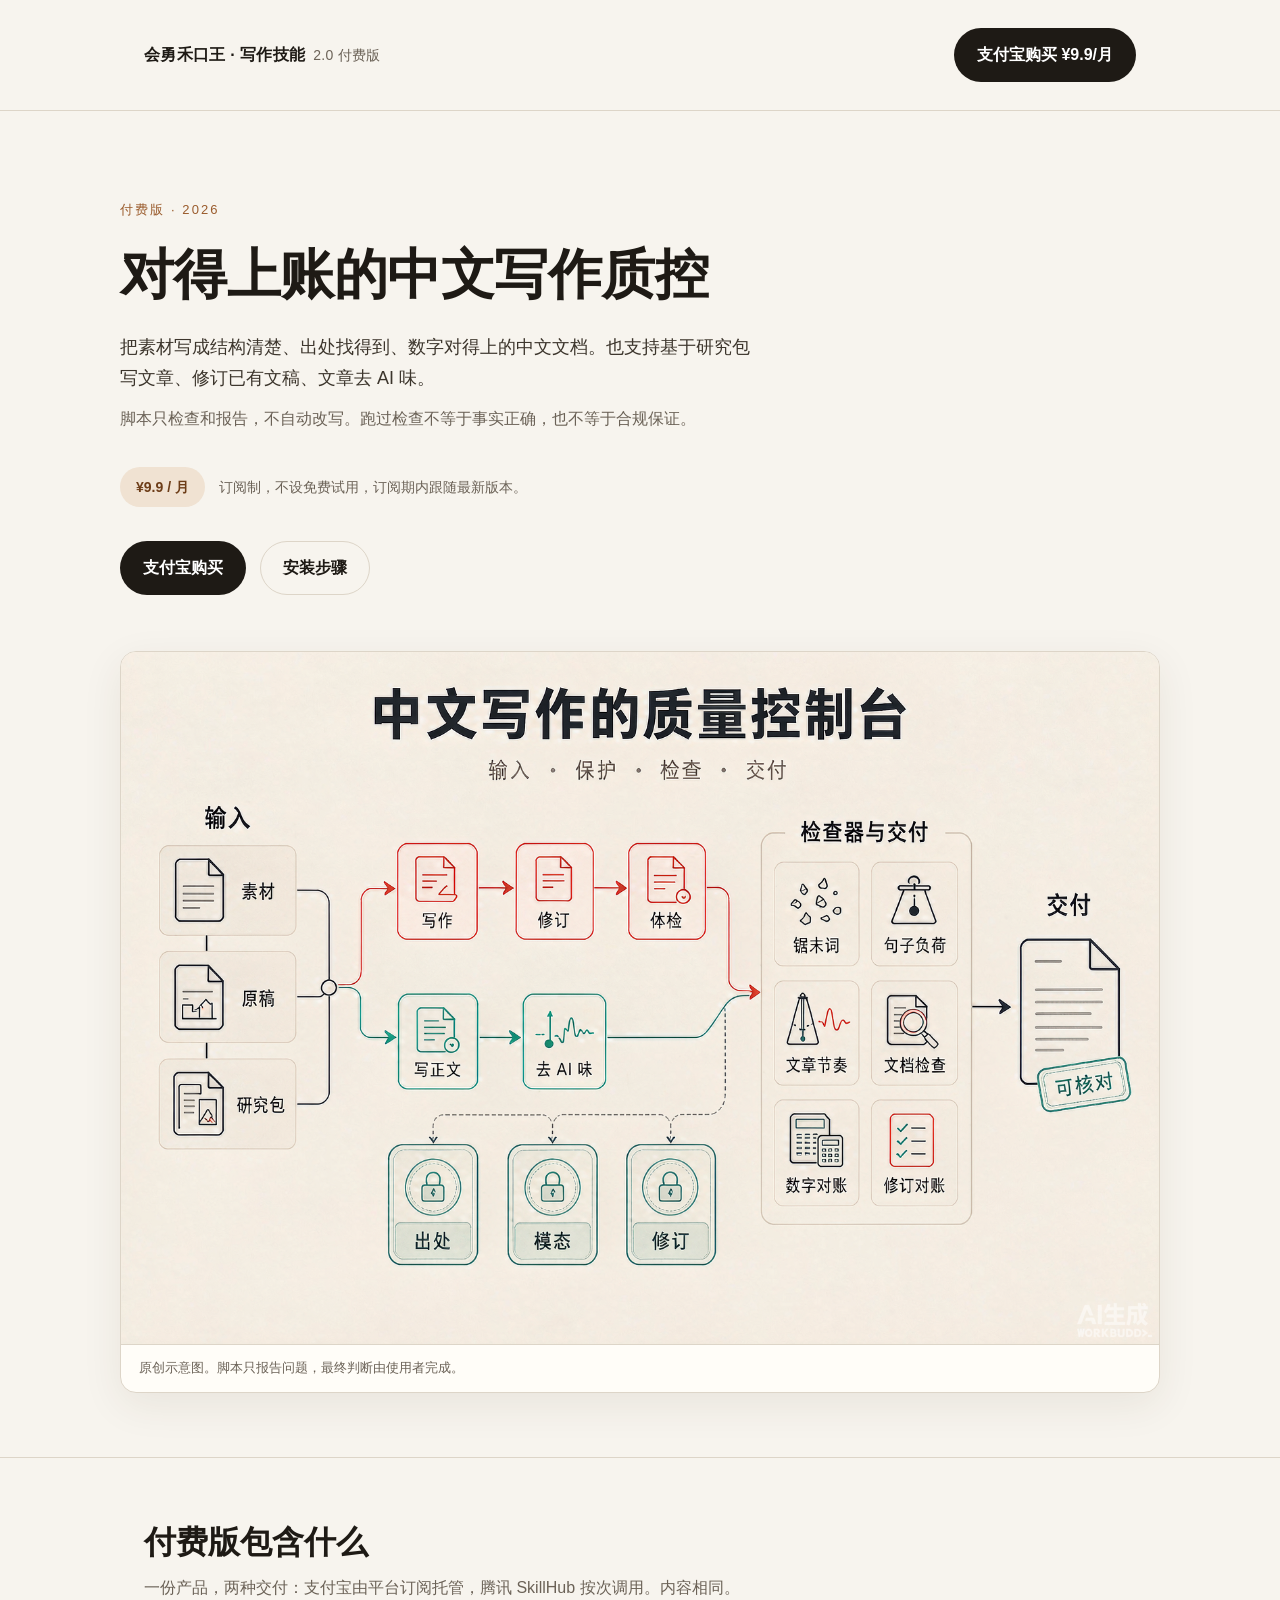
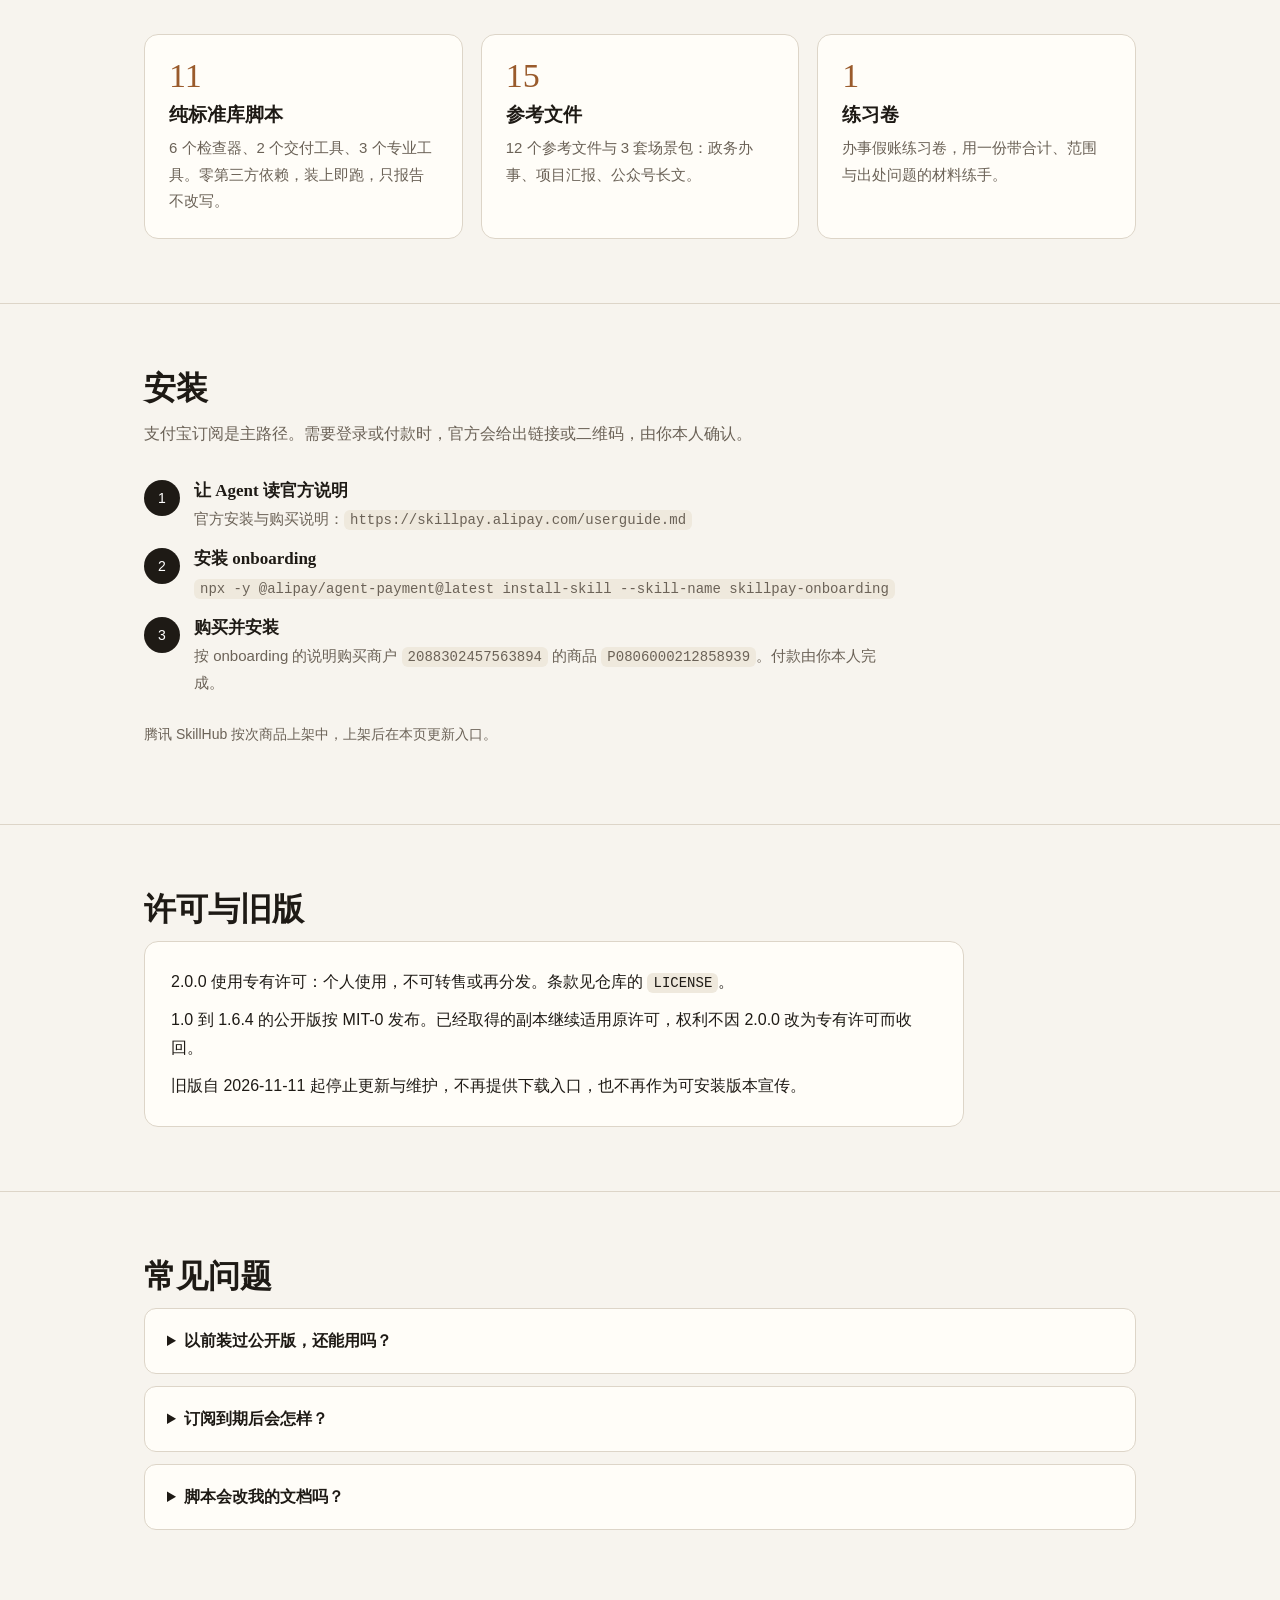
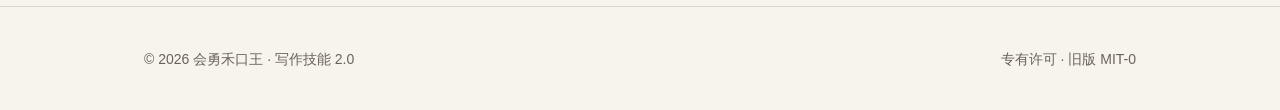
==== docs/index.html @ 7751b391 "feat(2.0.0): 付费版购买页与入口文件" ====
<!doctype html>
<html lang="zh-CN">
<head>
<meta charset="utf-8">
<meta name="viewport" content="width=device-width, initial-scale=1">
<title>会勇禾口王 · 写作技能 2.0（付费版）</title>
<meta name="description" content="对得上账的中文写作质控。11 个纯标准库脚本，6 个检查器、2 个交付工具、3 个专业工具，只报告不改写。支付宝订阅 ¥9.9/月。">
<style>
  :root{
    --paper:#f7f4ee;
    --paper-2:#fffdf8;
    --ink:#1e1a15;
    --muted:#6b6257;
    --line:#ddd5c8;
    --accent:#9a5b2c;
    --accent-soft:#f0e2d2;
    --shadow:0 12px 40px rgba(60,45,30,.08);
  }
  *{box-sizing:border-box}
  html{scroll-behavior:smooth}
  body{
    margin:0;background:var(--paper);color:var(--ink);
    font:16px/1.75 -apple-system,BlinkMacSystemFont,"PingFang SC","Hiragino Sans GB","Microsoft YaHei",sans-serif;
  }
  h1,h2,h3{font-family:"Songti SC","STSong","Noto Serif CJK SC",serif;line-height:1.3;margin:0}
  a{color:var(--accent)}
  .wrap{max-width:1040px;margin:0 auto;padding:0 24px}
  header{padding:28px 0;border-bottom:1px solid var(--line)}
  header .wrap{display:flex;align-items:center;justify-content:space-between;gap:16px}
  .brand{font-weight:600;letter-spacing:.02em}
  .brand span{color:var(--muted);font-weight:400;margin-left:8px;font-size:14px}
  .btn{
    display:inline-block;padding:12px 22px;border-radius:999px;text-decoration:none;
    font-weight:600;border:1px solid transparent;transition:.18s ease;
  }
  .btn-primary{background:var(--ink);color:#fff}
  .btn-primary:hover{background:var(--accent)}
  .btn-ghost{border-color:var(--line);color:var(--ink);background:transparent}
  .btn-ghost:hover{border-color:var(--accent);color:var(--accent)}
  .hero{padding:88px 0 64px}
  .eyebrow{font-size:13px;letter-spacing:.16em;color:var(--accent);text-transform:uppercase;margin:0 0 18px}
  .hero h1{font-size:clamp(34px,5vw,54px);letter-spacing:-.01em}
  .hero .lead{max-width:640px;margin:22px 0 0;font-size:18px;color:#3c352c}
  .hero .sub{max-width:640px;margin:10px 0 0;color:var(--muted)}
  .price-row{display:flex;flex-wrap:wrap;align-items:center;gap:14px;margin:34px 0 0}
  .pill{background:var(--accent-soft);color:#6d3d18;border-radius:999px;padding:8px 16px;font-weight:600;font-size:14px}
  .note{font-size:14px;color:var(--muted)}
  .figure{margin:56px 0 0;border:1px solid var(--line);border-radius:16px;overflow:hidden;background:var(--paper-2);box-shadow:var(--shadow)}
  .figure img{display:block;width:100%;height:auto}
  .figure figcaption{padding:12px 18px;font-size:13px;color:var(--muted);border-top:1px solid var(--line)}
  section{padding:64px 0;border-top:1px solid var(--line)}
  section h2{font-size:clamp(24px,3vw,32px);margin-bottom:10px}
  section .intro{color:var(--muted);max-width:680px;margin:0 0 32px}
  .grid{display:grid;grid-template-columns:repeat(auto-fit,minmax(240px,1fr));gap:18px}
  .card{background:var(--paper-2);border:1px solid var(--line);border-radius:14px;padding:24px}
  .card h3{font-size:19px;margin-bottom:8px}
  .card p{margin:0;color:var(--muted);font-size:15px}
  .card .num{font-family:"Songti SC",serif;font-size:34px;color:var(--accent);line-height:1;margin-bottom:10px}
  .steps{display:grid;gap:16px;max-width:760px}
  .step{display:grid;grid-template-columns:36px 1fr;gap:14px;align-items:start}
  .step .idx{width:36px;height:36px;border-radius:50%;background:var(--ink);color:#fff;display:grid;place-items:center;font-size:14px}
  .step h3{font-size:17px;margin-bottom:4px}
  .step p{margin:0;color:var(--muted);font-size:15px}
  code{background:#efe9dd;border-radius:6px;padding:2px 6px;font-size:14px;word-break:break-all}
  .panel{background:var(--paper-2);border:1px solid var(--line);border-radius:14px;padding:26px;max-width:820px}
  .panel p{margin:0 0 10px}
  .panel p:last-child{margin-bottom:0}
  details{background:var(--paper-2);border:1px solid var(--line);border-radius:12px;padding:18px 22px;margin-bottom:12px}
  details summary{cursor:pointer;font-weight:600}
  details p{margin:12px 0 0;color:var(--muted);font-size:15px}
  footer{padding:40px 0;border-top:1px solid var(--line);color:var(--muted);font-size:14px}
  footer .wrap{display:flex;flex-wrap:wrap;gap:8px;justify-content:space-between}
  @media (max-width:640px){
    .hero{padding:56px 0 40px}
    header .wrap{flex-direction:column;align-items:flex-start}
  }
</style>
</head>
<body>

<header>
  <div class="wrap">
    <div class="brand">会勇禾口王 · 写作技能<span>2.0 付费版</span></div>
    <a class="btn btn-primary" href="https://skillpay.alipay.com/user/product?merchantId=2088302457563894&productId=P0806000212858939">支付宝购买 ¥9.9/月</a>
  </div>
</header>

<main>
  <div class="hero wrap">
    <p class="eyebrow">付费版 · 2026</p>
    <h1>对得上账的中文写作质控</h1>
    <p class="lead">把素材写成结构清楚、出处找得到、数字对得上的中文文档。也支持基于研究包写文章、修订已有文稿、文章去 AI 味。</p>
    <p class="sub">脚本只检查和报告，不自动改写。跑过检查不等于事实正确，也不等于合规保证。</p>
    <div class="price-row">
      <span class="pill">¥9.9 / 月</span>
      <span class="note">订阅制，不设免费试用，订阅期内跟随最新版本。</span>
    </div>
    <div class="price-row">
      <a class="btn btn-primary" href="https://skillpay.alipay.com/user/product?merchantId=2088302457563894&productId=P0806000212858939">支付宝购买</a>
      <a class="btn btn-ghost" href="#install">安装步骤</a>
    </div>
    <figure class="figure">
      <img src="images/writer-skill-overview.png" alt="写作技能工作流总览：素材进入文档或文章模式，经出处、模态和修订规则保护，再由检查器辅助核查并交付可对账文稿">
      <figcaption>原创示意图。脚本只报告问题，最终判断由使用者完成。</figcaption>
    </figure>
  </div>

  <section id="inside">
    <div class="wrap">
      <h2>付费版包含什么</h2>
      <p class="intro">一份产品，两种交付：支付宝由平台订阅托管，腾讯 SkillHub 按次调用。内容相同。</p>
      <div class="grid">
        <div class="card">
          <div class="num">11</div>
          <h3>纯标准库脚本</h3>
          <p>6 个检查器、2 个交付工具、3 个专业工具。零第三方依赖，装上即跑，只报告不改写。</p>
        </div>
        <div class="card">
          <div class="num">15</div>
          <h3>参考文件</h3>
          <p>12 个参考文件与 3 套场景包：政务办事、项目汇报、公众号长文。</p>
        </div>
        <div class="card">
          <div class="num">1</div>
          <h3>练习卷</h3>
          <p>办事假账练习卷，用一份带合计、范围与出处问题的材料练手。</p>
        </div>
      </div>
    </div>
  </section>

  <section id="install">
    <div class="wrap">
      <h2>安装</h2>
      <p class="intro">支付宝订阅是主路径。需要登录或付款时，官方会给出链接或二维码，由你本人确认。</p>
      <div class="steps">
        <div class="step">
          <div class="idx">1</div>
          <div>
            <h3>让 Agent 读官方说明</h3>
            <p>官方安装与购买说明：<code>https://skillpay.alipay.com/userguide.md</code></p>
          </div>
        </div>
        <div class="step">
          <div class="idx">2</div>
          <div>
            <h3>安装 onboarding</h3>
            <p><code>npx -y @alipay/agent-payment@latest install-skill --skill-name skillpay-onboarding</code></p>
          </div>
        </div>
        <div class="step">
          <div class="idx">3</div>
          <div>
            <h3>购买并安装</h3>
            <p>按 onboarding 的说明购买商户 <code>2088302457563894</code> 的商品 <code>P0806000212858939</code>。付款由你本人完成。</p>
          </div>
        </div>
      </div>
      <p class="note" style="margin-top:26px">腾讯 SkillHub 按次商品上架中，上架后在本页更新入口。</p>
    </div>
  </section>

  <section id="license">
    <div class="wrap">
      <h2>许可与旧版</h2>
      <div class="panel">
        <p>2.0.0 使用专有许可：个人使用，不可转售或再分发。条款见仓库的 <code>LICENSE</code>。</p>
        <p>1.0 到 1.6.4 的公开版按 MIT-0 发布。已经取得的副本继续适用原许可，权利不因 2.0.0 改为专有许可而收回。</p>
        <p>旧版自 2026-11-11 起停止更新与维护，不再提供下载入口，也不再作为可安装版本宣传。</p>
      </div>
    </div>
  </section>

  <section id="faq">
    <div class="wrap">
      <h2>常见问题</h2>
      <details>
        <summary>以前装过公开版，还能用吗？</summary>
        <p>能。旧版按 MIT-0 发布，已发出的副本继续适用原许可。旧版不再更新，也不提供下载入口。</p>
      </details>
      <details>
        <summary>订阅到期后会怎样？</summary>
        <p>订阅期内跟随最新版本。到期未续费即停止使用，不自动续费。需要继续使用时重新订阅。</p>
      </details>
      <details>
        <summary>脚本会改我的文档吗？</summary>
        <p>不会。检查器只报告问题，修订模式列出改动、可回退。任何改写都要你明确要求。</p>
      </details>
    </div>
  </section>
</main>

<footer>
  <div class="wrap">
    <span>© 2026 会勇禾口王 · 写作技能 2.0</span>
    <span>专有许可 · 旧版 MIT-0</span>
  </div>
</footer>

</body>
</html>
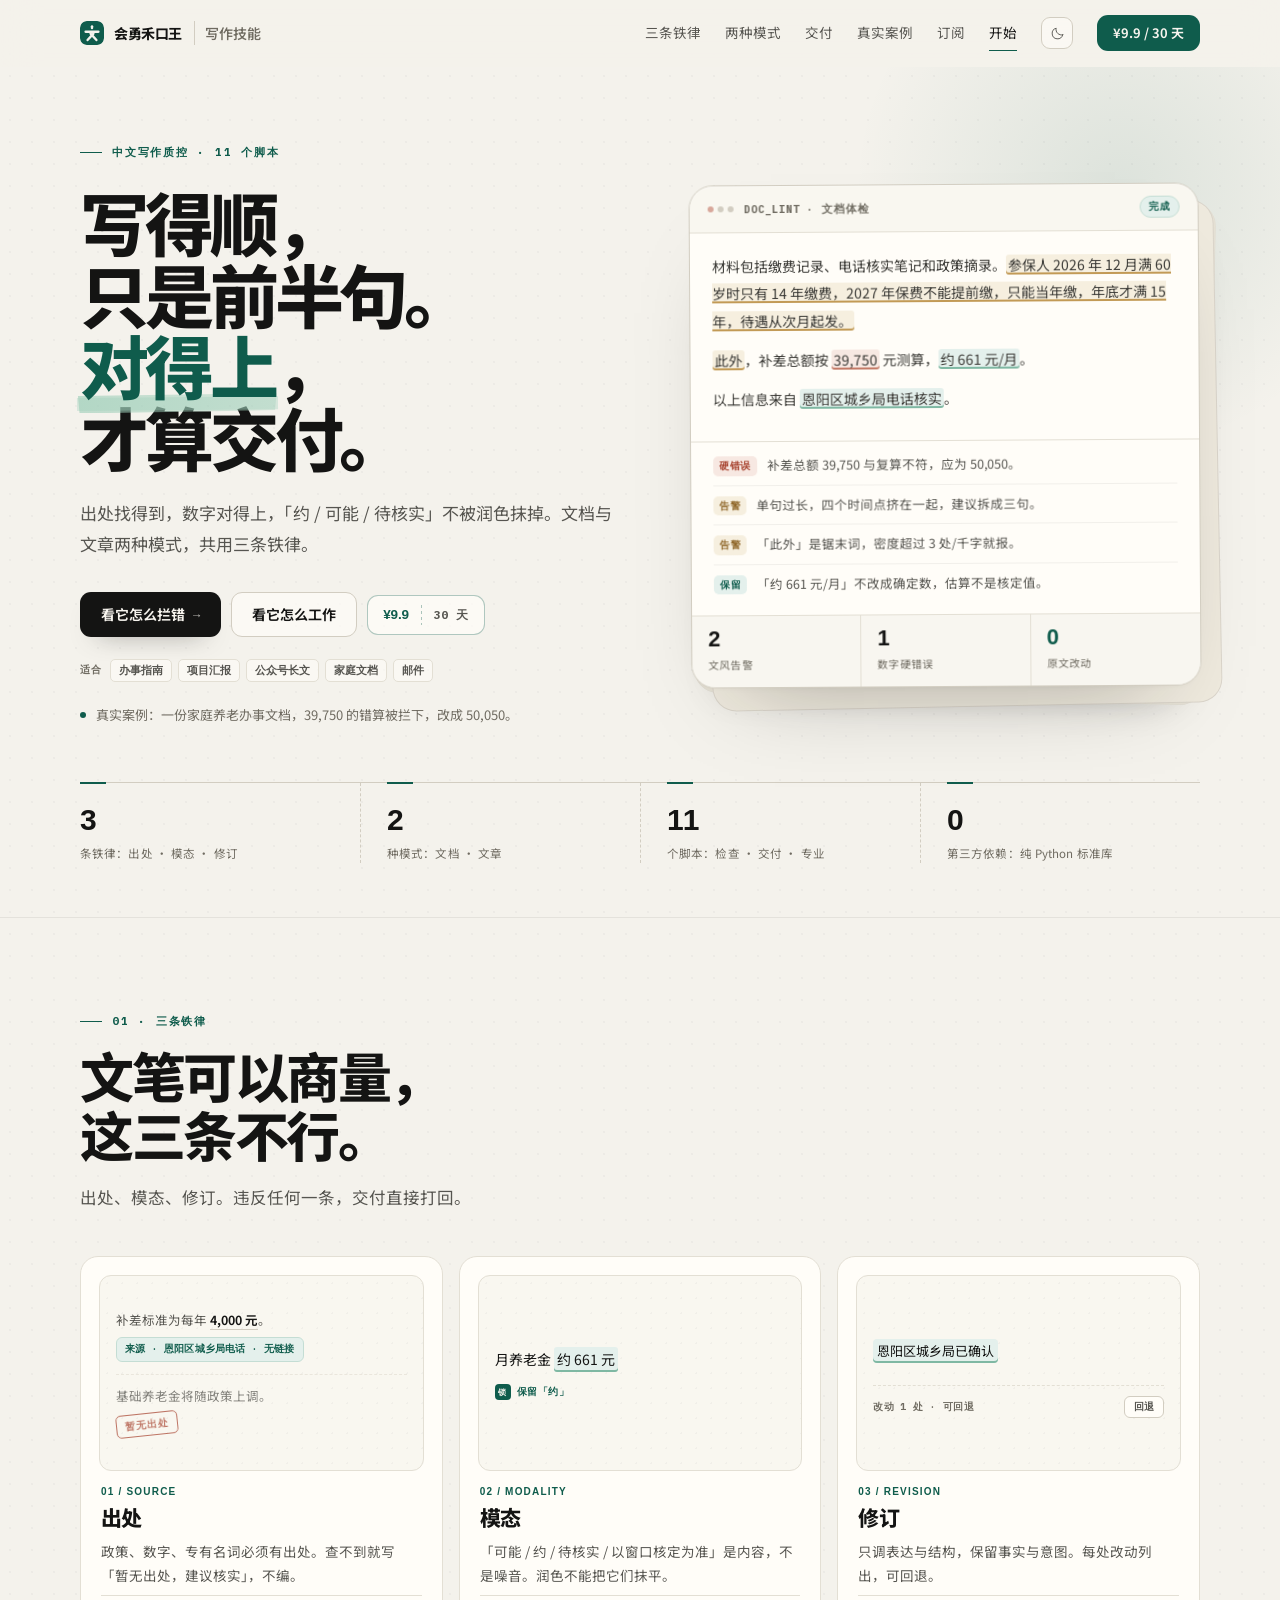
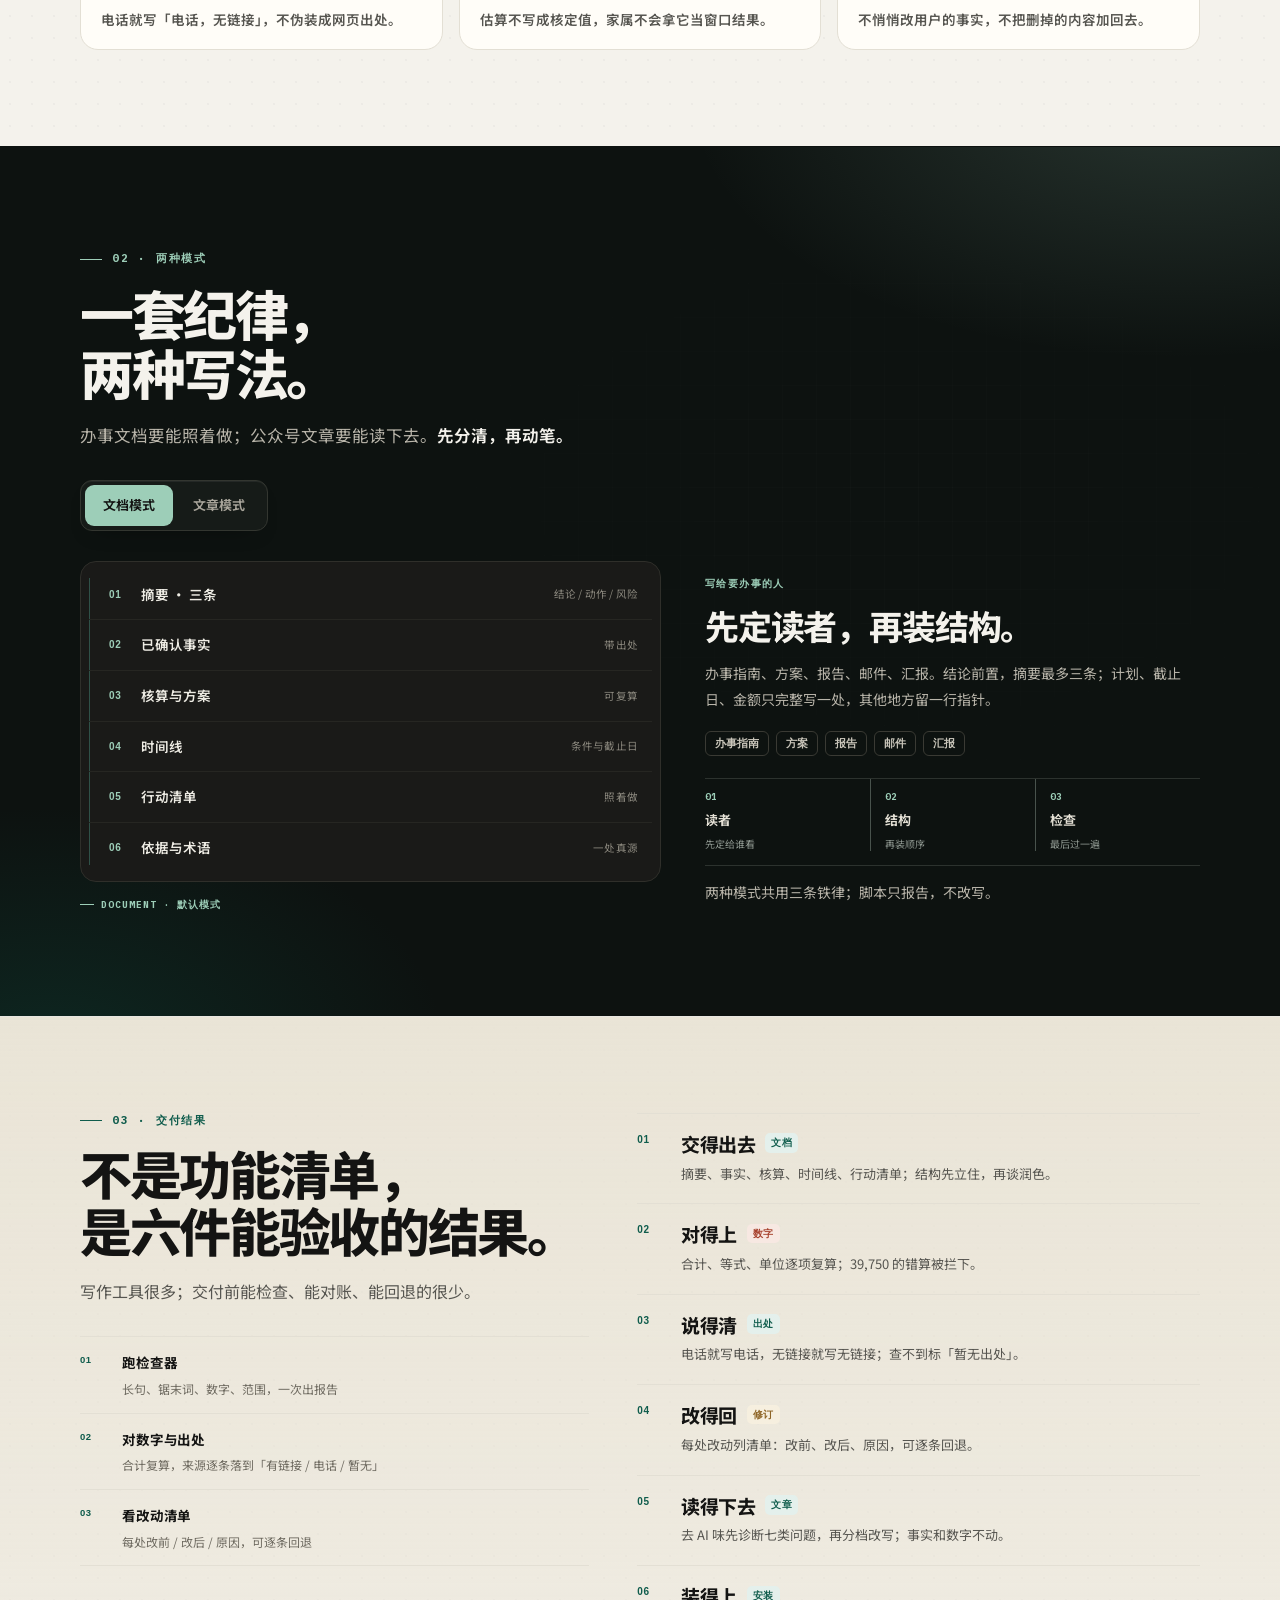
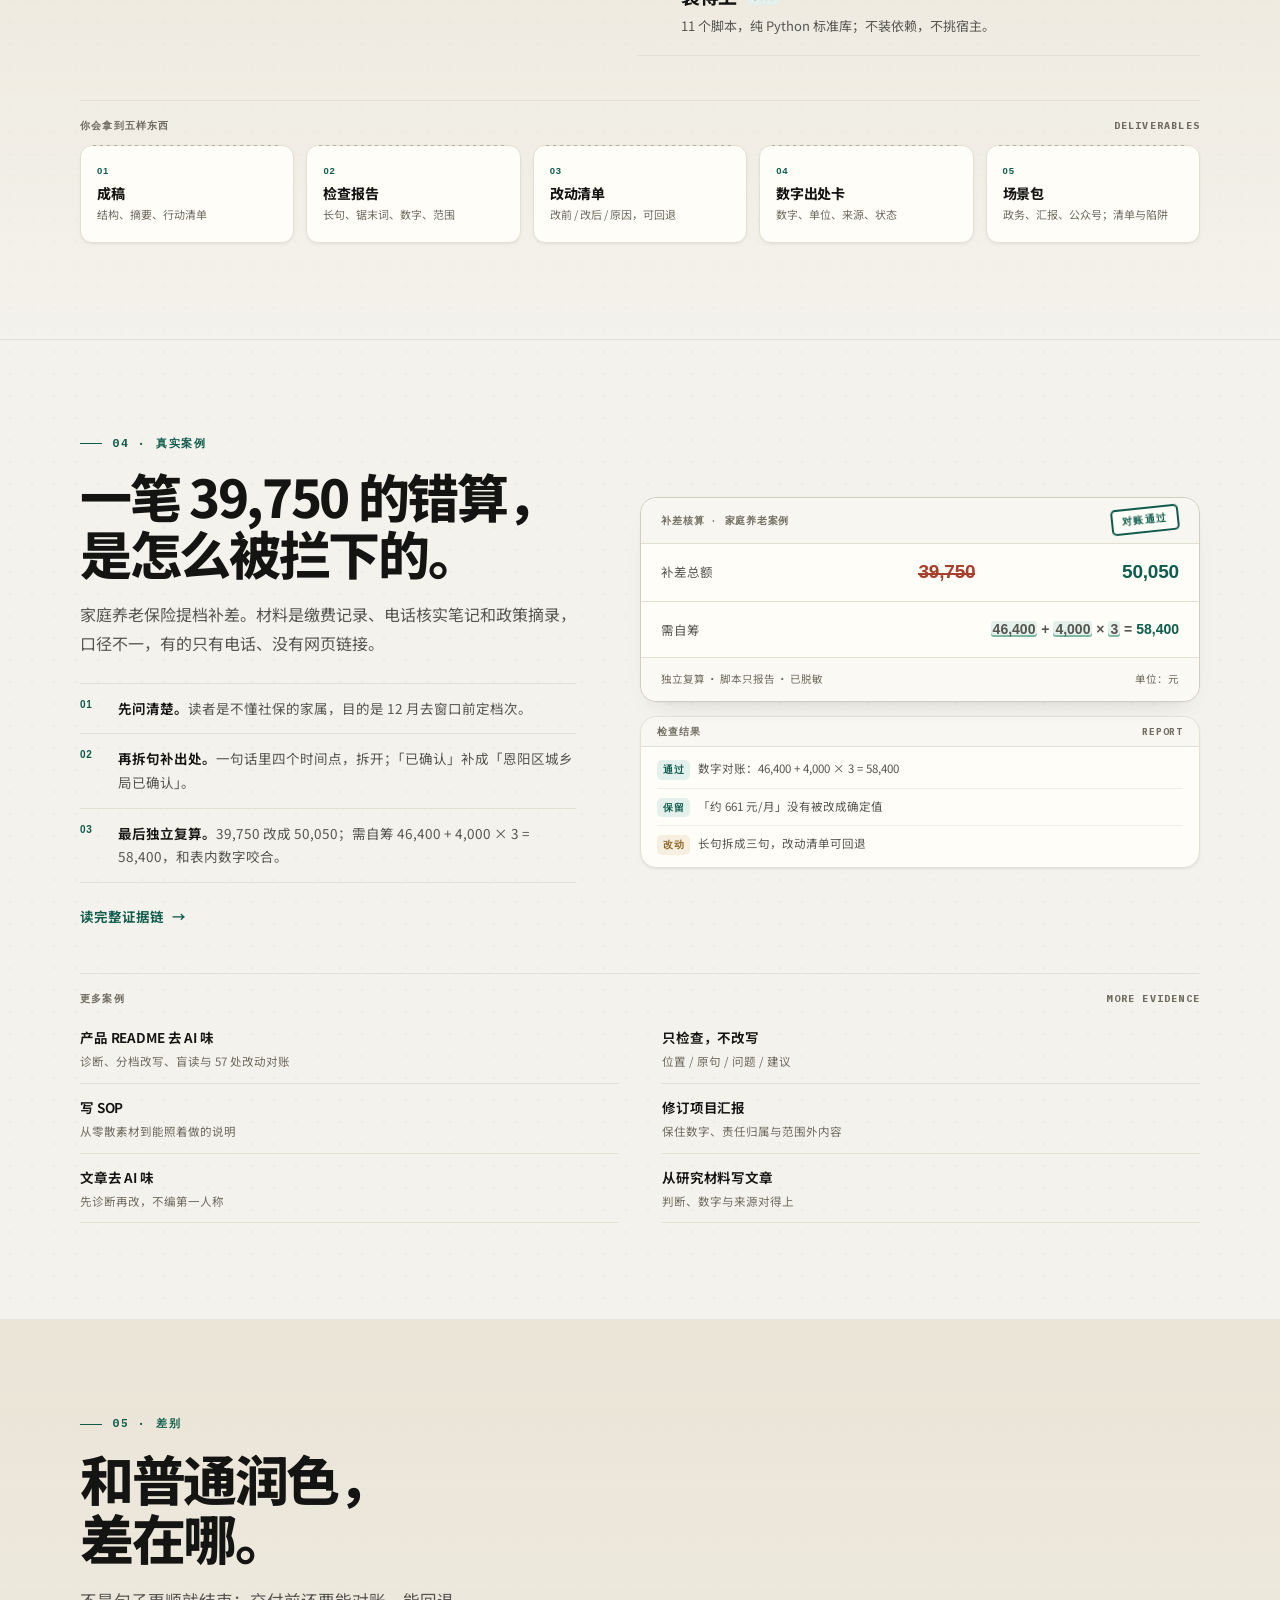
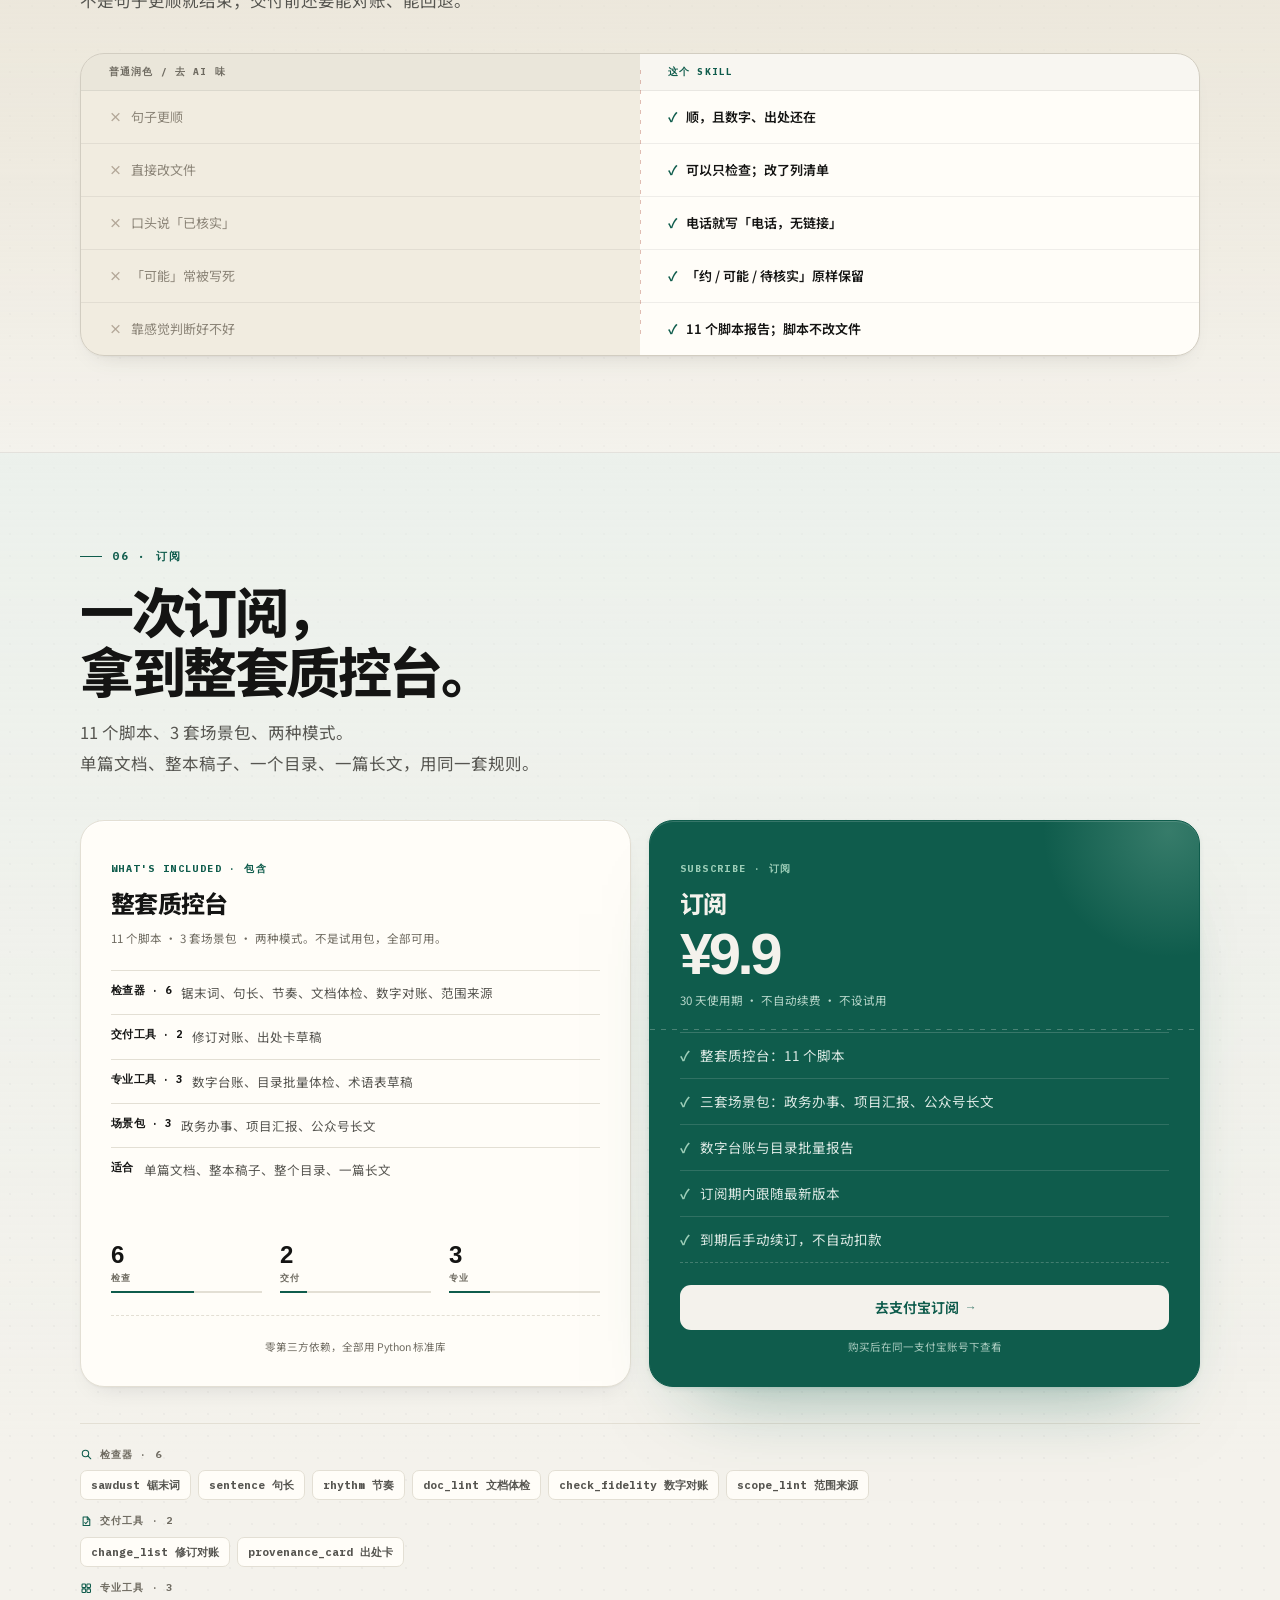
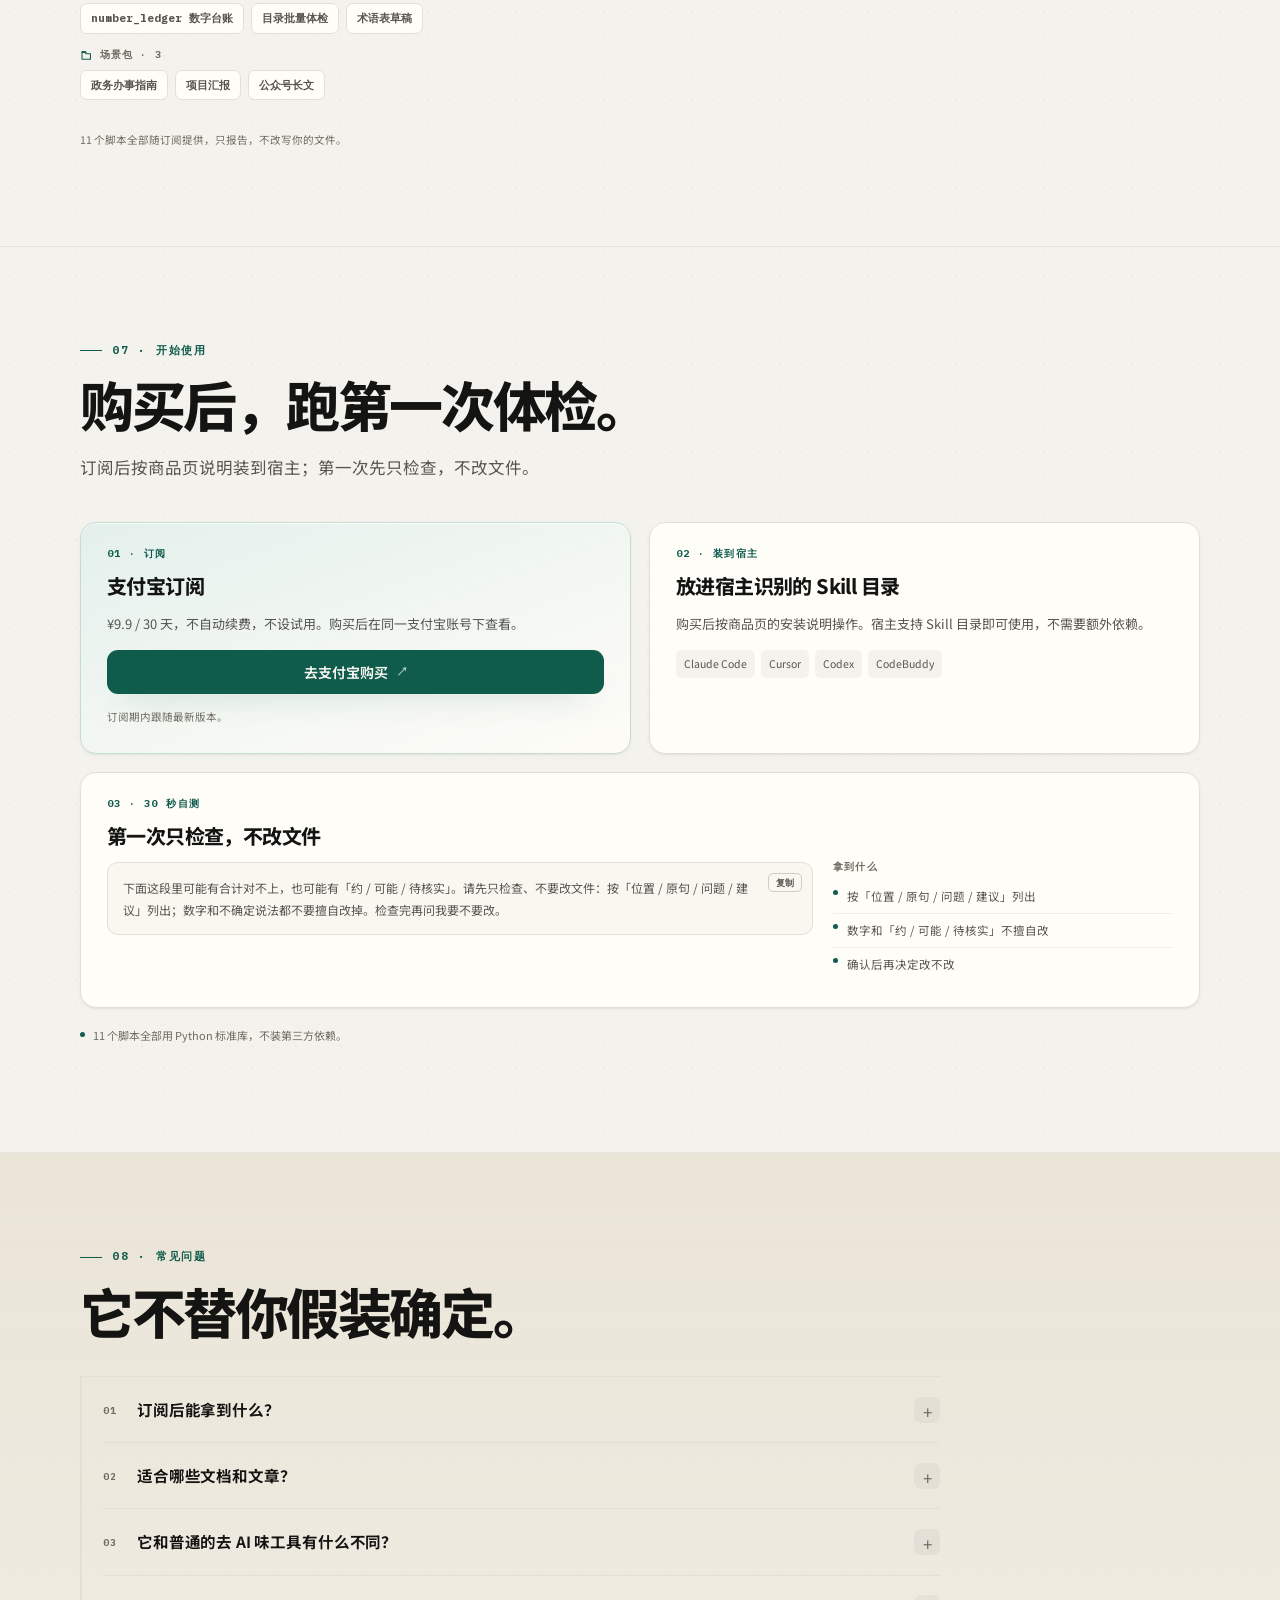
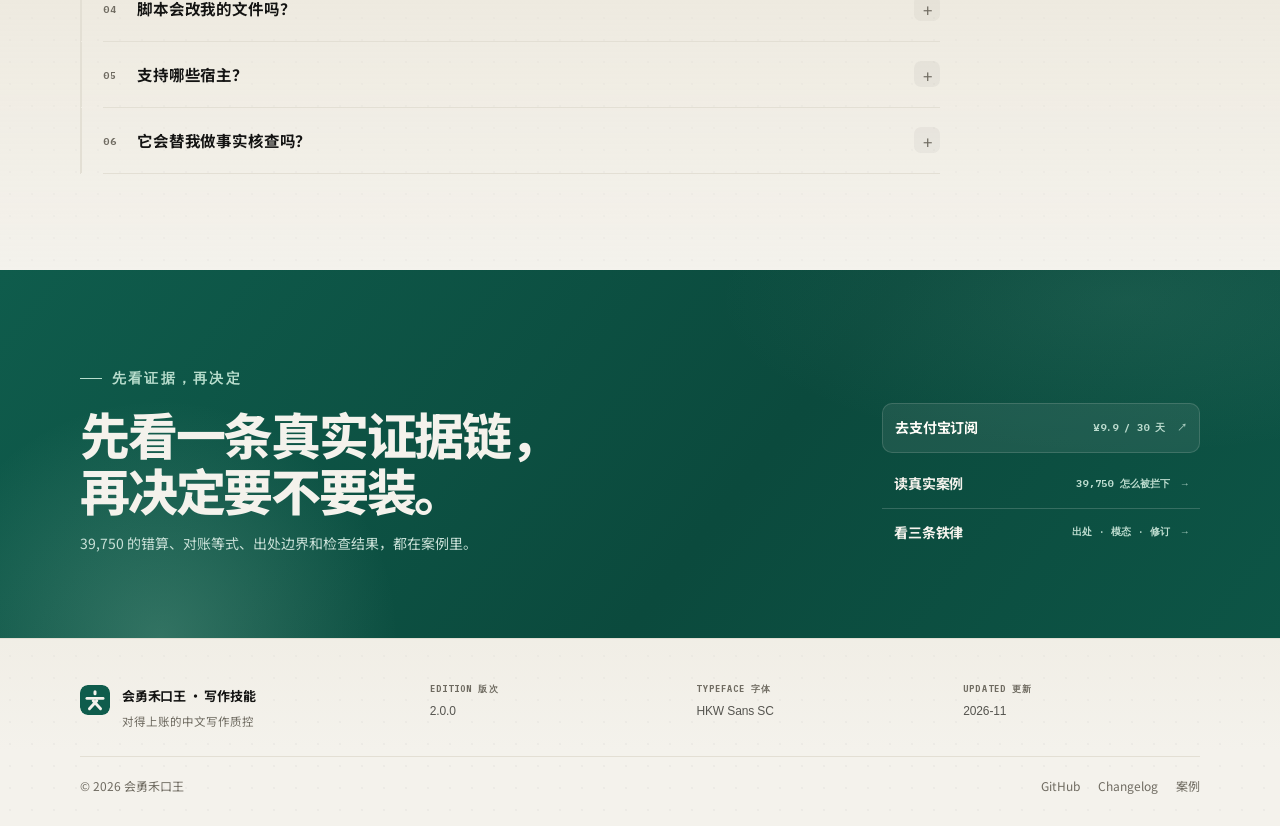
==== commit afac51cc: "feat(docs): 产品页更新为最新版本，含案例页与亮暗主题" ====
--- a/docs/index.html
+++ b/docs/index.html
@@ -3,199 +3,1564 @@
 <head>
 <meta charset="utf-8">
 <meta name="viewport" content="width=device-width, initial-scale=1">
-<title>会勇禾口王 · 写作技能 2.0（付费版）</title>
-<meta name="description" content="对得上账的中文写作质控。11 个纯标准库脚本，6 个检查器、2 个交付工具、3 个专业工具，只报告不改写。支付宝订阅 ¥9.9/月。">
+<script>(function(){try{var s=localStorage.getItem('hkw-theme');var d=s?s==='dark':matchMedia('(prefers-color-scheme: dark)').matches;document.documentElement.dataset.theme=d?'dark':'light';}catch(e){document.documentElement.dataset.theme='light';}})();</script>
+<meta name="description" content="会勇禾口王 · 写作技能：对得上账的中文写作质控。三条铁律、两种模式、11 个只报告不改写的脚本；¥9.9 / 30 天订阅。真实案例：一笔 39,750 的错算被拦下。">
+<link rel="icon" href="icon.svg?v=3" type="image/svg+xml">
+<link rel="apple-touch-icon" href="icon.svg?v=3">
+<link rel="stylesheet" href="tokens.css?v=7">
+<title>会勇禾口王 · 写作技能 — 对得上账的中文写作质控</title>
 <style>
-  :root{
-    --paper:#f7f4ee;
-    --paper-2:#fffdf8;
-    --ink:#1e1a15;
-    --muted:#6b6257;
-    --line:#ddd5c8;
-    --accent:#9a5b2c;
-    --accent-soft:#f0e2d2;
-    --shadow:0 12px 40px rgba(60,45,30,.08);
+/* ============ 基础 ============ */
+:root{
+  --ink:#141413;
+  --muted:#565550;
+  --faint:#6f6b61;
+  --paper:#f4f2ec;
+  --sand:#eae5d8;
+  --surface:#fffdf8;
+  --line:#e3dfd4;
+  --line-2:#d2cdc1;
+  --green:#0f5c4c;
+  --green-2:#0b4a3d;
+  --mint:#9dceb8;
+  --soft:#e4f0ec;
+  --red:#a6402c;
+  --red-soft:#f7e8e2;
+  --amber:#8e6527;
+  --amber-soft:#f6efdf;
+  --mono:'Plex Mono',ui-monospace,SFMono-Regular,Menlo,monospace;
+  --num:-apple-system,BlinkMacSystemFont,'SF Pro Display','Segoe UI','PingFang SC',sans-serif;
+  --max:1180px;
+  --ease:cubic-bezier(.22,1,.36,1);
+  --r-lg:24px;
+  --r-md:16px;
+  --r-sm:9px;
+  --shadow-1:0 1px 2px rgba(20,20,19,.05),0 2px 6px -2px rgba(20,20,19,.05);
+  --shadow-2:0 1px 2px rgba(20,20,19,.04),0 12px 26px -16px rgba(20,20,19,.16);
+  --shadow-3:0 2px 6px -2px rgba(20,20,19,.05),0 44px 88px -52px rgba(20,20,19,.34);
+  --shadow:var(--shadow-3);
+}
+*{box-sizing:border-box}
+html{scroll-behavior:smooth;scroll-padding-top:82px}
+body{
+  margin:0;
+  background-color:var(--paper);
+  background-image:radial-gradient(rgba(20,20,19,.030) 1px,transparent 1px);
+  background-size:22px 22px;
+  background-position:-1px -1px;
+  color:var(--ink);
+  font-family:var(--font);
+  line-height:1.75;
+  overflow-x:hidden;
+  -webkit-font-smoothing:antialiased;
+}
+a{color:inherit;text-decoration:none}
+button{font:inherit;color:inherit}
+img,svg{display:block}
+::selection{background:var(--mint);color:var(--ink)}
+:focus-visible{outline:2px solid var(--green);outline-offset:3px;border-radius:6px}
+.shell{max-width:var(--max);margin:0 auto;padding:0 30px}
+.sr-only{position:absolute;width:1px;height:1px;padding:0;margin:-1px;overflow:hidden;clip:rect(0 0 0 0);white-space:nowrap;border:0}
+.skip{position:fixed;left:16px;top:-60px;z-index:120;background:var(--ink);color:var(--paper);padding:10px 16px;border-radius:10px;transition:top .2s}
+.skip:focus{top:12px}
+
+/* ============ 滚动进度 ============ */
+.progress{position:fixed;left:0;right:0;top:0;height:2px;z-index:100;pointer-events:none}
+.progress i{display:block;height:100%;width:100%;background:var(--green);transform:scaleX(0);transform-origin:left;transition:transform .08s linear}
+
+/* ============ 导航 ============ */
+.nav{
+  position:sticky;top:0;z-index:90;
+  background:rgba(244,242,236,.8);
+  border-bottom:1px solid transparent;
+  backdrop-filter:blur(18px) saturate(1.25);
+  transition:border-color .25s,background .25s;
+}
+.nav.is-stuck{border-bottom-color:var(--line);background:rgba(250,248,243,.92)}
+.nav-inner{height:66px;display:flex;align-items:center;justify-content:space-between;gap:24px}
+.brand{display:flex;align-items:center;gap:10px;font-weight:750;letter-spacing:-.03em;font-size:14px;min-width:0}
+.brand img{width:24px;height:24px;border-radius:7px;flex:none}
+.brand .brand-sub{color:var(--faint);font-weight:550;letter-spacing:0;padding-left:10px;margin-left:2px;border-left:1px solid var(--line-2);white-space:nowrap}
+.nav-links{display:flex;align-items:center;gap:24px;font-size:13.5px;color:var(--muted)}
+.nav-links a:not(.btn){position:relative;white-space:nowrap}
+.nav-links a:not(.btn)::after{content:"";position:absolute;left:0;right:0;bottom:-6px;height:1px;background:var(--green);transform:scaleX(0);transform-origin:left;transition:transform .25s var(--ease)}
+.nav-links a:not(.btn):hover{color:var(--ink)}
+.nav-links a:not(.btn):hover::after,.nav-links a:not(.btn).is-current::after{transform:scaleX(1)}
+.nav-links a:not(.btn).is-current{color:var(--ink)}
+
+.theme-toggle{display:inline-flex;align-items:center;justify-content:center;width:32px;height:32px;flex:none;padding:0;border:1px solid var(--line-2);border-radius:9px;background:rgba(255,253,248,.55);color:var(--muted);cursor:pointer;transition:border-color .2s,color .2s,background .2s,transform .2s var(--ease)}
+.theme-toggle:hover{border-color:var(--ink);color:var(--ink);transform:translateY(-1px)}
+.theme-toggle svg{width:15px;height:15px;fill:none;stroke:currentColor;stroke-width:1.5;stroke-linecap:round;stroke-linejoin:round}
+.theme-toggle .i-sun{display:none}
+.theme-toggle .i-moon{display:block}
+.theme-toggle--mobile{display:none}
+:root[data-theme="dark"] .theme-toggle{background:rgba(255,253,248,.04)}
+:root[data-theme="dark"] .theme-toggle .i-sun{display:block}
+:root[data-theme="dark"] .theme-toggle .i-moon{display:none}
+@media(max-width:960px){.theme-toggle--mobile{display:inline-flex}}
+.nav-toggle{display:none;border:1px solid var(--line-2);background:rgba(255,253,248,.7);border-radius:10px;padding:8px 13px;font-size:13px;font-weight:600}
+.mobile{display:none;border-top:1px solid var(--line);padding:14px 0 18px}
+.mobile a{display:block;padding:9px 0;font-size:14px;color:var(--muted)}
+.mobile a:last-child{color:var(--green);font-weight:650}
+.nav.is-open .mobile{display:block}
+
+/* ============ 按钮 ============ */
+.btn{display:inline-flex;align-items:center;justify-content:center;gap:8px;padding:13px 20px;border-radius:11px;font-size:14px;font-weight:650;border:1px solid transparent;line-height:1.2;transition:transform .2s var(--ease),background .2s,border-color .2s,box-shadow .2s;white-space:nowrap}
+.btn:hover{transform:translateY(-1px)}
+.btn-primary{background:var(--ink);color:#f7f4ee;box-shadow:0 12px 26px -18px rgba(20,20,19,.7)}
+.btn-primary:hover{background:#26251f}
+.btn-ghost{background:rgba(255,253,248,.7);border-color:var(--line-2);color:var(--ink)}
+.btn-ghost:hover{background:var(--surface);border-color:var(--ink)}
+.btn-accent{background:var(--green);color:#f7f4ee;box-shadow:0 14px 30px -20px rgba(15,92,76,.8)}
+.btn-accent:hover{background:var(--green-2)}
+.btn-price{display:inline-flex;align-items:stretch;gap:0;padding:0;border:1px solid rgba(15,92,76,.32);background:rgba(255,253,248,.72);color:var(--green);border-radius:11px;overflow:hidden;transition:border-color .2s,background .2s,transform .2s var(--ease)}
+.btn-price:hover{background:#fffdf8;border-color:var(--green);transform:translateY(-1px)}
+.btn-price .p-num{display:flex;align-items:center;padding:12px 12px 12px 15px;font:750 13.5px/1 var(--num);letter-spacing:-.01em;font-variant-numeric:tabular-nums}
+.btn-price .p-sep{width:1px;margin:9px 0;background:repeating-linear-gradient(180deg,rgba(15,92,76,.34) 0 3px,transparent 3px 6px)}
+.btn-price .p-days{display:flex;align-items:center;padding:12px 15px 12px 12px;font:700 11.5px/1 var(--mono);letter-spacing:.04em;color:var(--muted)}
+.btn-cream{background:var(--paper);color:var(--green)}
+.btn-cream:hover{background:#fffdf8}
+.btn-sm{padding:9px 15px;font-size:13px}
+.btn .arrow{font-family:var(--mono);font-size:12px;opacity:.75}
+
+/* ============ 首屏 ============ */
+.hero{position:relative;padding:78px 0 54px;overflow:hidden}
+.hero::before{content:"";position:absolute;width:760px;height:760px;right:-220px;top:-260px;border-radius:50%;background:radial-gradient(closest-side,rgba(15,92,76,.10),transparent 70%);pointer-events:none}
+.hero-grid{display:grid;grid-template-columns:1.04fr .96fr;gap:58px;align-items:center}
+.hero-copy{max-width:620px}
+.eyebrow{display:flex;align-items:center;gap:10px;margin:0;font:700 11px/1.4 var(--mono);letter-spacing:.16em;text-transform:uppercase;color:var(--green)}
+.eyebrow::before{content:"";width:22px;height:1px;background:currentColor;flex:none}
+.hero h1{margin:26px 0 0;font-size:clamp(42px,5.4vw,70px);line-height:1.035;letter-spacing:-.06em;font-weight:820;text-wrap:balance}
+.hero h1 span{display:block}
+.hero h1 em{font-style:normal;color:var(--green);position:relative;z-index:0;white-space:nowrap}
+.hero h1 em::before,.hero h1 em::after{content:"";position:absolute;z-index:-1;transform:scaleX(0);transform-origin:left;transition:transform .85s var(--ease) .5s}
+.hero h1 em::before{left:-.04em;right:-.06em;bottom:.055em;height:.19em;background:rgba(157,206,184,.34);transform:rotate(-.5deg) scaleX(0);transition-delay:.44s}
+.hero h1 em::after{left:-.03em;right:-.03em;bottom:.015em;height:.30em;background:linear-gradient(100deg,rgba(157,206,184,.62),rgba(157,206,184,.46) 62%,rgba(157,206,184,.34));clip-path:polygon(0 16%,100% 3%,99.2% 84%,.8% 100%)}
+.is-ready .hero h1 em::before{transform:rotate(-.5deg) scaleX(1)}
+.is-ready .hero h1 em::after{transform:scaleX(1)}
+.hero-lede{margin:24px 0 0;max-width:32em;font-size:17px;line-height:1.88;color:var(--muted)}
+.hero-actions{display:flex;flex-wrap:wrap;align-items:center;gap:10px;margin-top:32px}
+.hero-foot{display:flex;gap:10px;align-items:flex-start;margin:22px 0 0;font-size:13px;line-height:1.7;color:var(--faint);max-width:36em}
+.hero-foot::before{content:"";width:6px;height:6px;border-radius:50%;background:var(--green);flex:none;margin-top:.62em}
+.hero-metrics{display:grid;grid-template-columns:repeat(4,1fr);gap:0;margin-top:56px;border-top:1px solid var(--line-2)}
+.hero-metrics div{position:relative;padding:22px 24px 0 0}
+.hero-metrics div+div{padding-left:26px;border-left:1px dashed var(--line-2)}
+.hero-metrics div::before{content:"";position:absolute;left:0;top:-1px;width:26px;height:2px;background:var(--green)}
+.hero-metrics div+div::before{left:26px}
+.hero-metrics b{display:block;font:750 30px/1 var(--num);letter-spacing:-.03em;font-variant-numeric:tabular-nums}
+.hero-metrics span{display:block;margin-top:10px;font-size:11.5px;color:var(--faint);line-height:1.55;letter-spacing:.01em}
+.hero-scope{display:flex;flex-wrap:wrap;align-items:center;gap:6px;margin-top:22px}
+.hero-scope b{font:700 10px/1 var(--mono);letter-spacing:.12em;color:var(--faint);margin-right:2px}
+.hero-scope span{padding:5px 8px;border:1px solid var(--line);border-radius:5px;background:rgba(255,253,248,.6);font:700 10.5px/1 var(--mono);color:var(--muted)}
+
+/* ============ 首屏体检卡 ============ */
+.audit-wrap{position:relative;min-width:0}
+.audit-wrap::before{content:"";position:absolute;inset:12px -10px -12px 10px;background:#e7e2d5;border:1px solid var(--line);border-radius:var(--r-lg);transform:rotate(1.5deg);box-shadow:0 22px 40px -34px rgba(20,20,19,.35)}
+.audit-wrap::after{content:"";position:absolute;inset:20px -18px -20px 18px;background:#efeade;border:1px solid rgba(211,206,195,.7);border-radius:var(--r-lg);transform:rotate(-1.1deg)}
+.audit{
+  position:relative;z-index:1;background:var(--surface);border:1px solid var(--line-2);
+  border-radius:var(--r-lg);box-shadow:var(--shadow-3),inset 0 1px 0 rgba(255,255,255,.9);overflow:hidden;
+  transform:rotate(-.35deg);
+}
+.audit-bar{display:flex;align-items:center;gap:10px;padding:12px 18px;border-bottom:1px solid var(--line);background:rgba(244,242,236,.55)}
+.dots{display:flex;gap:4px}
+.dots i{width:6px;height:6px;border-radius:50%;background:var(--line-2)}
+.dots i:first-child{background:#d8a79a}
+.audit-title{font:700 10.5px/1 var(--mono);letter-spacing:.1em;text-transform:uppercase;color:var(--faint)}
+.audit-state{margin-left:auto;font:700 10px/1 var(--mono);letter-spacing:.08em;color:var(--faint);padding:5px 8px;border:1px solid var(--line);border-radius:999px;transition:color .3s,border-color .3s,background .3s}
+.audit.play .audit-state{color:var(--green);border-color:#c4ddd4;background:var(--soft)}
+.audit-doc{position:relative;padding:20px 22px 16px;font-size:14px;line-height:1.95;color:#3d3c38;overflow:hidden}
+.audit-doc p{margin:0 0 12px}
+.audit-doc p:last-child{margin-bottom:0}
+.audit-doc mark{background:transparent;color:inherit;padding:0 2px;border-radius:3px}
+.audit.play .m-long{animation:markAmber .45s var(--ease) .85s both}
+.audit.play .m-sawdust{animation:markAmber .35s var(--ease) 1.12s both}
+.audit.play .m-num{animation:markRed .4s var(--ease) 1.35s both}
+.audit.play .m-modal{animation:markGreen .4s var(--ease) 1.58s both}
+.audit.play .m-source{animation:markGreen .4s var(--ease) 1.8s both}
+@keyframes markAmber{from{background:transparent;box-shadow:inset 0 0 0 rgba(142,101,39,0)}to{background:var(--amber-soft);box-shadow:inset 0 -2px 0 #c29a56}}
+@keyframes markRed{from{background:transparent;box-shadow:inset 0 0 0 rgba(166,64,44,0)}to{background:var(--red-soft);box-shadow:inset 0 -2px 0 #c47a67}}
+@keyframes markGreen{from{background:transparent;box-shadow:inset 0 0 0 rgba(15,92,76,0)}to{background:var(--soft);box-shadow:inset 0 -2px 0 #7fb8a3}}
+.audit-scan{position:absolute;left:0;right:0;top:0;height:100%;pointer-events:none;transform:translateY(-100%);background:linear-gradient(180deg,rgba(157,206,184,0) 0%,rgba(157,206,184,.10) 46%,rgba(157,206,184,.55) 49.4%,#0f5c4c 50%,rgba(157,206,184,.55) 50.6%,rgba(157,206,184,0) 54%,rgba(157,206,184,0) 100%);opacity:0}
+.audit.play .audit-scan{animation:scan 2.1s cubic-bezier(.45,0,.25,1) .15s both}
+@keyframes scan{0%{transform:translateY(-100%);opacity:0}8%{opacity:1}90%{opacity:1}100%{transform:translateY(100%);opacity:0}}
+.audit-findings{list-style:none;margin:0;padding:4px 22px 12px;border-top:1px solid var(--line)}
+.audit-findings li{display:flex;gap:10px;align-items:flex-start;padding:9px 0;border-bottom:1px solid rgba(20,20,19,.06);font-size:12.5px;line-height:1.6;color:var(--muted);opacity:0;transform:translateY(6px)}
+.audit-findings li:last-child{border-bottom:0}
+.audit.play .audit-findings li{animation:riseIn .45s var(--ease) both}
+.audit.play .audit-findings li:nth-child(1){animation-delay:1.15s}
+.audit.play .audit-findings li:nth-child(2){animation-delay:1.35s}
+.audit.play .audit-findings li:nth-child(3){animation-delay:1.55s}
+.audit.play .audit-findings li:nth-child(4){animation-delay:1.75s}
+@keyframes riseIn{from{opacity:0;transform:translateY(6px)}to{opacity:1;transform:none}}
+.tag{flex:none;font:700 9.5px/1 var(--mono);letter-spacing:.06em;padding:5px 6px;border-radius:5px;margin-top:1px}
+.tag.red{color:var(--red);background:var(--red-soft)}
+.tag.amber{color:var(--amber);background:var(--amber-soft)}
+.tag.green{color:var(--green);background:var(--soft)}
+.audit-report{display:grid;grid-template-columns:repeat(3,1fr);border-top:1px solid var(--line);background:rgba(244,242,236,.62)}
+.audit-report div{padding:12px 16px;border-right:1px solid var(--line)}
+.audit-report div:last-child{border-right:0}
+.audit-report b{display:block;font:750 22px/1 var(--num);letter-spacing:-.02em;font-variant-numeric:tabular-nums}
+.audit-report span{display:block;margin-top:6px;font-size:10.5px;color:var(--faint);letter-spacing:.02em}
+.audit-report .ok{color:var(--green)}
+
+/* ============ 通用 section ============ */
+.section{padding:96px 0;border-top:1px solid rgba(20,20,19,.07);position:relative}
+.section--soft{background:linear-gradient(180deg,rgba(228,240,236,.5),rgba(244,242,236,0) 72%)}
+.section--sand{background:linear-gradient(180deg,rgba(232,226,211,.86),rgba(232,226,211,.52) 58%,rgba(244,242,236,.30))}
+.section--sand.section{border-top-color:rgba(20,20,19,.055)}
+.section-head{max-width:760px}
+.section-head h2{margin:16px 0 0;font-size:clamp(32px,4.6vw,54px);line-height:1.1;letter-spacing:-.045em;font-weight:800;text-wrap:balance}
+.section-head .sub{margin:18px 0 0;font-size:16.5px;line-height:1.85;color:var(--muted);max-width:42em}
+.section-head .sub b{color:var(--ink);font-weight:650}
+.section-head--wide{max-width:none}
+
+/* 入场 */
+.reveal{opacity:0;transform:translateY(18px);transition:opacity .7s var(--ease),transform .7s var(--ease);transition-delay:var(--d,0s)}
+.reveal.on{opacity:1;transform:none}
+
+/* ============ 三条铁律 ============ */
+.laws{display:grid;grid-template-columns:repeat(3,1fr);gap:16px;margin-top:44px}
+.law{background:var(--surface);border:1px solid var(--line);border-radius:18px;padding:18px;display:flex;flex-direction:column;gap:16px;transition:border-color .25s,box-shadow .25s,transform .25s}
+.law:hover{border-color:var(--line-2);box-shadow:0 24px 50px -44px rgba(20,20,19,.5);transform:translateY(-2px)}
+.law-stage{position:relative;height:196px;border-radius:12px;border:1px solid var(--line);background-color:rgba(244,242,236,.55);background-image:radial-gradient(rgba(20,20,19,.035) 1px,transparent 1px);background-size:15px 15px;padding:16px;overflow:hidden;display:flex;flex-direction:column;justify-content:center;gap:12px}
+.stage-row{display:flex;flex-direction:column;gap:7px;min-width:0}
+.stage-row p{margin:0;font-size:12.5px;line-height:1.65;color:var(--muted)}
+.stage-row p b{color:var(--ink);font-weight:650;border-bottom:1px solid var(--line-2)}
+.stage-row.is-dim{opacity:.72;border-top:1px dashed var(--line);padding-top:11px}
+.source-chip{display:inline-flex;align-self:flex-start;gap:6px;align-items:center;padding:5px 8px;border:1px solid #c4ddd4;border-radius:6px;background:var(--soft);font:700 9.5px/1.3 var(--mono);letter-spacing:.02em;color:var(--green);opacity:0;transform:translateY(5px)}
+.law.play .source-chip{animation:riseIn .5s var(--ease) .3s both}
+.stamp{display:inline-flex;align-self:flex-start;padding:5px 8px;border:1.5px solid var(--red);border-radius:5px;color:var(--red);font:750 9.5px/1.2 var(--mono);letter-spacing:.1em;transform:rotate(-6deg);opacity:0}
+.law.play .stamp{animation:stampIn .45s var(--ease) .95s both}
+@keyframes stampIn{0%{opacity:0;transform:rotate(-6deg) scale(1.35)}70%{opacity:1;transform:rotate(-6deg) scale(.96)}100%{opacity:1;transform:rotate(-6deg) scale(1)}}
+.modal-line{margin:0;font-size:14px;line-height:1.6;color:var(--ink)}
+.token-wrap{position:relative;display:inline-block;padding:1px 3px;border-radius:3px}
+.law.play .token-wrap{animation:tokenHold .5s var(--ease) 1.15s both}
+@keyframes tokenHold{0%,100%{background:var(--soft);box-shadow:inset 0 -2px 0 #7fb8a3}35%,55%{background:#f3dfd8;box-shadow:inset 0 -2px 0 var(--red);transform:translateX(-2px)}45%{transform:translateX(2px)}}
+.strike{position:absolute;left:0;right:0;top:52%;height:2px;background:var(--red);transform:scaleX(0);transform-origin:left;opacity:0}
+.law.play .strike{animation:strikeTry 1s var(--ease) .7s both}
+@keyframes strikeTry{0%{transform:scaleX(0);opacity:0}30%{transform:scaleX(1);opacity:1}55%{transform:scaleX(1);opacity:1}100%{transform:scaleX(0);opacity:0}}
+.lock-badge{display:inline-flex;align-self:flex-start;gap:6px;align-items:center;font:700 9.5px/1 var(--mono);letter-spacing:.05em;color:var(--green);opacity:0}
+.lock-badge::before{content:"锁";display:grid;place-items:center;width:16px;height:16px;border-radius:4px;background:var(--green);color:var(--paper);font:700 8px/1 var(--mono)}
+.law.play .lock-badge{animation:riseIn .4s var(--ease) 1.35s both}
+.diff-line{position:relative;display:flex;flex-wrap:wrap;gap:6px;align-items:center;font-size:13px;line-height:1.7;min-height:44px}
+.diff-del,.diff-add{display:inline-block;padding:1px 4px;border-radius:4px;transition:opacity .25s,background .25s}
+.diff-del{display:none;color:var(--muted);text-decoration:line-through;text-decoration-color:#c47a67}
+.diff-add{background:var(--soft);color:var(--ink);box-shadow:inset 0 -2px 0 #7fb8a3}
+.law.play .diff-add{animation:markGreen .5s var(--ease) .35s both}
+.law.is-reverted .diff-add{display:none}
+.law.is-reverted .diff-del{display:inline-block;text-decoration:none;background:rgba(20,20,19,.055);color:var(--ink);box-shadow:none}
+.diff-foot{display:flex;align-items:center;justify-content:space-between;gap:10px;border-top:1px dashed var(--line);padding-top:10px;font:700 9.5px/1 var(--mono);letter-spacing:.04em;color:var(--faint)}
+.rollback{border:1px solid var(--line-2);background:var(--surface);border-radius:6px;padding:5px 9px;font:700 10px/1 var(--mono);color:var(--muted);cursor:pointer;transition:border-color .2s,color .2s}
+.rollback:hover{border-color:var(--green);color:var(--green)}
+.law-copy{display:flex;flex-direction:column;gap:8px;padding:0 2px}
+.law-num{font:650 10px/1 var(--num);letter-spacing:.12em;color:var(--green);font-variant-numeric:tabular-nums}
+.law h3{margin:0;font-size:21px;line-height:1.2;letter-spacing:-.03em;font-weight:780}
+.law-copy>p{margin:0;font-size:13.5px;line-height:1.8;color:var(--muted)}
+.law-rule{margin-top:2px;padding-top:11px;border-top:1px solid var(--line);font-size:12px;color:var(--ink);font-weight:600}
+
+/* ============ 两种模式（深色） ============ */
+.modes{background:#0d1210;color:#f4f2ec;padding:104px 0;position:relative;overflow:hidden;border-top:1px solid #0d1210}
+.modes::before{content:"";position:absolute;inset:0;pointer-events:none;background:
+  radial-gradient(58% 46% at 92% -6%,rgba(157,206,184,.18),transparent 66%),
+  radial-gradient(44% 40% at 4% 104%,rgba(15,92,76,.28),transparent 70%)}
+.modes::after{content:"";position:absolute;inset:0;pointer-events:none;opacity:.34;background-image:
+  linear-gradient(rgba(255,255,255,.038) 1px,transparent 1px),
+  linear-gradient(90deg,rgba(255,255,255,.038) 1px,transparent 1px);
+  background-size:34px 34px;
+  -webkit-mask-image:radial-gradient(58% 54% at 70% 40%,#000 4%,transparent 72%);
+  mask-image:radial-gradient(58% 54% at 70% 40%,#000 4%,transparent 72%)}
+.modes .eyebrow{color:var(--mint)}
+.modes .section-head h2{color:#f4f2ec}
+.modes .section-head .sub{color:#b9b5aa}
+.modes .section-head .sub b{color:#f4f2ec}
+.mode-tabs{position:relative;display:inline-flex;gap:2px;padding:4px;border:1px solid #333630;background:#161b18;border-radius:12px;margin-top:30px;box-shadow:inset 0 1px 0 rgba(255,255,255,.06),0 10px 24px -18px rgba(0,0,0,.8)}
+.mode-tab{position:relative;z-index:1;border:0;background:transparent;padding:9px 18px;border-radius:9px;font-size:13px;font-weight:650;color:#a8a49a;cursor:pointer;transition:color .25s}
+.mode-tab[aria-selected="true"]{color:#141413}
+.mode-indicator{position:absolute;z-index:0;top:4px;left:4px;height:calc(100% - 8px);border-radius:9px;background:var(--mint);transition:transform .32s var(--ease),width .32s var(--ease)}
+.mode-panels{margin-top:30px}
+.mode-panel{display:grid;grid-template-columns:1.08fr .92fr;gap:44px;align-items:center}
+.mode-panel[hidden]{display:none}
+.modes .shell{position:relative;z-index:1}
+.mode-visual{min-width:0}
+.outline{border:1px solid #2f2f2a;background:#1a1a18;border-radius:16px;padding:8px;position:relative}
+.outline::before{content:"";position:absolute;left:8px;top:16px;bottom:16px;width:1px;background:#2f5148}
+.outline-row{display:flex;align-items:center;gap:14px;padding:13px 14px 13px 20px;border-bottom:1px solid #262622;opacity:0;transform:translateX(-8px)}
+.outline-row:last-child{border-bottom:0}
+.modes.in-view .mode-panel.is-active .outline-row{animation:rowIn .5s var(--ease) both;animation-delay:calc(var(--i) * 90ms + 120ms)}
+@keyframes rowIn{from{opacity:0;transform:translateX(-8px)}to{opacity:1;transform:none}}
+.outline-row .n{font:650 10px/1 var(--num);color:var(--mint);letter-spacing:.06em;width:18px;flex:none;font-variant-numeric:tabular-nums}
+.outline-row .t{font-size:13.5px;color:#eeece4;font-weight:600}
+.outline-row .s{margin-left:auto;font-size:10.5px;color:#8a877d;letter-spacing:.02em;text-align:right}
+.mode-badge{display:inline-flex;align-items:center;gap:7px;margin-top:18px;font:700 9.5px/1 var(--mono);letter-spacing:.1em;color:var(--mint)}
+.mode-badge::before{content:"";width:14px;height:1px;background:currentColor}
+.mode-copy .label{font:700 10px/1 var(--mono);letter-spacing:.14em;color:var(--mint)}
+.mode-copy h3{margin:12px 0 0;font-size:clamp(24px,2.7vw,34px);line-height:1.2;letter-spacing:-.035em;font-weight:750;color:#f4f2ec}
+.mode-copy p{margin:14px 0 0;font-size:14px;line-height:1.85;color:#b9b5aa}
+.mode-list{list-style:none;margin:18px 0 0;padding:0;display:flex;flex-wrap:wrap;gap:7px}
+.mode-flow{display:grid;grid-template-columns:repeat(3,1fr);margin-top:22px;border-top:1px solid #2c322e}
+.mode-flow div{position:relative;padding:13px 12px 0 0;min-width:0}
+.mode-flow div+div{padding-left:14px;border-left:1px solid #48524c}
+.mode-flow b{display:block;font:700 9px/1 var(--mono);letter-spacing:.1em;color:var(--mint)}
+.mode-flow span{display:block;margin-top:8px;font-size:13px;font-weight:650;letter-spacing:-.01em;color:#e4e0d5}
+.mode-flow em{display:block;margin-top:5px;font-style:normal;font-size:10px;line-height:1.5;color:#8d968f}
+.mode-flow div:first-child{padding-right:14px}
+.mode-foot{margin:22px 0 0;padding-top:14px;border-top:1px solid #2c322e;font-size:11px;line-height:1.7;color:#928f84}
+.mode-list li{padding:6px 9px;border:1px solid #3a3a34;border-radius:6px;font:700 10.5px/1 var(--mono);color:#c9c5ba}
+.rhythm-wrap{border:1px solid #2f2f2a;background:#1a1a18;border-radius:16px;padding:16px 16px 12px}
+.rhythm{display:flex;align-items:flex-end;gap:5px;height:172px}
+.rhythm i{flex:1;height:calc(var(--h) * 1%);background:#3b564d;border-radius:2px 2px 0 0;transform-origin:bottom;transform:scaleY(0)}
+.rhythm i.hot{background:#c29a56}
+.modes.in-view .mode-panel.is-active .rhythm i{animation:barGrow .6s var(--ease) both;animation-delay:calc(var(--i) * 32ms + 140ms)}
+@keyframes barGrow{from{transform:scaleY(0)}to{transform:scaleY(1)}}
+.rhythm-meta{display:flex;justify-content:space-between;gap:10px;margin-top:10px;font:700 9.5px/1 var(--mono);letter-spacing:.06em;color:#8a877d}
+.diag-chips{display:flex;flex-wrap:wrap;gap:6px;margin-top:14px}
+.diag-chips span{padding:6px 9px;border:1px solid #3a3a34;border-radius:5px;font-size:10.5px;color:#a8a49a;opacity:0;transform:translateY(4px)}
+.modes.in-view .mode-panel.is-active .diag-chips span{animation:riseIn .45s var(--ease) both;animation-delay:calc(var(--i) * 60ms + 480ms)}
+.diag-chips span.hit{border-color:#6d5a37;color:#d9bd8a;background:rgba(194,154,86,.08)}
+.flow{display:flex;align-items:center;gap:8px;margin-top:14px;font:700 10.5px/1 var(--mono);color:#c9c5ba}
+.flow i{font-style:normal;color:#8f978f}
+.flow b{padding:6px 8px;border-radius:5px;background:#22322c;color:var(--mint);font-weight:650}
+.flow em{font-style:normal;color:#5d5a52}
+
+/* ============ 真实案例 ============ */
+.case-grid{display:grid;grid-template-columns:.94fr 1.06fr;gap:64px;align-items:center}
+.case-copy h2{margin:16px 0 0;font-size:clamp(32px,4.4vw,52px);line-height:1.1;letter-spacing:-.045em;font-weight:800;text-wrap:balance}
+.case-copy .lead{margin:18px 0 0;font-size:16px;line-height:1.85;color:var(--muted);max-width:38em}
+.case-steps{list-style:none;margin:24px 0 0;padding:0;display:grid;gap:0;border-top:1px solid var(--line)}
+.case-steps li{display:grid;grid-template-columns:26px 1fr;gap:12px;padding:13px 0;border-bottom:1px solid var(--line);font-size:13.5px;line-height:1.75;color:var(--muted)}
+.case-steps b{color:var(--ink);font-weight:650}
+.case-steps .n{font:650 10px/1.5 var(--num);color:var(--green);letter-spacing:.06em;font-variant-numeric:tabular-nums}
+.case-link{display:inline-flex;align-items:center;gap:8px;margin-top:22px;font-size:13.5px;font-weight:650;color:var(--green)}
+.case-link:hover{gap:12px}
+.case-link{transition:gap .2s}
+.more-cases{margin-top:44px;border-top:1px solid var(--line);padding-top:20px}
+.more-head{display:flex;justify-content:space-between;gap:12px;font:700 10px/1 var(--mono);letter-spacing:.12em;color:var(--faint)}
+.more-grid{display:grid;grid-template-columns:1fr 1fr;gap:0 44px;margin-top:10px}
+.more-grid a{display:flex;flex-direction:column;gap:4px;padding:12px 0;border-bottom:1px solid var(--line);color:var(--ink)}
+.more-grid a b{font-size:13.5px;font-weight:650;letter-spacing:-.01em;transition:color .2s}
+.more-grid a span{font-size:11.5px;color:var(--faint);line-height:1.5}
+.more-grid a:hover b{color:var(--green)}
+.case-side{display:flex;flex-direction:column;gap:14px;min-width:0}
+.check-card{background:var(--surface);border:1px solid var(--line);border-radius:var(--r-md);overflow:hidden;box-shadow:var(--shadow-1),inset 0 1px 0 rgba(255,255,255,.9)}
+.check-head{display:flex;align-items:center;justify-content:space-between;gap:10px;padding:10px 16px;border-bottom:1px solid var(--line);background:rgba(244,242,236,.5);font:700 9.5px/1 var(--mono);letter-spacing:.08em;color:var(--faint)}
+.check-card ul{list-style:none;margin:0;padding:4px 16px}
+.check-card li{display:flex;gap:8px;align-items:flex-start;padding:8px 0;border-bottom:1px solid rgba(20,20,19,.06);font-size:11.5px;line-height:1.65;color:var(--muted)}
+.check-card li:last-child{border-bottom:0}
+.ledger-card{position:relative;background:var(--surface);border:1px solid var(--line-2);border-radius:var(--r-md);box-shadow:var(--shadow-2),inset 0 1px 0 rgba(255,255,255,.9);overflow:hidden}
+.ledger-head{display:flex;align-items:center;justify-content:space-between;gap:12px;min-height:46px;padding:9px 20px;border-bottom:1px solid var(--line);background:rgba(244,242,236,.6);font:700 9.5px/1.4 var(--mono);letter-spacing:.08em;color:var(--faint)}
+.ledger-table{width:100%;border-collapse:collapse}
+.ledger-table td{padding:17px 20px;border-bottom:1px solid var(--line);vertical-align:middle}
+.ledger-table tr:last-child td{border-bottom:0}
+.ledger-table .label{font-size:12.5px;color:var(--muted);width:27%}
+.ledger-table .val{font:650 19px/1.2 var(--num);letter-spacing:-.01em;font-variant-numeric:tabular-nums;text-align:right;white-space:nowrap}
+.ledger-table .wrong{display:inline-block;color:var(--red);position:relative}
+.ledger-table .wrong::after{content:"";position:absolute;left:0;right:0;top:52%;height:2px;background:var(--red);transform:scaleX(0);transform-origin:left}
+.case.play .wrong::after{animation:strikeLine .45s var(--ease) .45s both}
+@keyframes strikeLine{from{transform:scaleX(0)}to{transform:scaleX(1)}}
+.ledger-table .right{color:var(--green)}
+.ledger-table .eqline{font:600 14px/1.5 var(--num);color:var(--muted);text-align:right;white-space:nowrap;font-variant-numeric:tabular-nums}
+.ledger-table .term{position:relative;padding:0 2px;border-radius:3px}
+.case.play .term{animation:markGreen .45s var(--ease) both}
+.case.play .term:nth-of-type(1){animation-delay:.9s}
+.case.play .term:nth-of-type(2){animation-delay:1.05s}
+.case.play .term:nth-of-type(3){animation-delay:1.2s}
+.ledger-foot{display:flex;justify-content:space-between;gap:12px;padding:12px 20px;border-top:1px solid var(--line);font-size:10.5px;color:var(--faint);background:rgba(244,242,236,.4)}
+.stamp-ok{position:static;border:2px solid var(--green);color:var(--green);padding:5px 9px;border-radius:5px;font:750 10px/1.2 var(--mono);letter-spacing:.14em;transform:rotate(-6deg) scale(1.3);opacity:0;background:rgba(255,253,248,.9)}
+.case.play .stamp-ok{animation:stampIn .5s var(--ease) 1.8s both}
+
+/* ============ 订阅 ============ */
+.outcomes-grid{display:grid;grid-template-columns:.95fr 1.05fr;gap:48px;align-items:start}
+.outcomes-lead{position:sticky;top:104px;align-self:start}
+.outcomes-lead h2{margin:16px 0 0;font-size:clamp(32px,4.6vw,52px);line-height:1.1;letter-spacing:-.045em;font-weight:800;text-wrap:balance}
+.outcomes-lead .sub{margin:18px 0 0;font-size:16px;line-height:1.85;color:var(--muted);max-width:30em}
+.outcomes-list{list-style:none;margin:0;padding:0;border-top:1px solid var(--line)}
+.outcomes-list li{display:grid;grid-template-columns:30px minmax(0,1fr);gap:14px;align-items:start;padding:18px 0;border-bottom:1px solid var(--line)}
+.outcomes-list .n{font:650 10px/1.6 var(--num);letter-spacing:.08em;color:var(--green);font-variant-numeric:tabular-nums}
+.outcomes-list h3{display:flex;align-items:center;gap:10px;margin:0;font-size:19px;line-height:1.3;letter-spacing:-.025em;font-weight:750}
+.outcomes-list h3 .tag{margin-top:0;transform:translateY(-1px)}
+.outcomes-list p{margin:6px 0 0;font-size:13px;line-height:1.75;color:var(--muted);max-width:34em}
+.verify-steps{list-style:none;margin:30px 0 0;padding:0;border-top:1px solid var(--line)}
+.verify-steps li{display:grid;grid-template-columns:30px 1fr;gap:4px 12px;padding:14px 0;border-bottom:1px solid var(--line)}
+.verify-steps span{grid-row:1/3;font:650 9.5px/1.9 var(--num);letter-spacing:.06em;color:var(--green);font-variant-numeric:tabular-nums}
+.verify-steps b{font-size:13.5px;font-weight:700;letter-spacing:-.01em}
+.verify-steps em{font-style:normal;font-size:12px;line-height:1.65;color:var(--faint)}
+.deliverables{margin-top:44px;border-top:1px solid var(--line);padding-top:20px}
+.deliverables-head{display:flex;justify-content:space-between;gap:12px;font:700 10px/1 var(--mono);letter-spacing:.12em;color:var(--faint)}
+.deliverables-grid{display:grid;grid-template-columns:repeat(5,1fr);gap:12px;margin-top:14px}
+.deliverables-grid>div{position:relative;padding:20px 16px 18px;border:1px solid var(--line);border-radius:12px;background:var(--surface);min-width:0;box-shadow:var(--shadow-1);transition:transform .22s var(--ease),box-shadow .22s}
+.deliverables-grid>div::before{content:"";position:absolute;left:12px;right:12px;top:-1px;height:1px;background:repeating-linear-gradient(90deg,rgba(140,134,120,.55) 0 3px,transparent 3px 7px)}
+.deliverables-grid>div:hover{transform:translateY(-2px);box-shadow:var(--shadow-2)}
+.deliverables-grid b{display:block;font:650 9.5px/1 var(--num);letter-spacing:.08em;color:var(--green);font-variant-numeric:tabular-nums}
+.deliverables-grid h3{margin:8px 0 0;font-size:14px;line-height:1.3;letter-spacing:-.02em;font-weight:750}
+.deliverables-grid p{margin:4px 0 0;font-size:11px;line-height:1.6;color:var(--faint)}
+.compare-table{position:relative;display:grid;grid-template-columns:1fr 1fr;margin-top:38px;border:1px solid var(--line-2);border-radius:var(--r-lg);overflow:hidden;box-shadow:var(--shadow-2);background:linear-gradient(90deg,#f1ece0 0 50%,#fffdf8 50% 100%)}
+.compare-table::after{content:"";position:absolute;left:50%;top:16px;bottom:16px;width:1px;pointer-events:none;background:repeating-linear-gradient(180deg,rgba(166,64,44,.34) 0 4px,transparent 4px 10px)}
+.compare-row{display:contents}
+.compare-row span{padding:15px 28px;border-bottom:1px solid rgba(20,20,19,.065);font-size:13px;line-height:1.7;color:var(--muted)}
+.compare-row:last-child span{border-bottom:0}
+.compare-row:not(.compare-head) span:first-child{color:#8b8477}
+.compare-row:not(.compare-head) span:first-child::before{content:"×";display:inline-block;margin-right:9px;color:#b3a798;font-weight:700}
+.compare-row span:last-child{color:var(--ink);font-weight:600}
+.compare-row:not(.compare-head) span:last-child::before{content:"✓";display:inline-block;margin-right:9px;color:var(--green);font-weight:750}
+.compare-head span{padding-top:13px;padding-bottom:13px;background:rgba(20,20,19,.028);font:700 9.5px/1 var(--mono);letter-spacing:.12em;text-transform:uppercase;color:var(--faint)}
+.compare-head span:last-child{color:var(--green);font-weight:650}
+.plan-grid{display:grid;grid-template-columns:1fr 1fr;gap:18px;margin-top:42px;align-items:stretch}
+.plan{display:flex;flex-direction:column;background:var(--surface);border:1px solid var(--line);border-radius:var(--r-lg);padding:30px;box-shadow:var(--shadow-2),inset 0 1px 0 rgba(255,255,255,.9);transition:transform .25s var(--ease),box-shadow .25s}
+.plan--paid{background:var(--green);border-color:var(--green);color:#f4f2ec;position:relative;overflow:hidden;box-shadow:0 2px 6px -2px rgba(15,92,76,.2),0 44px 80px -50px rgba(15,92,76,.55),inset 0 1px 0 rgba(255,255,255,.16)}
+.plan--paid::before{content:"";position:absolute;width:360px;height:360px;right:-150px;top:-170px;border-radius:50%;background:radial-gradient(closest-side,rgba(157,206,184,.28),transparent 70%)}
+.plan--paid .plan-head::after{content:"";position:absolute;left:-30px;right:-30px;bottom:-20px;height:1px;background:repeating-linear-gradient(90deg,rgba(244,242,236,.26) 0 5px,transparent 5px 11px)}
+.plan--paid>*{position:relative;z-index:1}
+.plan-head{display:flex;align-items:flex-start;justify-content:space-between;gap:16px;position:relative}
+.plan-kicker{font:700 10px/1 var(--mono);letter-spacing:.14em;color:var(--green)}
+.plan--paid .plan-kicker{color:var(--mint)}
+.plan h3{margin:10px 0 0;font-size:24px;line-height:1.2;letter-spacing:-.03em;font-weight:780}
+.plan-price{margin-top:10px;font:750 42px/1 var(--num);letter-spacing:-.04em;font-variant-numeric:tabular-nums}
+.plan-price small{font:700 12px/1 var(--mono);letter-spacing:0;color:var(--faint);margin-left:4px}
+.plan-price--paid{font-size:58px;line-height:.9;letter-spacing:-.06em}
+.plan-spec li{grid-template-columns:92px minmax(0,1fr);gap:16px;align-items:baseline}
+.plan-spec li::before{display:none}
+.plan-spec b{font:700 10.5px/1.7 var(--mono);letter-spacing:.04em;color:var(--ink);white-space:nowrap}
+.plan-spec span{font-size:12.5px;line-height:1.7;color:var(--muted)}
+.plan-toolbar{display:grid;grid-template-columns:repeat(3,1fr);gap:18px;margin-top:auto;padding-top:30px}
+.plan-toolbar div{display:flex;flex-direction:column;gap:6px;min-width:0}
+.plan-toolbar b{font:750 24px/1 var(--num);letter-spacing:-.02em;font-variant-numeric:tabular-nums}
+.plan-toolbar span{font:700 9px/1 var(--mono);letter-spacing:.12em;color:var(--faint)}
+.plan-toolbar i{position:relative;height:2px;margin-top:3px;background:var(--line);overflow:hidden}
+.plan-toolbar i::after{content:"";position:absolute;left:0;top:0;bottom:0;width:var(--w);background:var(--green)}
+.plan--paid .plan-price small{color:#b9d8cc}
+.plan-note{margin:10px 0 0;font-size:11.5px;color:var(--faint)}
+.plan--paid .plan-note{color:#b9d8cc}
+.plan ul{list-style:none;margin:22px 0 0;padding:0;border-top:1px solid var(--line)}
+.plan--paid ul{border-top-color:rgba(244,242,236,.18)}
+.plan li{display:flex;gap:10px;align-items:flex-start;padding:11px 0;border-bottom:1px solid var(--line);font-size:13.5px;line-height:1.7;color:var(--muted)}
+.plan--paid li{border-bottom-color:rgba(244,242,236,.14);color:#dce9e4}
+.plan li:last-child{border-bottom:0}
+.plan li::before{content:"✓";flex:none;font-weight:750;color:var(--green)}
+.plan--paid li::before{color:var(--mint)}
+.plan-actions{margin-top:auto;padding-top:22px;border-top:1px dashed var(--line);display:flex;flex-direction:column;gap:8px}
+.plan-actions .fine{font-size:10.5px;color:var(--faint);text-align:center}
+.plan--paid .plan-actions .fine{color:#a9cbbf}
+.plan--paid .plan-actions{border-top-color:rgba(244,242,236,.22)}
+.toolbench{margin-top:36px;border-top:1px solid var(--line);padding-top:24px;display:flex;flex-direction:column;gap:15px}
+.tool-group{display:flex;flex-wrap:wrap;align-items:center;gap:7px}
+.tool-group h4{flex:0 0 100%;display:flex;align-items:center;gap:7px;margin:0 0 2px;font:700 10px/1 var(--mono);letter-spacing:.12em;color:var(--faint)}
+.tool-ico{width:12.5px;height:12.5px;flex:none;fill:none;stroke:var(--green);stroke-width:1.35;stroke-linecap:round;stroke-linejoin:round}
+.chip{padding:7px 10px;border:1px solid var(--line);border-radius:7px;background:var(--surface);font:700 11px/1.3 var(--mono);color:var(--muted);transition:border-color .2s,color .2s,transform .2s}
+.chip:hover{border-color:var(--line-2);color:var(--ink);transform:translateY(-1px)}
+.tool-note{margin:16px 0 0;font-size:10.5px;color:var(--faint)}
+
+/* ============ 开始使用 ============ */
+.install-grid{display:grid;grid-template-columns:1fr 1fr;gap:18px;margin-top:40px}
+.install-card{background:var(--surface);border:1px solid var(--line);border-radius:var(--r-md);padding:26px;display:flex;flex-direction:column;gap:14px;box-shadow:var(--shadow-1),inset 0 1px 0 rgba(255,255,255,.9);transition:transform .25s var(--ease),box-shadow .25s}
+.install-card--buy{background:linear-gradient(160deg,var(--soft),rgba(255,253,248,.9));border-color:#c4ddd4}
+.install-card--wide{grid-column:1/-1}
+.install-kicker{font:700 10px/1 var(--mono);letter-spacing:.14em;color:var(--green)}
+.install-card h3{margin:0;font-size:20px;line-height:1.25;letter-spacing:-.03em;font-weight:760}
+.install-card p{margin:0;font-size:13px;line-height:1.8;color:var(--muted)}
+.install-card .fine{font-size:10.5px;color:var(--faint)}
+.copy-btn{border:1px solid #3a3a34;background:transparent;color:#c9c5ba;border-radius:5px;padding:4px 7px;font:700 9px/1 var(--mono);cursor:pointer;transition:border-color .2s,color .2s}
+.copy-btn:hover{border-color:#7d7a72;color:#fffdf8}
+.wide-grid{display:grid;grid-template-columns:1.35fr .65fr;gap:20px;align-items:start}
+.wide-notes b{display:block;margin-bottom:8px;font:700 10px/1 var(--mono);letter-spacing:.12em;color:var(--faint)}
+.wide-notes ul{list-style:none;margin:0;padding:0}
+.wide-notes li{position:relative;padding:7px 0 7px 14px;font-size:11.5px;line-height:1.65;color:var(--muted);border-bottom:1px solid rgba(20,20,19,.06)}
+.wide-notes li:last-child{border-bottom:0}
+.wide-notes li::before{content:"";position:absolute;left:0;top:.85em;width:5px;height:5px;border-radius:50%;background:var(--green)}
+.prompt-box{border:1px solid var(--line);background:rgba(244,242,236,.55);border-radius:11px;padding:14px 15px;position:relative}
+.prompt-box p{margin:0;padding-right:46px;font-size:12px;line-height:1.8;color:var(--muted)}
+.prompt-box .copy-btn{position:absolute;right:10px;top:10px;border-color:var(--line-2);color:var(--muted)}
+.prompt-box .copy-btn:hover{border-color:var(--green);color:var(--green);background:var(--soft)}
+.hosts{display:flex;flex-wrap:wrap;gap:6px}
+.hosts span{padding:5px 8px;border-radius:5px;background:rgba(20,20,19,.045);font-size:10.5px;color:var(--muted)}
+.install-note{margin-top:18px;font-size:11px;color:var(--faint);display:flex;gap:8px;align-items:flex-start}
+.install-note::before{content:"";width:5px;height:5px;border-radius:50%;background:var(--green);flex:none;margin-top:.5em}
+
+/* ============ FAQ ============ */
+.faq-wrap{max-width:860px;margin-top:36px;border-top:1px solid var(--line);counter-reset:faq;padding-left:22px;border-left:1px solid var(--line)}
+.faq-item{position:relative;border-bottom:1px solid var(--line);counter-increment:faq}
+.faq-item::before{content:"";position:absolute;left:-22px;top:0;bottom:0;width:1px;background:var(--line);transition:background .25s}
+.faq-item.open::before{background:var(--green)}
+.faq-q{width:100%;display:flex;align-items:center;justify-content:space-between;gap:18px;padding:19px 0;border:0;background:transparent;text-align:left;font-size:15.5px;font-weight:680;letter-spacing:-.01em;cursor:pointer}
+.faq-q>span:first-child::before{content:counter(faq,decimal-leading-zero);display:inline-block;width:34px;font:700 9.5px/1 var(--mono);letter-spacing:.1em;color:var(--faint);vertical-align:2px}
+.faq-plus{flex:none;display:grid;place-items:center;width:26px;height:26px;border-radius:7px;background:rgba(20,20,19,.045);color:var(--faint);font-size:17px;font-weight:400;transition:transform .3s var(--ease),background .2s,color .2s}
+.faq-item.open .faq-plus{transform:rotate(45deg);background:var(--soft);color:var(--green)}
+.faq-a{display:grid;grid-template-rows:0fr;transition:grid-template-rows .35s var(--ease)}
+.faq-a>div{overflow:hidden}
+.faq-a p{margin:0;padding:0 0 19px;font-size:13.5px;line-height:1.85;color:var(--muted);max-width:66ch}
+.faq-item.open .faq-a{grid-template-rows:1fr}
+
+/* ============ 收尾 ============ */
+.closing{background:linear-gradient(128deg,#0f5c4c 0%,#0b4a3d 58%,#0d5546 100%);color:#f4f2ec;padding:82px 0;position:relative;overflow:hidden}
+.closing::before{content:"";position:absolute;width:680px;height:680px;left:-180px;bottom:-340px;border-radius:50%;background:radial-gradient(closest-side,rgba(157,206,184,.26),transparent 70%)}
+.closing::after{content:"";position:absolute;inset:0;pointer-events:none;opacity:.5;background:radial-gradient(46% 60% at 88% 8%,rgba(157,206,184,.18),transparent 70%)}
+.closing-actions{position:relative;z-index:1}
+.closing .shell{position:relative;z-index:1}
+.closing-grid{display:flex;align-items:flex-end;justify-content:space-between;gap:40px;position:relative}
+.closing h2{margin:14px 0 0;font-size:clamp(30px,4.2vw,50px);line-height:1.12;letter-spacing:-.045em;font-weight:800;max-width:14em}
+.closing p{margin:14px 0 0;font-size:14px;line-height:1.8;color:#c8e0d7;max-width:36em}
+.closing .eyebrow{color:#b8ddcd}
+.closing-actions{display:flex;flex-direction:column;flex:none;width:318px}
+.closing-step{display:flex;align-items:center;justify-content:space-between;gap:16px;padding:14px 12px;line-height:1.4;border-bottom:1px solid rgba(244,242,236,.18);transition:transform .25s var(--ease),background .25s,border-color .25s}
+.closing-step b{font-size:14px;font-weight:700;letter-spacing:-.01em;color:#f4f2ec;white-space:nowrap}
+.closing-step span{font:700 10px/1 var(--mono);letter-spacing:.02em;color:#bddccf;white-space:nowrap}
+.closing-step i{font-style:normal;margin-left:5px;opacity:.88}
+.closing-step:hover{background:rgba(244,242,236,.045);transform:translateX(3px)}
+.closing-step:first-child{background:rgba(244,242,236,.075);border:1px solid rgba(244,242,236,.15);border-radius:10px;margin-bottom:7px}
+.closing-step:first-child b{color:#fffdf8}
+.closing-step:last-child{border-bottom:0}
+.closing .btn-accent{background:var(--paper);color:var(--green)}
+.closing .btn-accent:hover{background:#fffdf8}
+.closing .btn-ghost{background:transparent;border-color:rgba(244,242,236,.35);color:#f4f2ec}
+.closing .btn-ghost:hover{border-color:#f4f2ec;background:rgba(255,255,255,.06)}
+.footer{padding:46px 0 30px;border-top:1px solid var(--line);font-size:12px;color:var(--faint);background:linear-gradient(180deg,rgba(234,229,216,.30),rgba(244,242,236,0) 60%)}
+.footer-top{display:grid;grid-template-columns:1.35fr repeat(3,1fr);gap:30px;padding-bottom:26px;border-bottom:1px solid var(--line)}
+.footer-brand{display:flex;gap:12px;align-items:flex-start;min-width:0}
+.footer-brand img{width:30px;height:30px;border-radius:8px;flex:none}
+.footer-brand b{display:block;font-size:13px;font-weight:700;letter-spacing:-.015em;color:var(--ink)}
+.footer-brand span{display:block;margin-top:5px;font-size:11.5px;line-height:1.5;color:var(--faint)}
+.footer-col{display:flex;flex-direction:column;gap:7px;min-width:0}
+.footer-k{font:700 8.5px/1 var(--mono);letter-spacing:.13em;color:var(--faint)}
+.footer-col span:last-child{font-family:var(--num);font-size:12px;color:var(--muted);letter-spacing:-.01em;font-variant-numeric:tabular-nums}
+.footer-bottom{display:flex;flex-wrap:wrap;justify-content:space-between;gap:14px;padding-top:18px}
+.footer-links{display:flex;gap:18px}
+.footer a:hover{color:var(--ink)}
+
+/* ============ 响应式 ============ */
+@media(max-width:1080px){
+  .hero-grid{gap:38px}
+  .hero h1{font-size:clamp(42px,6.2vw,74px)}
+  .case-grid{gap:38px}
+  .nav-links{gap:18px}
+}
+@media(max-width:960px){
+  .nav-inner>.theme-toggle{margin-left:auto}
+  .nav-links{display:none}
+  .nav-toggle{display:inline-flex}
+  .hero{padding-top:66px}
+  .hero-grid{grid-template-columns:1fr;gap:44px}
+  .hero-copy{max-width:none}
+  .hero h1{font-size:clamp(44px,7.4vw,70px)}
+  .audit-wrap{max-width:560px}
+  .hero-metrics{grid-template-columns:repeat(2,1fr);row-gap:20px;margin-top:52px}
+  .hero-metrics div{padding-right:16px}
+  .laws{grid-template-columns:1fr;gap:14px}
+  .law{display:grid;grid-template-columns:minmax(0,1fr) minmax(0,1.05fr);align-items:center;gap:20px}
+  .law-stage{height:180px}
+  .mode-panel{grid-template-columns:1fr;gap:26px}
+  .case-grid{grid-template-columns:1fr;gap:34px}
+  .plan-grid{grid-template-columns:1fr}
+  .install-grid{grid-template-columns:1fr}
+  .closing-grid{flex-direction:column;align-items:flex-start;gap:26px}
+}
+@media(max-width:680px){
+  .shell{padding:0 18px}
+  .nav-inner{gap:12px}
+  .brand-sub{display:none}
+  .section{padding:66px 0}
+  .hero{padding:54px 0 44px}
+  .hero h1{font-size:clamp(36px,10.6vw,52px);letter-spacing:-.05em}
+  .hero-lede{font-size:16px}
+  .hero-actions{flex-direction:column;align-items:stretch}
+  .hero-actions .btn{width:100%}
+  .hero-actions .btn-price{align-self:flex-start}
+  .hero-metrics{grid-template-columns:1fr;row-gap:0;margin-top:34px}
+  .hero-metrics div{display:flex;align-items:baseline;gap:14px;padding:13px 0;border-bottom:1px solid var(--line)}
+  .hero-metrics div+div{padding-left:0;border-left:0}
+  .hero-metrics div::before{display:none}
+  .hero-metrics b{font-size:22px;min-width:38px}
+  .hero-metrics span{margin-top:0;font-size:12px}
+  .audit{transform:none;border-radius:16px}
+  .audit-wrap::before{display:none}
+  .audit-doc{font-size:13px;padding:16px 16px 12px}
+  .audit-findings{padding:2px 16px 10px}
+  .audit-report div{padding:11px 12px}
+  .audit-report b{font-size:19px}
+  .law{display:flex;flex-direction:column;align-items:stretch;gap:16px}
+  .mode-tabs{width:100%}
+  .mode-tab{flex:1;padding:9px 10px}
+  .mode-panel{gap:22px}
+  .rhythm{height:140px;gap:4px}
+  .ledger-table td{padding:14px 14px}
+  .ledger-table .label{width:34%}
+  .ledger-table .val{font-size:16px}
+  .ledger-table .eqline{font-size:11.5px;white-space:normal}
+  .plan{padding:22px}
+  .plan-price{font-size:36px}
+  .tool-group{gap:6px}
+  .chip{font-size:10px}
+  .wide-grid{grid-template-columns:1fr}
+  .more-grid{grid-template-columns:1fr;gap:0}
+  .closing-actions{width:100%}
+  .closing-step{padding:14px 0}
+  .closing-step span{font-size:9.5px}
+  .closing{padding:60px 0}
+  .footer{padding:34px 0 24px}
+  .footer-top{grid-template-columns:repeat(3,1fr);gap:18px 14px;padding-bottom:20px}
+  .footer-brand{grid-column:1/-1;margin-bottom:2px}
+  .footer-brand b{font-size:12.5px}
+  .footer-k{font-size:8px;letter-spacing:.08em}
+  .footer-col span:last-child{font-size:11.5px}
+  .footer-bottom{flex-direction:column;gap:10px}
+}
+/* ============ 减少动态时的最终状态 ============ */
+.reduce .m-long,.reduce .m-sawdust{background:var(--amber-soft);box-shadow:inset 0 -2px 0 #c29a56}
+.reduce .m-num{background:var(--red-soft);box-shadow:inset 0 -2px 0 #c47a67}
+.reduce .m-modal,.reduce .m-source{background:var(--soft);box-shadow:inset 0 -2px 0 #7fb8a3}
+.reduce .audit-findings li,.reduce .source-chip,.reduce .lock-badge{opacity:1;transform:none}
+.reduce .stamp{opacity:1;transform:rotate(-6deg)}
+.reduce .stamp-ok{opacity:1;transform:rotate(-6deg) scale(1)}
+.reduce .wrong::after{transform:scaleX(1)}
+.reduce .term{background:var(--soft);box-shadow:inset 0 -2px 0 #7fb8a3}
+.reduce .outline-row{opacity:1;transform:none}
+.reduce .rhythm i{transform:scaleY(1)}
+.reduce .diag-chips span{opacity:1;transform:none}
+@media(prefers-reduced-motion:reduce){
+  html{scroll-behavior:auto}
+  *,*::before,*::after{animation-duration:.001ms!important;animation-delay:0s!important;transition-duration:.001ms!important}
+  .reveal{opacity:1!important;transform:none!important}
+}
+.reduce .reveal{opacity:1!important;transform:none!important}
+.reduce *,.reduce *::before,.reduce *::after{animation:none!important;transition:none!important}
+@media(max-width:960px){
+  .outcomes-grid{grid-template-columns:1fr;gap:26px}
+  .outcomes-lead{position:static}
+  .deliverables-grid{grid-template-columns:repeat(3,1fr)}
+  .deliverables-grid>div:nth-child(3){border-right:0}
+  .deliverables-grid>div:nth-child(n+4){border-top:1px solid var(--line)}
+}
+@media(max-width:680px){
+  .hero-scope{margin-top:18px;gap:5px}
+  .hero-scope span{font-size:10px;padding:5px 7px}
+  .outcomes-list li{grid-template-columns:30px minmax(0,1fr);gap:10px;padding:15px 0}
+  .outcomes-list .tag{grid-column:2;justify-self:start;margin-top:2px}
+  .outcomes-list h3{font-size:18px}
+  .outcomes-list p{font-size:12.5px}
+  .deliverables-grid{grid-template-columns:1fr}
+  .deliverables-grid>div{border-right:0;border-top:1px solid var(--line)}
+  .deliverables-grid>div:first-child{border-top:0}
+  .compare-row{grid-template-columns:1fr 1fr}
+  .compare-row span{padding:12px 14px;font-size:12px}
+  .compare-head span{font-size:8.5px}
+}
+
+/* ============ 系统暗色模式 ============ */
+
+:root[data-theme="dark"]{
+    --ink:#ece9e1;
+    --muted:#a8a49a;
+    --faint:#827e74;
+    --paper:#111513;
+    --sand:#171d1a;
+    --surface:#191f1c;
+    --line:#2a312d;
+    --line-2:#3b443f;
+    --green:#6fbfa4;
+    --green-2:#8ad0b6;
+    --mint:#9dceb8;
+    --soft:rgba(111,191,164,.13);
+    --red:#e08a76;
+    --red-soft:rgba(160,64,44,.20);
+    --amber:#d8b06a;
+    --amber-soft:rgba(142,101,39,.20);
+    --shadow-1:0 1px 2px rgba(0,0,0,.35);
+    --shadow-2:0 2px 8px rgba(0,0,0,.32),0 16px 36px -22px rgba(0,0,0,.62);
+    --shadow-3:0 6px 18px -8px rgba(0,0,0,.5),0 50px 100px -60px rgba(0,0,0,.9);
+    --shadow:var(--shadow-3);
   }
-  *{box-sizing:border-box}
-  html{scroll-behavior:smooth}
-  body{
-    margin:0;background:var(--paper);color:var(--ink);
-    font:16px/1.75 -apple-system,BlinkMacSystemFont,"PingFang SC","Hiragino Sans GB","Microsoft YaHei",sans-serif;
-  }
-  h1,h2,h3{font-family:"Songti SC","STSong","Noto Serif CJK SC",serif;line-height:1.3;margin:0}
-  a{color:var(--accent)}
-  .wrap{max-width:1040px;margin:0 auto;padding:0 24px}
-  header{padding:28px 0;border-bottom:1px solid var(--line)}
-  header .wrap{display:flex;align-items:center;justify-content:space-between;gap:16px}
-  .brand{font-weight:600;letter-spacing:.02em}
-  .brand span{color:var(--muted);font-weight:400;margin-left:8px;font-size:14px}
-  .btn{
-    display:inline-block;padding:12px 22px;border-radius:999px;text-decoration:none;
-    font-weight:600;border:1px solid transparent;transition:.18s ease;
-  }
-  .btn-primary{background:var(--ink);color:#fff}
-  .btn-primary:hover{background:var(--accent)}
-  .btn-ghost{border-color:var(--line);color:var(--ink);background:transparent}
-  .btn-ghost:hover{border-color:var(--accent);color:var(--accent)}
-  .hero{padding:88px 0 64px}
-  .eyebrow{font-size:13px;letter-spacing:.16em;color:var(--accent);text-transform:uppercase;margin:0 0 18px}
-  .hero h1{font-size:clamp(34px,5vw,54px);letter-spacing:-.01em}
-  .hero .lead{max-width:640px;margin:22px 0 0;font-size:18px;color:#3c352c}
-  .hero .sub{max-width:640px;margin:10px 0 0;color:var(--muted)}
-  .price-row{display:flex;flex-wrap:wrap;align-items:center;gap:14px;margin:34px 0 0}
-  .pill{background:var(--accent-soft);color:#6d3d18;border-radius:999px;padding:8px 16px;font-weight:600;font-size:14px}
-  .note{font-size:14px;color:var(--muted)}
-  .figure{margin:56px 0 0;border:1px solid var(--line);border-radius:16px;overflow:hidden;background:var(--paper-2);box-shadow:var(--shadow)}
-  .figure img{display:block;width:100%;height:auto}
-  .figure figcaption{padding:12px 18px;font-size:13px;color:var(--muted);border-top:1px solid var(--line)}
-  section{padding:64px 0;border-top:1px solid var(--line)}
-  section h2{font-size:clamp(24px,3vw,32px);margin-bottom:10px}
-  section .intro{color:var(--muted);max-width:680px;margin:0 0 32px}
-  .grid{display:grid;grid-template-columns:repeat(auto-fit,minmax(240px,1fr));gap:18px}
-  .card{background:var(--paper-2);border:1px solid var(--line);border-radius:14px;padding:24px}
-  .card h3{font-size:19px;margin-bottom:8px}
-  .card p{margin:0;color:var(--muted);font-size:15px}
-  .card .num{font-family:"Songti SC",serif;font-size:34px;color:var(--accent);line-height:1;margin-bottom:10px}
-  .steps{display:grid;gap:16px;max-width:760px}
-  .step{display:grid;grid-template-columns:36px 1fr;gap:14px;align-items:start}
-  .step .idx{width:36px;height:36px;border-radius:50%;background:var(--ink);color:#fff;display:grid;place-items:center;font-size:14px}
-  .step h3{font-size:17px;margin-bottom:4px}
-  .step p{margin:0;color:var(--muted);font-size:15px}
-  code{background:#efe9dd;border-radius:6px;padding:2px 6px;font-size:14px;word-break:break-all}
-  .panel{background:var(--paper-2);border:1px solid var(--line);border-radius:14px;padding:26px;max-width:820px}
-  .panel p{margin:0 0 10px}
-  .panel p:last-child{margin-bottom:0}
-  details{background:var(--paper-2);border:1px solid var(--line);border-radius:12px;padding:18px 22px;margin-bottom:12px}
-  details summary{cursor:pointer;font-weight:600}
-  details p{margin:12px 0 0;color:var(--muted);font-size:15px}
-  footer{padding:40px 0;border-top:1px solid var(--line);color:var(--muted);font-size:14px}
-  footer .wrap{display:flex;flex-wrap:wrap;gap:8px;justify-content:space-between}
-  @media (max-width:640px){
-    .hero{padding:56px 0 40px}
-    header .wrap{flex-direction:column;align-items:flex-start}
-  }
+:root[data-theme="dark"] body{background-image:radial-gradient(rgba(236,233,225,.032) 1px,transparent 1px)}
+:root[data-theme="dark"] body::before{background:radial-gradient(58% 40% at 6% -8%,rgba(111,191,164,.06),transparent 62%)}
+:root[data-theme="dark"] body::after{opacity:.04}
+:root[data-theme="dark"] .nav{background:rgba(17,21,19,.82)}
+:root[data-theme="dark"] .nav-toggle{background:rgba(255,253,248,.06)}
+:root[data-theme="dark"] .copy-btn{border-color:rgba(255,253,248,.2)}
+:root[data-theme="dark"] .nav.is-stuck{background:rgba(17,21,19,.93)}
+:root[data-theme="dark"] .brand .brand-sub{border-left-color:var(--line-2)}
+:root[data-theme="dark"] .btn-primary{background:#e8e5dd;color:#141413;box-shadow:0 12px 26px -18px rgba(0,0,0,.8)}
+:root[data-theme="dark"] .btn-primary:hover{background:#f7f4ee}
+:root[data-theme="dark"] .btn-ghost{background:rgba(255,253,248,.035);border-color:var(--line-2)}
+:root[data-theme="dark"] .btn-ghost:hover{background:rgba(255,253,248,.07);border-color:var(--ink)}
+:root[data-theme="dark"] .btn-price{background:rgba(255,253,248,.035);border-color:rgba(111,191,164,.28)}
+:root[data-theme="dark"] .btn-price:hover{background:rgba(255,253,248,.07);border-color:var(--green)}
+:root[data-theme="dark"] .btn-cream{background:#ece9e1;color:#0f5c4c}
+:root[data-theme="dark"] .btn-cream:hover{background:#fffdf8}
+:root[data-theme="dark"] .hero h1 em::before{background:rgba(157,206,184,.10)}
+:root[data-theme="dark"] .hero h1 em::after{background:linear-gradient(100deg,rgba(157,206,184,.24),rgba(157,206,184,.15) 62%,rgba(157,206,184,.10))}
+:root[data-theme="dark"] .hero-scope span{background:rgba(255,253,248,.04)}
+:root[data-theme="dark"] .audit-wrap::before{background:#151b18;border-color:var(--line);box-shadow:0 22px 40px -30px rgba(0,0,0,.85)}
+:root[data-theme="dark"] .audit-wrap::after{background:#121714;border-color:var(--line)}
+:root[data-theme="dark"] .audit-bar{background:rgba(25,31,28,.72)}
+:root[data-theme="dark"] .audit-report{background:rgba(25,31,28,.78)}
+:root[data-theme="dark"] .audit-doc{color:#cfcbc1}
+:root[data-theme="dark"] .audit.play .audit-state{border-color:rgba(111,191,164,.34)}
+:root[data-theme="dark"] .source-chip{border-color:rgba(111,191,164,.28)}
+:root[data-theme="dark"] .law-stage{background-color:rgba(255,253,248,.025);background-image:radial-gradient(rgba(236,233,225,.04) 1px,transparent 1px)}
+:root[data-theme="dark"] .stamp-ok{background:rgba(17,21,19,.88)}
+:root[data-theme="dark"] .deliverables-grid>div::before{background:repeating-linear-gradient(90deg,rgba(255,253,248,.16) 0 3px,transparent 3px 7px)}
+:root[data-theme="dark"] .modes{background:#0a0e0c;border-top-color:#0a0e0c}
+:root[data-theme="dark"] .compare-table{background:linear-gradient(90deg,#121614 0 50%,#1d2420 50% 100%)}
+:root[data-theme="dark"] .compare-head span{background:rgba(255,255,255,.03)}
+:root[data-theme="dark"] .compare-table::after{background:repeating-linear-gradient(180deg,rgba(224,138,118,.26) 0 4px,transparent 4px 10px)}
+:root[data-theme="dark"] .plan--paid{background:#17453a;border-color:#1d5345}
+:root[data-theme="dark"] .plan--paid::before{background:radial-gradient(closest-side,rgba(157,206,184,.14),transparent 70%)}
+:root[data-theme="dark"] .install-card--buy{background:linear-gradient(160deg,rgba(111,191,164,.10),rgba(255,253,248,.03));border-color:rgba(111,191,164,.24)}
+:root[data-theme="dark"] .prompt-box{background:rgba(255,253,248,.035)}
+:root[data-theme="dark"] .faq-plus{background:rgba(255,253,248,.06)}
+:root[data-theme="dark"] .footer{background:linear-gradient(180deg,rgba(255,253,248,.025),rgba(17,21,19,0) 60%)}
+:root[data-theme="dark"] .section--sand{background:linear-gradient(180deg,rgba(255,253,248,.052),rgba(255,253,248,.022) 58%,rgba(17,21,19,0))}
+:root[data-theme="dark"] .section--sand.section{border-top-color:rgba(255,253,248,.06)}
+:root[data-theme="dark"] .section--soft{background:linear-gradient(180deg,rgba(111,191,164,.07),rgba(17,21,19,0) 72%)}
+:root[data-theme="dark"] .section{border-top-color:rgba(255,253,248,.06)}
+:root[data-theme="dark"] .closing .btn-accent{background:#ece9e1;color:#0f5c4c}
 </style>
+<noscript><style>
+:root[data-theme="dark"] .reveal{opacity:1!important;transform:none!important}
+:root[data-theme="dark"] .hero h1 em::after{transform:scaleX(1)}
+:root[data-theme="dark"] .m-long,.m-sawdust{background:var(--amber-soft);box-shadow:inset 0 -2px 0 #c29a56}
+:root[data-theme="dark"] .m-num{background:var(--red-soft);box-shadow:inset 0 -2px 0 #c47a67}
+:root[data-theme="dark"] .m-modal,.m-source{background:var(--soft);box-shadow:inset 0 -2px 0 #7fb8a3}
+:root[data-theme="dark"] .audit-findings li,.source-chip,.lock-badge{opacity:1;transform:none}
+:root[data-theme="dark"] .stamp{opacity:1;transform:rotate(-6deg)}
+:root[data-theme="dark"] .stamp-ok{opacity:1;transform:rotate(-6deg) scale(1)}
+:root[data-theme="dark"] .wrong::after{transform:scaleX(1)}
+:root[data-theme="dark"] .term{background:var(--soft);box-shadow:inset 0 -2px 0 #7fb8a3}
+:root[data-theme="dark"] .outline-row{opacity:1;transform:none}
+:root[data-theme="dark"] .rhythm i{transform:scaleY(1)}
+:root[data-theme="dark"] .diag-chips span{opacity:1;transform:none}
+</style></noscript>
 </head>
 <body>
-
-<header>
-  <div class="wrap">
-    <div class="brand">会勇禾口王 · 写作技能<span>2.0 付费版</span></div>
-    <a class="btn btn-primary" href="https://skillpay.alipay.com/user/product?merchantId=2088302457563894&productId=P0806000212858939">支付宝购买 ¥9.9/月</a>
+<a class="skip" href="#main">跳到正文</a>
+<div class="progress" aria-hidden="true"><i id="progress-bar"></i></div>
+
+<header class="nav" id="nav">
+  <div class="shell nav-inner">
+    <a class="brand" href="#top" aria-label="回到首页">
+      <img src="icon.svg?v=3" width="24" height="24" alt="">
+      <span>会勇禾口王</span>
+      <span class="brand-sub">写作技能</span>
+    </a>
+    <nav class="nav-links" aria-label="主导航">
+      <a href="#laws">三条铁律</a>
+      <a href="#modes">两种模式</a>
+      <a href="#outcomes">交付</a>
+      <a href="#case">真实案例</a>
+      <a href="#plans">订阅</a>
+      <a href="#install">开始</a>
+      <button class="theme-toggle" type="button" aria-label="切换亮色 / 暗色" title="切换亮色 / 暗色"><svg class="i-moon" viewBox="0 0 24 24" aria-hidden="true"><path d="M20.4 14.1A8.6 8.6 0 0 1 9.9 3.6 8.6 8.6 0 1 0 20.4 14.1Z"/></svg><svg class="i-sun" viewBox="0 0 24 24" aria-hidden="true"><circle cx="12" cy="12" r="4.1"/><path d="M12 2.4v2.2M12 19.4v2.2M4.9 4.9l1.6 1.6M17.5 17.5l1.6 1.6M2.4 12h2.2M19.4 12h2.2M4.9 19.1l1.6-1.6M17.5 6.5l1.6-1.6"/></svg></button><a class="btn btn-accent btn-sm" href="#plans">¥9.9 / 30 天</a>
+    </nav>
+    <button class="theme-toggle theme-toggle--mobile" type="button" aria-label="切换亮色 / 暗色" title="切换亮色 / 暗色"><svg class="i-moon" viewBox="0 0 24 24" aria-hidden="true"><path d="M20.4 14.1A8.6 8.6 0 0 1 9.9 3.6 8.6 8.6 0 1 0 20.4 14.1Z"/></svg><svg class="i-sun" viewBox="0 0 24 24" aria-hidden="true"><circle cx="12" cy="12" r="4.1"/><path d="M12 2.4v2.2M12 19.4v2.2M4.9 4.9l1.6 1.6M17.5 17.5l1.6 1.6M2.4 12h2.2M19.4 12h2.2M4.9 19.1l1.6-1.6M17.5 6.5l1.6-1.6"/></svg></button><button class="nav-toggle" id="nav-toggle" aria-expanded="false" aria-controls="mobile-menu">菜单</button>
+  </div>
+  <div class="mobile" id="mobile-menu">
+    <div class="shell">
+      <a href="#laws">三条铁律</a>
+      <a href="#modes">两种模式</a>
+      <a href="#outcomes">交付</a>
+      <a href="#case">真实案例</a>
+      <a href="#plans">订阅</a>
+      <a href="#install">开始</a>
+      <a href="#plans">¥9.9 / 30 天 · 订阅</a>
+    </div>
   </div>
 </header>
 
-<main>
-  <div class="hero wrap">
-    <p class="eyebrow">付费版 · 2026</p>
-    <h1>对得上账的中文写作质控</h1>
-    <p class="lead">把素材写成结构清楚、出处找得到、数字对得上的中文文档。也支持基于研究包写文章、修订已有文稿、文章去 AI 味。</p>
-    <p class="sub">脚本只检查和报告，不自动改写。跑过检查不等于事实正确，也不等于合规保证。</p>
-    <div class="price-row">
-      <span class="pill">¥9.9 / 月</span>
-      <span class="note">订阅制，不设免费试用，订阅期内跟随最新版本。</span>
-    </div>
-    <div class="price-row">
-      <a class="btn btn-primary" href="https://skillpay.alipay.com/user/product?merchantId=2088302457563894&productId=P0806000212858939">支付宝购买</a>
-      <a class="btn btn-ghost" href="#install">安装步骤</a>
-    </div>
-    <figure class="figure">
-      <img src="images/writer-skill-overview.png" alt="写作技能工作流总览：素材进入文档或文章模式，经出处、模态和修订规则保护，再由检查器辅助核查并交付可对账文稿">
-      <figcaption>原创示意图。脚本只报告问题，最终判断由使用者完成。</figcaption>
-    </figure>
-  </div>
-
-  <section id="inside">
-    <div class="wrap">
-      <h2>付费版包含什么</h2>
-      <p class="intro">一份产品，两种交付：支付宝由平台订阅托管，腾讯 SkillHub 按次调用。内容相同。</p>
-      <div class="grid">
-        <div class="card">
-          <div class="num">11</div>
-          <h3>纯标准库脚本</h3>
-          <p>6 个检查器、2 个交付工具、3 个专业工具。零第三方依赖，装上即跑，只报告不改写。</p>
-        </div>
-        <div class="card">
-          <div class="num">15</div>
-          <h3>参考文件</h3>
-          <p>12 个参考文件与 3 套场景包：政务办事、项目汇报、公众号长文。</p>
-        </div>
-        <div class="card">
-          <div class="num">1</div>
-          <h3>练习卷</h3>
-          <p>办事假账练习卷，用一份带合计、范围与出处问题的材料练手。</p>
-        </div>
+<main id="main">
+  <!-- ============ 首屏 ============ -->
+  <section class="hero" id="top">
+    <div class="shell">
+      <div class="hero-grid">
+        <div class="hero-copy">
+          <p class="eyebrow reveal">中文写作质控 · 11 个脚本</p>
+          <h1 class="reveal" style="--d:.06s">
+            <span>写得顺，</span>
+            <span>只是前半句。</span>
+            <span><em>对得上</em>，才算交付。</span>
+          </h1>
+          <p class="hero-lede reveal" style="--d:.12s">出处找得到，数字对得上，「约 / 可能 / 待核实」不被润色抹掉。文档与文章两种模式，共用三条铁律。</p>
+          <div class="hero-actions reveal" style="--d:.18s">
+            <a class="btn btn-primary" href="#case">看它怎么拦错 <span class="arrow">→</span></a>
+            <a class="btn btn-ghost" href="#laws">看它怎么工作</a>
+            <a class="btn-price" href="#plans"><span class="p-num">¥9.9</span><span class="p-sep" aria-hidden="true"></span><span class="p-days">30 天</span></a>
+          </div>
+          <div class="hero-scope reveal" style="--d:.22s">
+            <b>适合</b><span>办事指南</span><span>项目汇报</span><span>公众号长文</span><span>家庭文档</span><span>邮件</span>
+          </div>
+          <p class="hero-foot reveal" style="--d:.26s">真实案例：一份家庭养老办事文档，39,750 的错算被拦下，改成 50,050。</p>
+        </div>
+
+        <div class="audit-wrap reveal" style="--d:.2s">
+          <div class="audit" id="audit" aria-label="文档体检演示">
+            <div class="audit-bar">
+              <span class="dots" aria-hidden="true"><i></i><i></i><i></i></span>
+              <span class="audit-title">doc_lint · 文档体检</span>
+              <span class="audit-state" id="audit-state">待扫描</span>
+            </div>
+            <div class="audit-doc" id="audit-doc">
+              <p>材料包括缴费记录、电话核实笔记和政策摘录。<mark class="m-long">参保人 2026 年 12 月满 60 岁时只有 14 年缴费，2027 年保费不能提前缴，只能当年缴，年底才满 15 年，待遇从次月起发。</mark></p>
+              <p><mark class="m-sawdust">此外</mark>，补差总额按 <mark class="m-num">39,750</mark> 元测算，<mark class="m-modal">约 661 元/月</mark>。</p>
+              <p>以上信息来自 <mark class="m-source">恩阳区城乡局电话核实</mark>。</p>
+              <div class="audit-scan" aria-hidden="true"></div>
+            </div>
+            <ul class="audit-findings" aria-label="检查结果">
+              <li><span class="tag red">硬错误</span><span>补差总额 39,750 与复算不符，应为 50,050。</span></li>
+              <li><span class="tag amber">告警</span><span>单句过长，四个时间点挤在一起，建议拆成三句。</span></li>
+              <li><span class="tag amber">告警</span><span>「此外」是锯末词，密度超过 3 处/千字就报。</span></li>
+              <li><span class="tag green">保留</span><span>「约 661 元/月」不改成确定数，估算不是核定值。</span></li>
+            </ul>
+            <div class="audit-report">
+              <div><b id="audit-r1">0</b><span>文风告警</span></div>
+              <div><b id="audit-r2">0</b><span>数字硬错误</span></div>
+              <div><b class="ok" id="audit-r3">0</b><span>原文改动</span></div>
+            </div>
+          </div>
+        </div>
+      </div>
+
+      <div class="hero-metrics reveal" style="--d:.3s">
+        <div><b data-count="3">3</b><span>条铁律：出处 · 模态 · 修订</span></div>
+        <div><b data-count="2">2</b><span>种模式：文档 · 文章</span></div>
+        <div><b data-count="11">11</b><span>个脚本：检查 · 交付 · 专业</span></div>
+        <div><b data-count="0">0</b><span>第三方依赖：纯 Python 标准库</span></div>
       </div>
     </div>
   </section>
 
-  <section id="install">
-    <div class="wrap">
-      <h2>安装</h2>
-      <p class="intro">支付宝订阅是主路径。需要登录或付款时，官方会给出链接或二维码，由你本人确认。</p>
-      <div class="steps">
-        <div class="step">
-          <div class="idx">1</div>
-          <div>
-            <h3>让 Agent 读官方说明</h3>
-            <p>官方安装与购买说明：<code>https://skillpay.alipay.com/userguide.md</code></p>
-          </div>
-        </div>
-        <div class="step">
-          <div class="idx">2</div>
-          <div>
-            <h3>安装 onboarding</h3>
-            <p><code>npx -y @alipay/agent-payment@latest install-skill --skill-name skillpay-onboarding</code></p>
-          </div>
-        </div>
-        <div class="step">
-          <div class="idx">3</div>
-          <div>
-            <h3>购买并安装</h3>
-            <p>按 onboarding 的说明购买商户 <code>2088302457563894</code> 的商品 <code>P0806000212858939</code>。付款由你本人完成。</p>
-          </div>
-        </div>
-      </div>
-      <p class="note" style="margin-top:26px">腾讯 SkillHub 按次商品上架中，上架后在本页更新入口。</p>
+  <!-- ============ 三条铁律 ============ -->
+  <section class="section" id="laws">
+    <div class="shell">
+      <div class="section-head reveal">
+        <p class="eyebrow">01 · 三条铁律</p>
+        <h2>文笔可以商量，<br>这三条不行。</h2>
+        <p class="sub">出处、模态、修订。违反任何一条，交付直接打回。</p>
+      </div>
+
+      <div class="laws">
+        <article class="law reveal" data-law="source" style="--d:.04s">
+          <div class="law-stage">
+            <div class="stage-row">
+              <p>补差标准为每年 <b>4,000 元</b>。</p>
+              <span class="source-chip">来源 · 恩阳区城乡局电话 · 无链接</span>
+            </div>
+            <div class="stage-row is-dim">
+              <p>基础养老金将随政策上调。</p>
+              <span class="stamp">暂无出处</span>
+            </div>
+          </div>
+          <div class="law-copy">
+            <span class="law-num">01 / SOURCE</span>
+            <h3>出处</h3>
+            <p>政策、数字、专有名词必须有出处。查不到就写「暂无出处，建议核实」，不编。</p>
+            <p class="law-rule">电话就写「电话，无链接」，不伪装成网页出处。</p>
+          </div>
+        </article>
+
+        <article class="law reveal" data-law="modal" style="--d:.1s">
+          <div class="law-stage">
+            <p class="modal-line">月养老金 <span class="token-wrap">约 661 元<span class="strike" aria-hidden="true"></span></span></p>
+            <span class="lock-badge">保留「约」</span>
+          </div>
+          <div class="law-copy">
+            <span class="law-num">02 / MODALITY</span>
+            <h3>模态</h3>
+            <p>「可能 / 约 / 待核实 / 以窗口核定为准」是内容，不是噪音。润色不能把它们抹平。</p>
+            <p class="law-rule">估算不写成核定值，家属不会拿它当窗口结果。</p>
+          </div>
+        </article>
+
+        <article class="law reveal" data-law="revise" style="--d:.16s">
+          <div class="law-stage">
+            <div class="diff-line" aria-live="polite">
+              <span class="diff-del">已确认</span>
+              <span class="diff-add">恩阳区城乡局已确认</span>
+            </div>
+            <div class="diff-foot">
+              <span class="diff-status">改动 1 处 · 可回退</span>
+              <button class="rollback" type="button" data-rollback>回退</button>
+            </div>
+          </div>
+          <div class="law-copy">
+            <span class="law-num">03 / REVISION</span>
+            <h3>修订</h3>
+            <p>只调表达与结构，保留事实与意图。每处改动列出，可回退。</p>
+            <p class="law-rule">不悄悄改用户的事实，不把删掉的内容加回去。</p>
+          </div>
+        </article>
+      </div>
     </div>
   </section>
 
-  <section id="license">
-    <div class="wrap">
-      <h2>许可与旧版</h2>
-      <div class="panel">
-        <p>2.0.0 使用专有许可：个人使用，不可转售或再分发。条款见仓库的 <code>LICENSE</code>。</p>
-        <p>1.0 到 1.6.4 的公开版按 MIT-0 发布。已经取得的副本继续适用原许可，权利不因 2.0.0 改为专有许可而收回。</p>
-        <p>旧版自 2026-11-11 起停止更新与维护，不再提供下载入口，也不再作为可安装版本宣传。</p>
+  <!-- ============ 两种模式 ============ -->
+  <section class="modes" id="modes">
+    <div class="shell">
+      <div class="section-head reveal">
+        <p class="eyebrow">02 · 两种模式</p>
+        <h2>一套纪律，<br>两种写法。</h2>
+        <p class="sub">办事文档要能照着做；公众号文章要能读下去。<b>先分清，再动笔。</b></p>
+      </div>
+
+      <div class="mode-tabs reveal" role="tablist" aria-label="两种模式">
+        <span class="mode-indicator" aria-hidden="true"></span>
+        <button class="mode-tab" id="tab-doc" role="tab" aria-selected="true" aria-controls="panel-doc" tabindex="0">文档模式</button>
+        <button class="mode-tab" id="tab-article" role="tab" aria-selected="false" aria-controls="panel-article" tabindex="-1">文章模式</button>
+      </div>
+
+      <div class="mode-panels">
+        <div class="mode-panel is-active" id="panel-doc" role="tabpanel" aria-labelledby="tab-doc">
+          <div class="mode-visual">
+            <div class="outline" aria-label="文档结构示意">
+              <div class="outline-row" style="--i:0"><span class="n">01</span><span class="t">摘要 · 三条</span><span class="s">结论 / 动作 / 风险</span></div>
+              <div class="outline-row" style="--i:1"><span class="n">02</span><span class="t">已确认事实</span><span class="s">带出处</span></div>
+              <div class="outline-row" style="--i:2"><span class="n">03</span><span class="t">核算与方案</span><span class="s">可复算</span></div>
+              <div class="outline-row" style="--i:3"><span class="n">04</span><span class="t">时间线</span><span class="s">条件与截止日</span></div>
+              <div class="outline-row" style="--i:4"><span class="n">05</span><span class="t">行动清单</span><span class="s">照着做</span></div>
+              <div class="outline-row" style="--i:5"><span class="n">06</span><span class="t">依据与术语</span><span class="s">一处真源</span></div>
+            </div>
+            <span class="mode-badge">DOCUMENT · 默认模式</span>
+          </div>
+          <div class="mode-copy">
+            <span class="label">写给要办事的人</span>
+            <h3>先定读者，再装结构。</h3>
+            <p>办事指南、方案、报告、邮件、汇报。结论前置，摘要最多三条；计划、截止日、金额只完整写一处，其他地方留一行指针。</p>
+            <ul class="mode-list"><li>办事指南</li><li>方案</li><li>报告</li><li>邮件</li><li>汇报</li></ul>
+            <div class="mode-flow" aria-hidden="true">
+              <div><b>01</b><span>读者</span><em>先定给谁看</em></div>
+              <div><b>02</b><span>结构</span><em>再装顺序</em></div>
+              <div><b>03</b><span>检查</span><em>最后过一遍</em></div>
+            </div>
+            <p class="mode-foot">两种模式共用三条铁律；脚本只报告，不改写。</p>
+          </div>
+        </div>
+
+        <div class="mode-panel" id="panel-article" role="tabpanel" aria-labelledby="tab-article" hidden>
+          <div class="mode-visual">
+            <div class="rhythm-wrap">
+              <div class="rhythm" aria-label="句长节奏示意">
+                <i style="--h:38;--i:0"></i><i style="--h:62;--i:1"></i><i style="--h:44;--i:2"></i><i style="--h:78;--i:3"></i><i style="--h:35;--i:4"></i><i style="--h:56;--i:5"></i><i style="--h:42;--i:6"></i><i class="hot" style="--h:96;--i:7"></i><i style="--h:48;--i:8"></i><i style="--h:66;--i:9"></i><i style="--h:31;--i:10"></i><i style="--h:58;--i:11"></i><i style="--h:40;--i:12"></i><i style="--h:52;--i:13"></i>
+              </div>
+              <div class="rhythm-meta"><span>句长 / 节奏</span><span>一根长柱 = 一句要拆</span></div>
+              <div class="diag-chips">
+                <span class="hit" style="--i:0">没有「我」</span><span class="hit" style="--i:1">破折号过多</span><span style="--i:2">工整对仗</span><span class="hit" style="--i:3">无据拔高</span><span style="--i:4">章节符号</span><span style="--i:5">空泛总结</span><span style="--i:6">概念包装</span>
+              </div>
+              <div class="flow"><b>诊断</b><em>→</em><b>分档改写</b><em>→</em><b>盲读</b></div>
+            </div>
+            <span class="mode-badge">ARTICLE · 文章模式</span>
+          </div>
+          <div class="mode-copy">
+            <span class="label">写给要读完的人</span>
+            <h3>先诊断，再改写。</h3>
+            <p>公众号、头条正文，或给成稿去 AI 味。七类问题逐条定位，按轻、中、重分档；事实、数字、结论强度不动。</p>
+            <ul class="mode-list"><li>公众号</li><li>头条</li><li>长文</li><li>去 AI 味</li></ul>
+            <div class="mode-flow" aria-hidden="true">
+              <div><b>01</b><span>诊断</span><em>七类问题定位</em></div>
+              <div><b>02</b><span>分档</span><em>轻 / 中 / 重</em></div>
+              <div><b>03</b><span>盲读</span><em>不看作答再读</em></div>
+            </div>
+            <p class="mode-foot">先诊断再改写；不补第一人称，不承诺绕过检测。</p>
+          </div>
+        </div>
       </div>
     </div>
   </section>
 
-  <section id="faq">
-    <div class="wrap">
-      <h2>常见问题</h2>
-      <details>
-        <summary>以前装过公开版，还能用吗？</summary>
-        <p>能。旧版按 MIT-0 发布，已发出的副本继续适用原许可。旧版不再更新，也不提供下载入口。</p>
-      </details>
-      <details>
-        <summary>订阅到期后会怎样？</summary>
-        <p>订阅期内跟随最新版本。到期未续费即停止使用，不自动续费。需要继续使用时重新订阅。</p>
-      </details>
-      <details>
-        <summary>脚本会改我的文档吗？</summary>
-        <p>不会。检查器只报告问题，修订模式列出改动、可回退。任何改写都要你明确要求。</p>
-      </details>
+  <!-- ============ 交付结果 ============ -->
+  <section class="section section--sand" id="outcomes">
+    <div class="shell">
+      <div class="outcomes-grid">
+        <div class="outcomes-lead reveal">
+          <p class="eyebrow">03 · 交付结果</p>
+          <h2>不是功能清单，<br>是六件能验收的结果。</h2>
+          <p class="sub">写作工具很多；交付前能检查、能对账、能回退的很少。</p>
+          <ol class="verify-steps">
+            <li><span>01</span><b>跑检查器</b><em>长句、锯末词、数字、范围，一次出报告</em></li>
+            <li><span>02</span><b>对数字与出处</b><em>合计复算，来源逐条落到「有链接 / 电话 / 暂无」</em></li>
+            <li><span>03</span><b>看改动清单</b><em>每处改前 / 改后 / 原因，可逐条回退</em></li>
+          </ol>
+        </div>
+        <ol class="outcomes-list reveal" style="--d:.08s">
+          <li><span class="n">01</span><div><h3>交得出去 <span class="tag green">文档</span></h3><p>摘要、事实、核算、时间线、行动清单；结构先立住，再谈润色。</p></div></li>
+          <li><span class="n">02</span><div><h3>对得上 <span class="tag red">数字</span></h3><p>合计、等式、单位逐项复算；39,750 的错算被拦下。</p></div></li>
+          <li><span class="n">03</span><div><h3>说得清 <span class="tag green">出处</span></h3><p>电话就写电话，无链接就写无链接；查不到标「暂无出处」。</p></div></li>
+          <li><span class="n">04</span><div><h3>改得回 <span class="tag amber">修订</span></h3><p>每处改动列清单：改前、改后、原因，可逐条回退。</p></div></li>
+          <li><span class="n">05</span><div><h3>读得下去 <span class="tag green">文章</span></h3><p>去 AI 味先诊断七类问题，再分档改写；事实和数字不动。</p></div></li>
+          <li><span class="n">06</span><div><h3>装得上 <span class="tag green">安装</span></h3><p>11 个脚本，纯 Python 标准库；不装依赖，不挑宿主。</p></div></li>
+        </ol>
+      </div>
+      <div class="deliverables reveal" style="--d:.14s">
+        <div class="deliverables-head"><span>你会拿到五样东西</span><span>DELIVERABLES</span></div>
+        <div class="deliverables-grid">
+          <div><b>01</b><h3>成稿</h3><p>结构、摘要、行动清单</p></div>
+          <div><b>02</b><h3>检查报告</h3><p>长句、锯末词、数字、范围</p></div>
+          <div><b>03</b><h3>改动清单</h3><p>改前 / 改后 / 原因，可回退</p></div>
+          <div><b>04</b><h3>数字出处卡</h3><p>数字、单位、来源、状态</p></div>
+          <div><b>05</b><h3>场景包</h3><p>政务、汇报、公众号；清单与陷阱</p></div>
+        </div>
+      </div>
+    </div>
+  </section>
+
+  <!-- ============ 真实案例 ============ -->
+  <section class="section" id="case">
+    <div class="shell">
+      <div class="case-grid">
+        <div class="case-copy reveal">
+          <p class="eyebrow">04 · 真实案例</p>
+          <h2>一笔 39,750 的错算，<br>是怎么被拦下的。</h2>
+          <p class="lead">家庭养老保险提档补差。材料是缴费记录、电话核实笔记和政策摘录，口径不一，有的只有电话、没有网页链接。</p>
+          <ol class="case-steps">
+            <li><span class="n">01</span><span><b>先问清楚。</b>读者是不懂社保的家属，目的是 12 月去窗口前定档次。</span></li>
+            <li><span class="n">02</span><span><b>再拆句补出处。</b>一句话里四个时间点，拆开；「已确认」补成「恩阳区城乡局已确认」。</span></li>
+            <li><span class="n">03</span><span><b>最后独立复算。</b>39,750 改成 50,050；需自筹 46,400 + 4,000 × 3 = 58,400，和表内数字咬合。</span></li>
+          </ol>
+          <a class="case-link" href="cases/family-pension-case.html">读完整证据链 <span aria-hidden="true">→</span></a>
+        </div>
+
+        <div class="case-side case reveal" id="case-ledger" style="--d:.08s">
+          <div class="ledger-card">
+            <div class="ledger-head"><span>补差核算 · 家庭养老案例</span><span class="stamp-ok" aria-hidden="true">对账通过</span></div>
+            <table class="ledger-table">
+              <tbody>
+                <tr>
+                  <td class="label">补差总额</td>
+                  <td class="val"><span class="wrong">39,750</span></td>
+                  <td class="val right" id="case-right">50,050</td>
+                </tr>
+                <tr>
+                  <td class="label">需自筹</td>
+                  <td class="eqline" colspan="2"><span class="term">46,400</span> + <span class="term">4,000</span> × <span class="term">3</span> = <span class="right">58,400</span></td>
+                </tr>
+              </tbody>
+            </table>
+            <div class="ledger-foot"><span>独立复算 · 脚本只报告 · 已脱敏</span><span>单位：元</span></div>
+          </div>
+          <div class="check-card">
+            <div class="check-head"><span>检查结果</span><span>REPORT</span></div>
+            <ul>
+              <li><span class="tag green">通过</span>数字对账：46,400 + 4,000 × 3 = 58,400</li>
+              <li><span class="tag green">保留</span>「约 661 元/月」没有被改成确定值</li>
+              <li><span class="tag amber">改动</span>长句拆成三句，改动清单可回退</li>
+            </ul>
+          </div>
+        </div>
+      </div>
+
+      <div class="more-cases reveal" id="more-cases">
+        <div class="more-head"><span>更多案例</span><span>MORE EVIDENCE</span></div>
+        <div class="more-grid">
+          <a href="cases/terminal-readme-deai-case.html"><b>产品 README 去 AI 味</b><span>诊断、分档改写、盲读与 57 处改动对账</span></a>
+          <a href="cases/doc-checkup-only.html"><b>只检查，不改写</b><span>位置 / 原句 / 问题 / 建议</span></a>
+          <a href="cases/write-sop.html"><b>写 SOP</b><span>从零散素材到能照着做的说明</span></a>
+          <a href="cases/revise-project-report.html"><b>修订项目汇报</b><span>保住数字、责任归属与范围外内容</span></a>
+          <a href="cases/deai-rewrite.html"><b>文章去 AI 味</b><span>先诊断再改，不编第一人称</span></a>
+          <a href="cases/article-from-research.html"><b>从研究材料写文章</b><span>判断、数字与来源对得上</span></a>
+        </div>
+      </div>
+    </div>
+  </section>
+
+  <!-- ============ 差别 ============ -->
+  <section class="section section--sand" id="compare">
+    <div class="shell">
+      <div class="section-head reveal">
+        <p class="eyebrow">05 · 差别</p>
+        <h2>和普通润色，<br>差在哪。</h2>
+        <p class="sub">不是句子更顺就结束；交付前还要能对账、能回退。</p>
+      </div>
+      <div class="compare-table reveal" style="--d:.06s">
+        <div class="compare-row compare-head"><span>普通润色 / 去 AI 味</span><span>这个 Skill</span></div>
+        <div class="compare-row"><span>句子更顺</span><span>顺，且数字、出处还在</span></div>
+        <div class="compare-row"><span>直接改文件</span><span>可以只检查；改了列清单</span></div>
+        <div class="compare-row"><span>口头说「已核实」</span><span>电话就写「电话，无链接」</span></div>
+        <div class="compare-row"><span>「可能」常被写死</span><span>「约 / 可能 / 待核实」原样保留</span></div>
+        <div class="compare-row"><span>靠感觉判断好不好</span><span>11 个脚本报告；脚本不改文件</span></div>
+      </div>
+    </div>
+  </section>
+
+  <!-- ============ 订阅 ============ -->
+  <section class="section section--soft" id="plans">
+    <div class="shell">
+      <div class="section-head reveal">
+        <p class="eyebrow">06 · 订阅</p>
+        <h2>一次订阅，<br>拿到整套质控台。</h2>
+        <p class="sub">11 个脚本、3 套场景包、两种模式。<br>单篇文档、整本稿子、一个目录、一篇长文，用同一套规则。</p>
+      </div>
+
+      <div class="plan-grid">
+        <article class="plan reveal" style="--d:.04s">
+          <div class="plan-head">
+            <div>
+              <span class="plan-kicker">WHAT'S INCLUDED · 包含</span>
+              <h3>整套质控台</h3>
+              <p class="plan-note">11 个脚本 · 3 套场景包 · 两种模式。不是试用包，全部可用。</p>
+            </div>
+          </div>
+          <ul class="plan-spec">
+            <li><b>检查器 · 6</b><span>锯末词、句长、节奏、文档体检、数字对账、范围来源</span></li>
+            <li><b>交付工具 · 2</b><span>修订对账、出处卡草稿</span></li>
+            <li><b>专业工具 · 3</b><span>数字台账、目录批量体检、术语表草稿</span></li>
+            <li><b>场景包 · 3</b><span>政务办事、项目汇报、公众号长文</span></li>
+            <li><b>适合</b><span>单篇文档、整本稿子、整个目录、一篇长文</span></li>
+          </ul>
+          <div class="plan-toolbar" aria-hidden="true">
+            <div><b>6</b><span>检查</span><i style="--w:55%"></i></div>
+            <div><b>2</b><span>交付</span><i style="--w:18%"></i></div>
+            <div><b>3</b><span>专业</span><i style="--w:27%"></i></div>
+          </div>
+          <div class="plan-actions">
+            <span class="fine">零第三方依赖，全部用 Python 标准库</span>
+          </div>
+        </article>
+
+        <article class="plan plan--paid reveal" style="--d:.1s">
+          <div class="plan-head">
+            <div>
+              <span class="plan-kicker">SUBSCRIBE · 订阅</span>
+              <h3>订阅</h3>
+              <div class="plan-price plan-price--paid"><span>¥9.9</span></div>
+              <p class="plan-note">30 天使用期 · 不自动续费 · 不设试用</p>
+            </div>
+          </div>
+          <ul>
+            <li>整套质控台：11 个脚本</li>
+            <li>三套场景包：政务办事、项目汇报、公众号长文</li>
+            <li>数字台账与目录批量报告</li>
+            <li>订阅期内跟随最新版本</li>
+            <li>到期后手动续订，不自动扣款</li>
+          </ul>
+          <div class="plan-actions">
+            <a class="btn btn-cream" href="#buy">去支付宝订阅 <span class="arrow">→</span></a>
+            <span class="fine">购买后在同一支付宝账号下查看</span>
+          </div>
+        </article>
+      </div>
+
+      <div class="toolbench reveal" id="tools" style="--d:.16s">
+        <div class="tool-group">
+          <h4><svg class="tool-ico" viewBox="0 0 16 16" aria-hidden="true"><circle cx="7" cy="7" r="4.1"/><path d="M10.1 10.1 13.8 13.8"/></svg>检查器 · 6</h4>
+          <span class="chip">sawdust 锯末词</span><span class="chip">sentence 句长</span><span class="chip">rhythm 节奏</span><span class="chip">doc_lint 文档体检</span><span class="chip">check_fidelity 数字对账</span><span class="chip">scope_lint 范围来源</span>
+        </div>
+        <div class="tool-group">
+          <h4><svg class="tool-ico" viewBox="0 0 16 16" aria-hidden="true"><path d="M4 2.5h5.5L12.5 6v7.5H4z"/><path d="M9.3 2.6V6h3.1"/><path d="m6 9.6 1.4 1.4 2.7-3"/></svg>交付工具 · 2</h4>
+          <span class="chip">change_list 修订对账</span><span class="chip">provenance_card 出处卡</span>
+        </div>
+        <div class="tool-group">
+          <h4><svg class="tool-ico" viewBox="0 0 16 16" aria-hidden="true"><rect x="2.6" y="2.6" width="4.6" height="4.6" rx="1"/><rect x="8.8" y="2.6" width="4.6" height="4.6" rx="1"/><rect x="2.6" y="8.8" width="4.6" height="4.6" rx="1"/><rect x="8.8" y="8.8" width="4.6" height="4.6" rx="1"/></svg>专业工具 · 3</h4>
+          <span class="chip">number_ledger 数字台账</span><span class="chip">目录批量体检</span><span class="chip">术语表草稿</span>
+        </div>
+        <div class="tool-group">
+          <h4><svg class="tool-ico" viewBox="0 0 16 16" aria-hidden="true"><path d="M2.6 4.6h4l1.2 1.5h5.6v7H2.6z"/><path d="M2.6 4.6V3.2h4.2l1.1 1.4"/></svg>场景包 · 3</h4>
+          <span class="chip">政务办事指南</span><span class="chip">项目汇报</span><span class="chip">公众号长文</span>
+        </div>
+        <p class="tool-note">11 个脚本全部随订阅提供，只报告，不改写你的文件。</p>
+      </div>
+    </div>
+  </section>
+
+  <!-- ============ 开始使用 ============ -->
+  <section class="section" id="install">
+    <div class="shell">
+      <div class="section-head reveal">
+        <p class="eyebrow">07 · 开始使用</p>
+        <h2>购买后，跑第一次体检。</h2>
+        <p class="sub">订阅后按商品页说明装到宿主；第一次先只检查，不改文件。</p>
+      </div>
+
+      <div class="install-grid">
+        <article class="install-card install-card--buy reveal" id="buy" style="--d:.04s;scroll-margin-top:96px">
+          <span class="install-kicker">01 · 订阅</span>
+          <h3>支付宝订阅</h3>
+          <p>¥9.9 / 30 天，不自动续费，不设试用。购买后在同一支付宝账号下查看。</p>
+          <a class="btn btn-accent" href="https://skillpay.alipay.com/user/product?merchantId=2088302457563894&amp;productId=P0806000212858939" target="_blank" rel="noreferrer">去支付宝购买 <span class="arrow">↗</span></a>
+          <p class="fine">订阅期内跟随最新版本。</p>
+        </article>
+
+        <article class="install-card reveal" style="--d:.08s">
+          <span class="install-kicker">02 · 装到宿主</span>
+          <h3>放进宿主识别的 Skill 目录</h3>
+          <p>购买后按商品页的安装说明操作。宿主支持 Skill 目录即可使用，不需要额外依赖。</p>
+          <div class="hosts"><span>Claude Code</span><span>Cursor</span><span>Codex</span><span>CodeBuddy</span></div>
+        </article>
+
+        <article class="install-card install-card--wide reveal" style="--d:.12s">
+          <span class="install-kicker">03 · 30 秒自测</span>
+          <h3>第一次只检查，不改文件</h3>
+          <div class="wide-grid">
+            <div class="prompt-box">
+              <button class="copy-btn" type="button" data-copy="#first-task">复制</button>
+              <p id="first-task">下面这段里可能有合计对不上，也可能有「约 / 可能 / 待核实」。请先只检查、不要改文件：按「位置 / 原句 / 问题 / 建议」列出；数字和不确定说法都不要擅自改掉。检查完再问我要不要改。</p>
+            </div>
+            <div class="wide-notes">
+              <b>拿到什么</b>
+              <ul>
+                <li>按「位置 / 原句 / 问题 / 建议」列出</li>
+                <li>数字和「约 / 可能 / 待核实」不擅自改</li>
+                <li>确认后再决定改不改</li>
+              </ul>
+            </div>
+          </div>
+        </article>
+      </div>
+
+      <p class="install-note reveal">11 个脚本全部用 Python 标准库，不装第三方依赖。</p>
+    </div>
+  </section>
+
+  <!-- ============ FAQ ============ -->
+  <section class="section section--sand" id="faq">
+    <div class="shell">
+      <div class="section-head reveal">
+        <p class="eyebrow">08 · 常见问题</p>
+        <h2>它不替你假装确定。</h2>
+      </div>
+      <div class="faq-wrap reveal">
+        <div class="faq-item">
+          <button class="faq-q" type="button" aria-expanded="false"><span>订阅后能拿到什么？</span><span class="faq-plus" aria-hidden="true">+</span></button>
+          <div class="faq-a"><div><p>11 个脚本：6 个检查器、2 个交付工具、3 个专业工具；另有 3 套场景包、两种模式与三条铁律。30 天内使用，跟随最新版本；到期后手动续订，不自动扣款。</p></div></div>
+        </div>
+        <div class="faq-item">
+          <button class="faq-q" type="button" aria-expanded="false"><span>适合哪些文档和文章？</span><span class="faq-plus" aria-hidden="true">+</span></button>
+          <div class="faq-a"><div><p>办事指南、方案、报告、说明、邮件、汇报、家庭文档；公众号、头条正文和去 AI 味。不适合无素材营销文案、诗歌、小说、英文。</p></div></div>
+        </div>
+        <div class="faq-item">
+          <button class="faq-q" type="button" aria-expanded="false"><span>它和普通的去 AI 味工具有什么不同？</span><span class="faq-plus" aria-hidden="true">+</span></button>
+          <div class="faq-a"><div><p>那些产品主攻读感。本 Skill 主攻出处、数字和修订能不能对上，并用只报告不改写的脚本检查。文章模式也能去 AI 味，但不拿编造的细节换「人味」，不承诺绕过检测。</p></div></div>
+        </div>
+        <div class="faq-item">
+          <button class="faq-q" type="button" aria-expanded="false"><span>脚本会改我的文件吗？</span><span class="faq-plus" aria-hidden="true">+</span></button>
+          <div class="faq-a"><div><p>不会。所有检查器只输出报告；修订对账比较改前改后，出处卡只抽数字草稿。改不改、怎么改，由你确认。</p></div></div>
+        </div>
+        <div class="faq-item">
+          <button class="faq-q" type="button" aria-expanded="false"><span>支持哪些宿主？</span><span class="faq-plus" aria-hidden="true">+</span></button>
+          <div class="faq-a"><div><p>Claude Code、Cursor、Codex、CodeBuddy 等能识别 Skill 目录的宿主。购买后按商品页的安装说明装到对应目录。</p></div></div>
+        </div>
+        <div class="faq-item">
+          <button class="faq-q" type="button" aria-expanded="false"><span>它会替我做事实核查吗？</span><span class="faq-plus" aria-hidden="true">+</span></button>
+          <div class="faq-a"><div><p>不会。它保护出处、标出缺口；事实核查仍需要来源和人的判断。脚本过关也不等于业务事实已经核定。</p></div></div>
+        </div>
+      </div>
+    </div>
+  </section>
+
+  <!-- ============ 收尾 ============ -->
+  <section class="closing">
+    <div class="shell closing-grid">
+      <div>
+        <p class="eyebrow">先看证据，再决定</p>
+        <h2>先看一条真实证据链，<br>再决定要不要装。</h2>
+        <p>39,750 的错算、对账等式、出处边界和检查结果，都在案例里。</p>
+      </div>
+      <div class="closing-actions">
+        <a class="closing-step" href="#buy">
+          <b>去支付宝订阅</b>
+          <span>¥9.9 / 30 天 <i>↗</i></span>
+        </a>
+        <a class="closing-step" href="cases/family-pension-case.html">
+          <b>读真实案例</b>
+          <span>39,750 怎么被拦下 <i>→</i></span>
+        </a>
+        <a class="closing-step" href="#laws">
+          <b>看三条铁律</b>
+          <span>出处 · 模态 · 修订 <i>→</i></span>
+        </a>
+      </div>
     </div>
   </section>
 </main>
 
-<footer>
-  <div class="wrap">
-    <span>© 2026 会勇禾口王 · 写作技能 2.0</span>
-    <span>专有许可 · 旧版 MIT-0</span>
+<footer class="footer">
+  <div class="shell">
+    <div class="footer-top">
+      <div class="footer-brand">
+        <img src="icon.svg?v=3" width="30" height="30" alt="">
+        <div>
+          <b>会勇禾口王 · 写作技能</b>
+          <span>对得上账的中文写作质控</span>
+        </div>
+      </div>
+      <div class="footer-col"><span class="footer-k">EDITION 版次</span><span>2.0.0</span></div>
+      <div class="footer-col"><span class="footer-k">TYPEFACE 字体</span><span>HKW Sans SC</span></div>
+      <div class="footer-col"><span class="footer-k">UPDATED 更新</span><span>2026-11</span></div>
+    </div>
+    <div class="footer-bottom">
+      <span>© 2026 会勇禾口王</span>
+      <div class="footer-links">
+        <a href="https://github.com/huiyonghkw/hekouwang-writer-skill" target="_blank" rel="noreferrer">GitHub</a>
+        <a href="https://github.com/huiyonghkw/hekouwang-writer-skill/blob/main/CHANGELOG.md" target="_blank" rel="noreferrer">Changelog</a>
+        <a href="#more-cases">案例</a>
+      </div>
+    </div>
   </div>
 </footer>
 
+<script>
+(function(){
+  const doc=document.documentElement;
+  doc.classList.add('js');
+  const reduced=matchMedia('(prefers-reduced-motion: reduce)').matches;
+  const still=new URLSearchParams(location.search).has('still');
+  if(reduced||still) doc.classList.add('reduce');
+
+  const $=(s,r=document)=>r.querySelector(s);
+  const $$=(s,r=document)=>[...r.querySelectorAll(s)];
+  const fmt=n=>n.toLocaleString('en-US');
+  /* ---------- 亮 / 暗切换 ---------- */
+  const themeBtns=$$('.theme-toggle');
+  const syncThemeLabel=()=>{
+    const dark=document.documentElement.dataset.theme==='dark';
+    themeBtns.forEach(b=>{
+      b.setAttribute('aria-label',dark?'切换到亮色模式':'切换到暗色模式');
+      b.setAttribute('title',dark?'切换到亮色模式':'切换到暗色模式');
+    });
+  };
+  themeBtns.forEach(b=>b.addEventListener('click',()=>{
+    const next=document.documentElement.dataset.theme==='dark'?'light':'dark';
+    document.documentElement.dataset.theme=next;
+    try{localStorage.setItem('hkw-theme',next);}catch(e){}
+    syncThemeLabel();
+  }));
+  syncThemeLabel();
+
+
+  /* ---------- 入场 ---------- */
+  const reveals=$$('.reveal');
+  const revealAll=()=>reveals.forEach(el=>el.classList.add('on'));
+  if(reduced||still||!('IntersectionObserver' in window)){
+    revealAll();
+  }else{
+    const io=new IntersectionObserver((es)=>{
+      es.forEach(e=>{if(e.isIntersecting){e.target.classList.add('on');io.unobserve(e.target);}});
+    },{threshold:.12,rootMargin:'0px 0px -6% 0px'});
+    reveals.forEach(el=>io.observe(el));
+    setTimeout(revealAll,3000);
+  }
+
+  /* ---------- 数字滚动 ---------- */
+  const countTo=(el,from,to,dur=900,delay=0)=>{
+    if(!el) return;
+    if(reduced||still){el.textContent=fmt(to);return;}
+    setTimeout(()=>{
+      const t0=performance.now();
+      const step=(now)=>{
+        const p=Math.min(1,(now-t0)/dur);
+        const e=1-Math.pow(1-p,3);
+        el.textContent=fmt(Math.round(from+(to-from)*e));
+        if(p<1) requestAnimationFrame(step);
+      };
+      requestAnimationFrame(step);
+    },delay);
+  };
+
+  /* ---------- 场景播放 ---------- */
+  const playScene=(el)=>{
+    if(el.classList.contains('play')) return;
+    el.classList.add('play');
+    if(el.id==='audit'){
+      const state=$('#audit-state');
+      if(state){
+        if(reduced||still){state.textContent='完成';}
+        else{state.textContent='扫描中';setTimeout(()=>state.textContent='完成',2200);}
+      }
+      countTo($('#audit-r1'),0,2,600,1400);
+      countTo($('#audit-r2'),0,1,350,1500);
+      countTo($('#audit-r3'),0,0,0,0);
+    }
+    if(el.id==='case-ledger'){
+      countTo($('#case-right'),39750,50050,1000,600);
+    }
+  };
+  const scenes=$$('.audit, .law, .case');
+  if(reduced||still||!('IntersectionObserver' in window)){
+    scenes.forEach(playScene);
+  }else{
+    const sio=new IntersectionObserver((es)=>{
+      es.forEach(e=>{if(e.isIntersecting){playScene(e.target);sio.unobserve(e.target);}});
+    },{threshold:.28});
+    scenes.forEach(el=>sio.observe(el));
+  }
+
+  /* ---------- 指标条计数 ---------- */
+  const metricNums=$$('.hero-metrics b[data-count]');
+  if(metricNums.length){
+    if(reduced||still||!('IntersectionObserver' in window)){
+      metricNums.forEach(el=>{el.textContent=el.dataset.count;});
+    }else{
+      const hio=new IntersectionObserver((es)=>{
+        es.forEach(e=>{
+          if(!e.isIntersecting) return;
+          const el=e.target;
+          countTo(el,0,Number(el.dataset.count),720,80);
+          hio.unobserve(el);
+        });
+      },{threshold:.55});
+      metricNums.forEach(el=>{el.textContent='0';hio.observe(el);});
+    }
+  }
+
+  /* ---------- 模式区进场后再播放 ---------- */
+  const modesSection=$('#modes');
+  if(modesSection){
+    if(reduced||still||!('IntersectionObserver' in window)){
+      modesSection.classList.add('in-view');
+    }else{
+      const mio=new IntersectionObserver((es)=>{
+        es.forEach(e=>{
+          if(!e.isIntersecting) return;
+          modesSection.classList.add('in-view');
+          mio.unobserve(modesSection);
+        });
+      },{threshold:.18});
+      mio.observe(modesSection);
+    }
+  }
+
+  /* ---------- 首屏高亮 ---------- */
+  requestAnimationFrame(()=>doc.classList.add('is-ready'));
+
+  /* ---------- 修订回退 ---------- */
+  $$('[data-rollback]').forEach(btn=>{
+    btn.addEventListener('click',()=>{
+      const card=btn.closest('.law');
+      const reverted=card.classList.toggle('is-reverted');
+      btn.textContent=reverted?'重做':'回退';
+      const status=$('.diff-status',card);
+      if(status) status.textContent=reverted?'已回退到原句':'改动 1 处 · 可回退';
+    });
+  });
+
+  /* ---------- 模式切换 ---------- */
+  const tabs=$$('.mode-tab');
+  const panels=$$('.mode-panel');
+  const indicator=$('.mode-indicator');
+  const moveIndicator=()=>{
+    const tab=tabs.find(t=>t.getAttribute('aria-selected')==='true');
+    if(!tab||!indicator) return;
+    indicator.style.width=tab.offsetWidth+'px';
+    indicator.style.transform=`translateX(${tab.offsetLeft-4}px)`;
+  };
+  const activate=(tab)=>{
+    tabs.forEach(t=>{
+      const on=t===tab;
+      t.setAttribute('aria-selected',String(on));
+      t.tabIndex=on?0:-1;
+    });
+    panels.forEach(p=>{
+      const on=p.id===tab.getAttribute('aria-controls');
+      p.hidden=!on;
+      p.classList.toggle('is-active',on);
+      if(on){
+        p.classList.remove('is-active');
+        void p.offsetWidth;
+        p.classList.add('is-active');
+      }
+    });
+    moveIndicator();
+  };
+  tabs.forEach((tab,i)=>{
+    tab.addEventListener('click',()=>activate(tab));
+    tab.addEventListener('keydown',e=>{
+      let next;
+      if(e.key==='ArrowRight') next=(i+1)%tabs.length;
+      else if(e.key==='ArrowLeft') next=(i-1+tabs.length)%tabs.length;
+      else if(e.key==='Home') next=0;
+      else if(e.key==='End') next=tabs.length-1;
+      else return;
+      e.preventDefault();
+      tabs[next].focus();
+      activate(tabs[next]);
+    });
+  });
+  requestAnimationFrame(moveIndicator);
+  if(document.fonts&&document.fonts.ready) document.fonts.ready.then(moveIndicator);
+  addEventListener('resize',moveIndicator,{passive:true});
+
+  /* ---------- FAQ ---------- */
+  $$('.faq-q').forEach(btn=>{
+    btn.addEventListener('click',()=>{
+      const item=btn.closest('.faq-item');
+      const open=item.classList.toggle('open');
+      btn.setAttribute('aria-expanded',String(open));
+    });
+  });
+
+  /* ---------- 复制 ---------- */
+  const copyText=async(text,btn)=>{
+    let ok=false;
+    try{await navigator.clipboard.writeText(text);ok=true;}
+    catch(e){
+      const t=document.createElement('textarea');
+      t.value=text;t.style.position='fixed';t.style.opacity='0';
+      document.body.appendChild(t);t.select();
+      try{ok=document.execCommand('copy');}catch(_){}
+      t.remove();
+    }
+    if(!btn) return;
+    const old=btn.textContent;
+    btn.textContent=ok?'已复制':'复制失败';
+    setTimeout(()=>{btn.textContent=old;},1600);
+  };
+  $$('[data-copy-text]').forEach(btn=>{
+    btn.addEventListener('click',()=>copyText(btn.dataset.copyText,btn));
+  });
+  $$('[data-copy]').forEach(btn=>{
+    btn.addEventListener('click',()=>{
+      const target=$(btn.dataset.copy);
+      if(target) copyText(target.innerText,btn);
+    });
+  });
+
+  /* ---------- 导航与进度 ---------- */
+  const nav=$('#nav');
+  const bar=$('#progress-bar');
+  const links=$$('.nav-links a[href^="#"]:not(.btn)');
+  const sections=links.map(a=>$(a.getAttribute('href'))).filter(Boolean);
+  let ticking=false;
+  const onScroll=()=>{
+    if(ticking) return;
+    ticking=true;
+    requestAnimationFrame(()=>{
+      const y=scrollY;
+      if(nav) nav.classList.toggle('is-stuck',y>8);
+      const h=document.documentElement.scrollHeight-innerHeight;
+      if(bar) bar.style.transform=`scaleX(${h>0?Math.min(1,y/h):0})`;
+      ticking=false;
+    });
+  };
+  addEventListener('scroll',onScroll,{passive:true});
+  onScroll();
+  if('IntersectionObserver' in window&&sections.length){
+    const nio=new IntersectionObserver((es)=>{
+      es.forEach(e=>{
+        if(!e.isIntersecting) return;
+        const id=e.target.id;
+        links.forEach(a=>a.classList.toggle('is-current',a.getAttribute('href')==='#'+id));
+      });
+    },{rootMargin:'-45% 0px -50% 0px'});
+    sections.forEach(s=>nio.observe(s));
+  }
+
+  /* ---------- 移动菜单 ---------- */
+  const toggle=$('#nav-toggle');
+  if(toggle){
+    toggle.addEventListener('click',()=>{
+      const open=nav.classList.toggle('is-open');
+      toggle.setAttribute('aria-expanded',String(open));
+      toggle.textContent=open?'关闭':'菜单';
+    });
+    $$('#mobile-menu a').forEach(a=>a.addEventListener('click',()=>{
+      nav.classList.remove('is-open');
+      toggle.setAttribute('aria-expanded','false');
+      toggle.textContent='菜单';
+    }));
+    document.addEventListener('keydown',e=>{
+      if(e.key==='Escape'&&nav.classList.contains('is-open')){
+        nav.classList.remove('is-open');
+        toggle.setAttribute('aria-expanded','false');
+        toggle.textContent='菜单';
+        toggle.focus();
+      }
+    });
+  }
+})();
+</script>
 </body>
-</html>
+</html>
--- a/docs/tokens.css
+++ b/docs/tokens.css
@@ -0,0 +1,108 @@
+/* Atelier 纸面 · 共享 token（首页与案例页共用） */
+/* 页面文案改动后重跑 docs/fonts/subset.sh；否则新字会回退到苹方。 */
+@font-face{
+  font-family:'HKW Sans SC';
+  src:url('fonts/hkw-sans-sc-subset.woff2?v=8') format('woff2-variations'),
+      url('fonts/hkw-sans-sc-subset.woff2?v=8') format('woff2');
+  font-weight:100 900;
+  font-style:normal;
+  font-display:swap;
+}
+@font-face{
+  font-family:'Plex Mono';
+  src:url('fonts/ibm-plex-mono-400.woff2?v=1') format('woff2');
+  font-weight:400;
+  font-style:normal;
+  font-display:swap;
+}
+@font-face{
+  font-family:'Plex Mono';
+  src:url('fonts/ibm-plex-mono-600.woff2?v=1') format('woff2');
+  font-weight:600;
+  font-style:normal;
+  font-display:swap;
+}
+@font-face{
+  font-family:'Plex Mono';
+  src:url('fonts/ibm-plex-mono-700.woff2?v=1') format('woff2');
+  font-weight:700;
+  font-style:normal;
+  font-display:swap;
+}
+:root{
+  --ink:#141413;
+  --muted:#5c5b57;
+  --faint:#8a877d;
+  --paper:#f4f2ec;
+  --surface:#ffffff;
+  --line:#e6e2d8;
+  --line-strong:#d3cec3;
+  --accent:#0f5c4c;
+  --accent-soft:#e4f0ec;
+  --warn-bg:#f6efe4;
+  --warn-ink:#6a5330;
+  --radius:18px;
+  --shadow:0 20px 48px -34px rgba(20,20,19,.28);
+  --font: 'HKW Sans SC',-apple-system,BlinkMacSystemFont,'PingFang SC','Hiragino Sans GB','Microsoft YaHei',sans-serif;
+  --mono: 'Plex Mono',ui-monospace,SFMono-Regular,Menlo,monospace;
+  --num: -apple-system,BlinkMacSystemFont,'SF Pro Display','Segoe UI','PingFang SC',sans-serif;
+  color-scheme:light;
+}
+/* ============ 系统暗色模式 ============ */
+
+:root[data-theme="dark"]{
+    --ink:#ece9e1;
+    --muted:#a8a49a;
+    --faint:#827e74;
+    --paper:#111513;
+    --surface:#191f1c;
+    --line:#2a312d;
+    --line-strong:#3b443f;
+    --accent:#6fbfa4;
+    --accent-soft:rgba(111,191,164,.13);
+    --warn-bg:rgba(216,176,106,.12);
+    --warn-ink:#d8b06a;
+    --shadow:0 24px 60px -40px rgba(0,0,0,.75);
+    color-scheme:dark;
+  }
+
+*{box-sizing:border-box}
+html{scroll-behavior:smooth}
+:root[data-theme="dark"] body{
+  margin:0;
+  background-color:var(--paper);
+  background-image:radial-gradient(rgba(20,20,19,.038) 1px,transparent 1px);
+  background-size:24px 24px;
+  background-position:-1px -1px;
+  color:var(--ink);
+  font-family:var(--font);
+  line-height:1.7;
+  overflow-x:hidden;
+}
+/* 纸纹：只保留极淡一层；柔光只留左上一点 */
+:root[data-theme="dark"] body::before{
+  content:"";
+  position:fixed;
+  inset:0;
+  pointer-events:none;
+  z-index:0;
+  background:radial-gradient(60% 42% at 8% -6%,rgba(15,92,76,.07),transparent 58%);
+}
+:root[data-theme="dark"] body::after{
+  content:"";
+  position:fixed;
+  inset:0;
+  pointer-events:none;
+  z-index:0;
+  opacity:.022;
+  background-image:url("data:image/svg+xml,%3Csvg viewBox='0 0 220 220' xmlns='http://www.w3.org/2000/svg'%3E%3Cfilter id='n'%3E%3CfeTurbulence type='fractalNoise' baseFrequency='0.9' numOctaves='2' stitchTiles='stitch'/%3E%3C/filter%3E%3Crect width='100%25' height='100%25' filter='url(%23n)'/%3E%3C/svg%3E");
+}
+:root[data-theme="dark"] body>*{position:relative;z-index:1}
+a:focus-visible,button:focus-visible{
+  outline:2px solid var(--accent);
+  outline-offset:3px;
+  border-radius:6px;
+}
+@media(prefers-reduced-motion:reduce){
+  html{scroll-behavior:auto}
+}
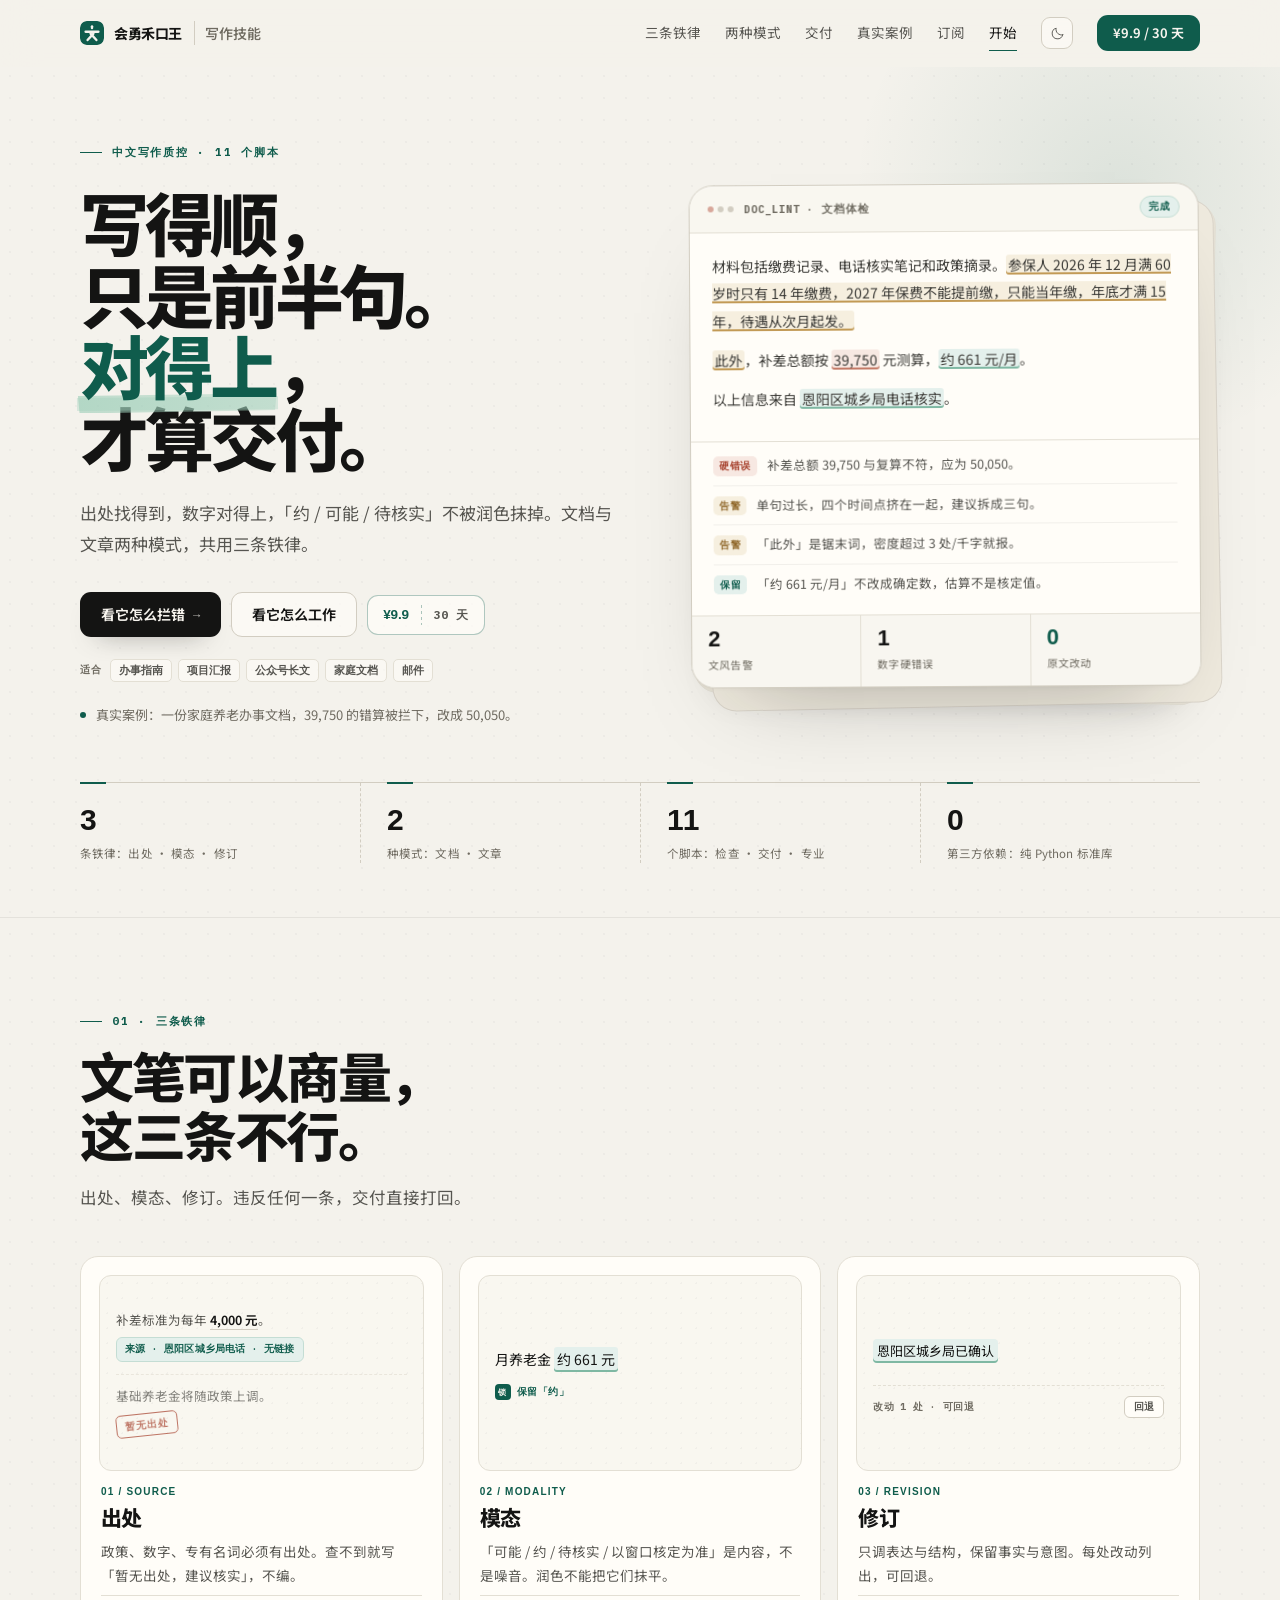
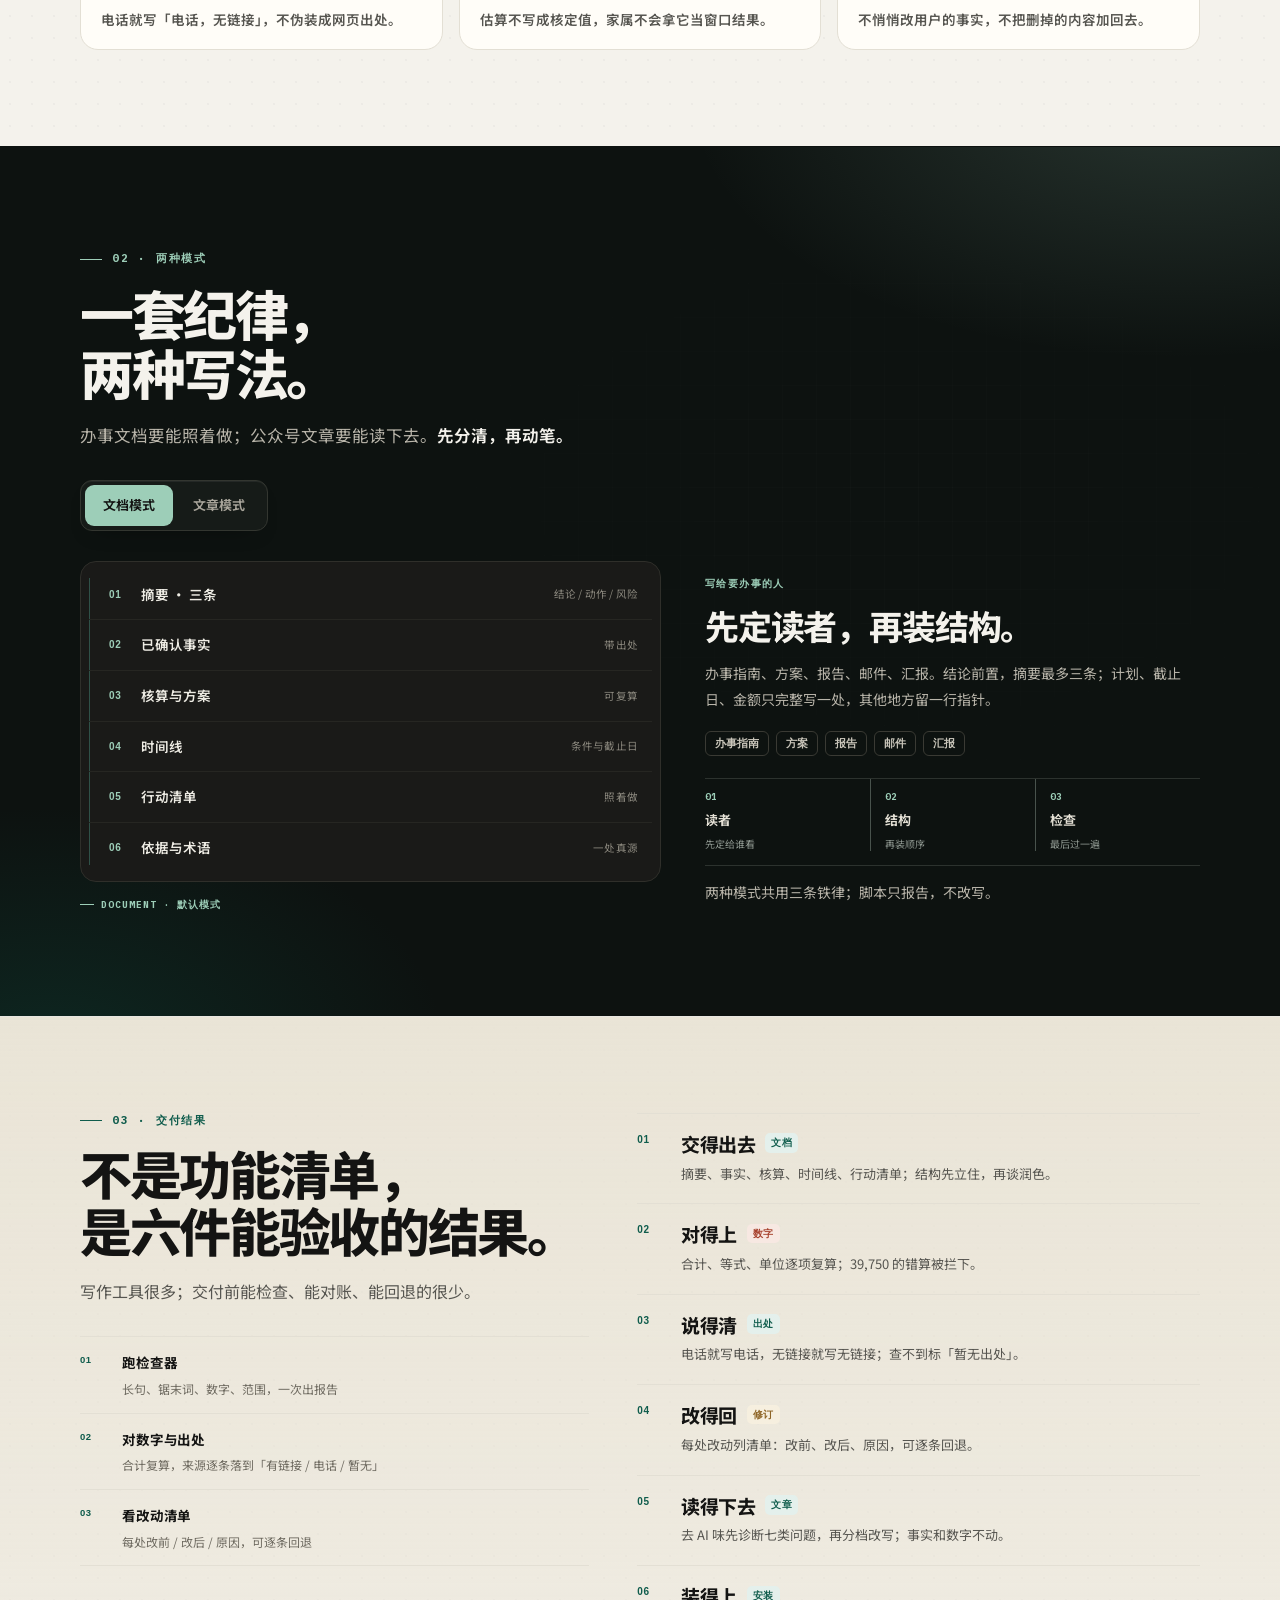
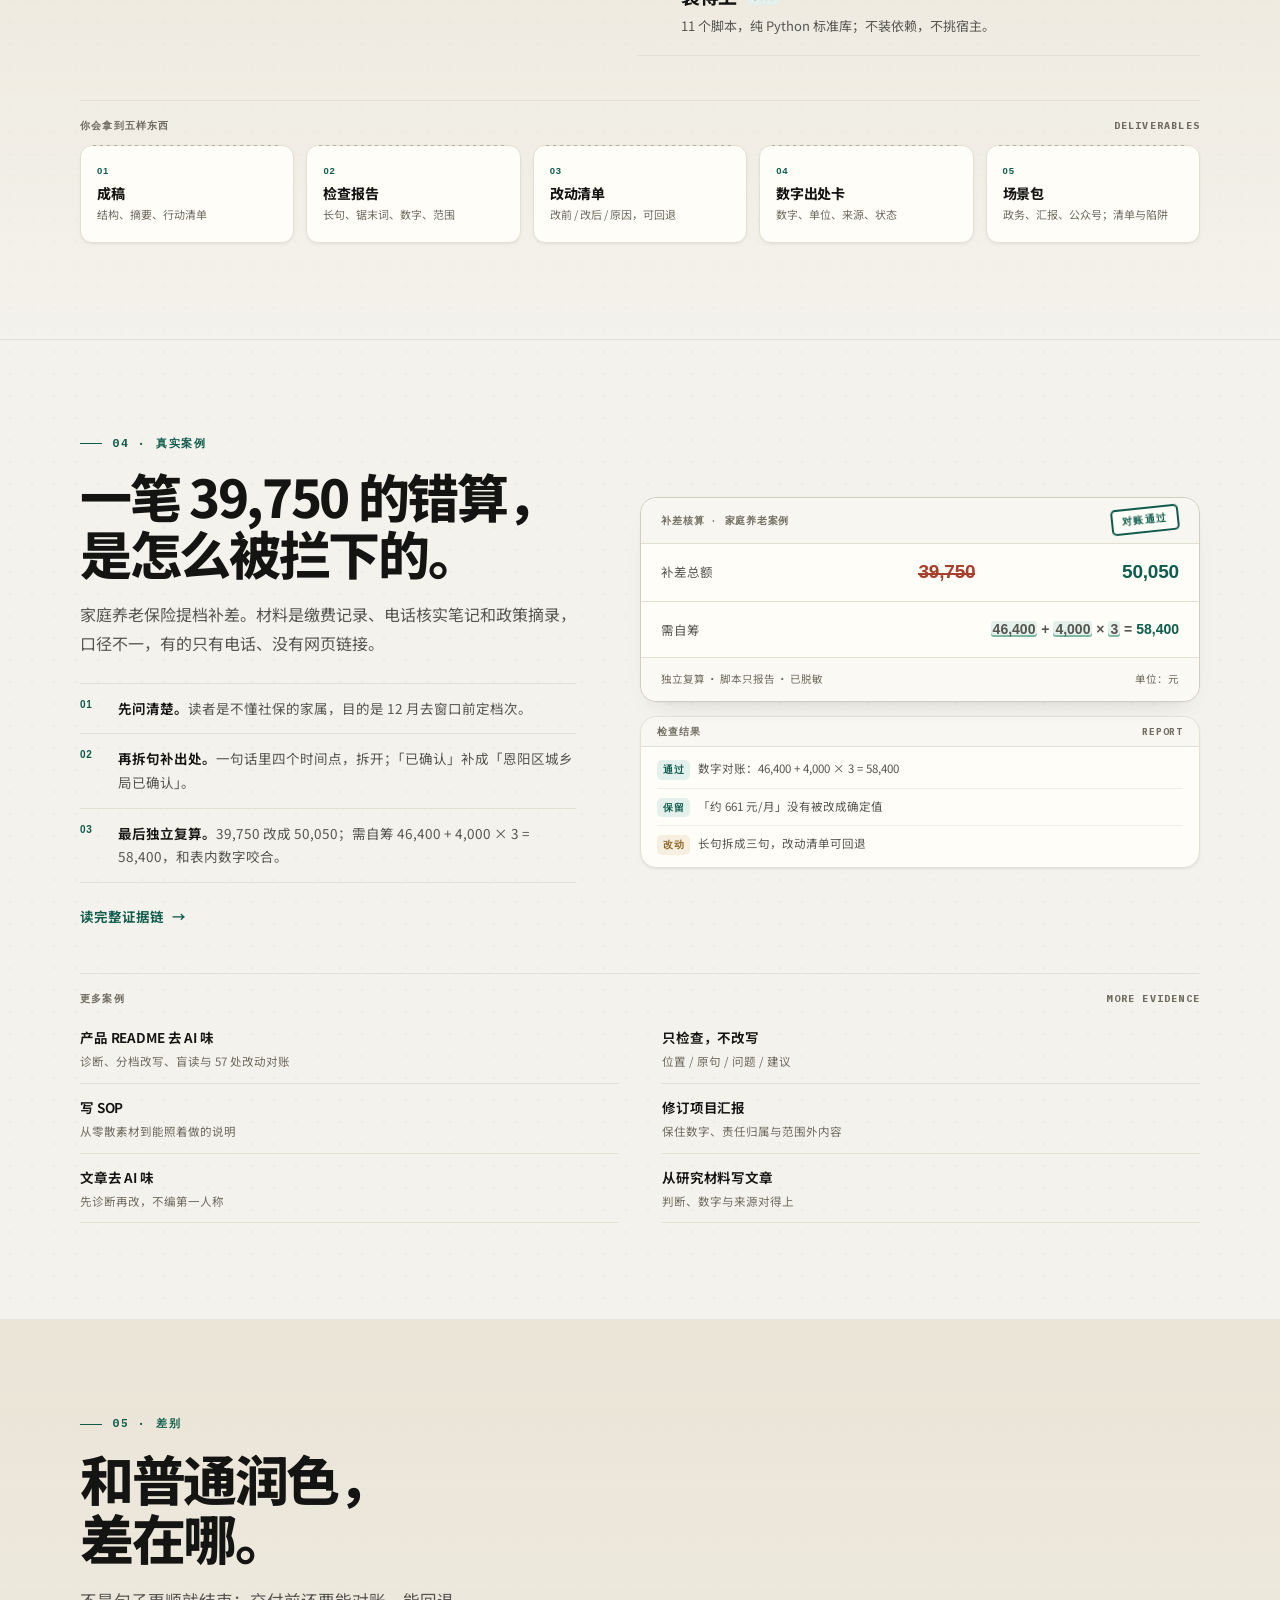
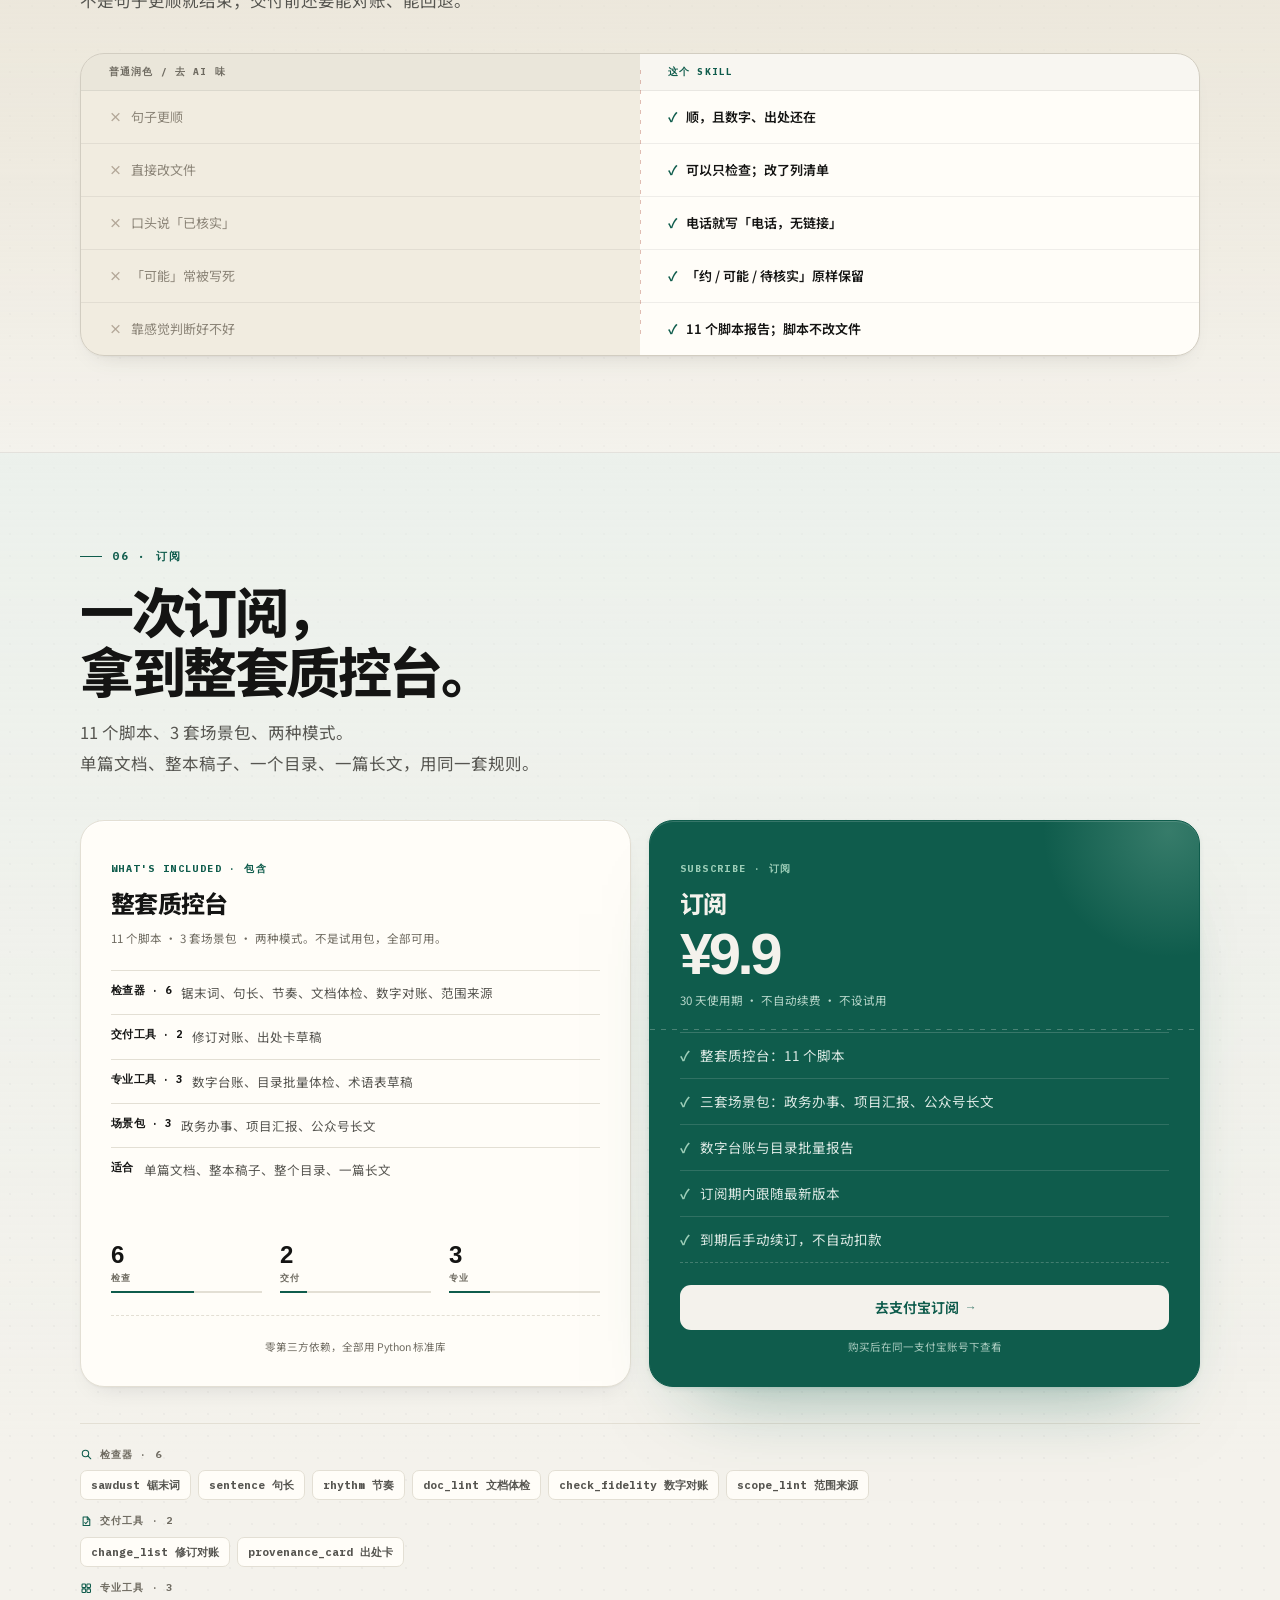
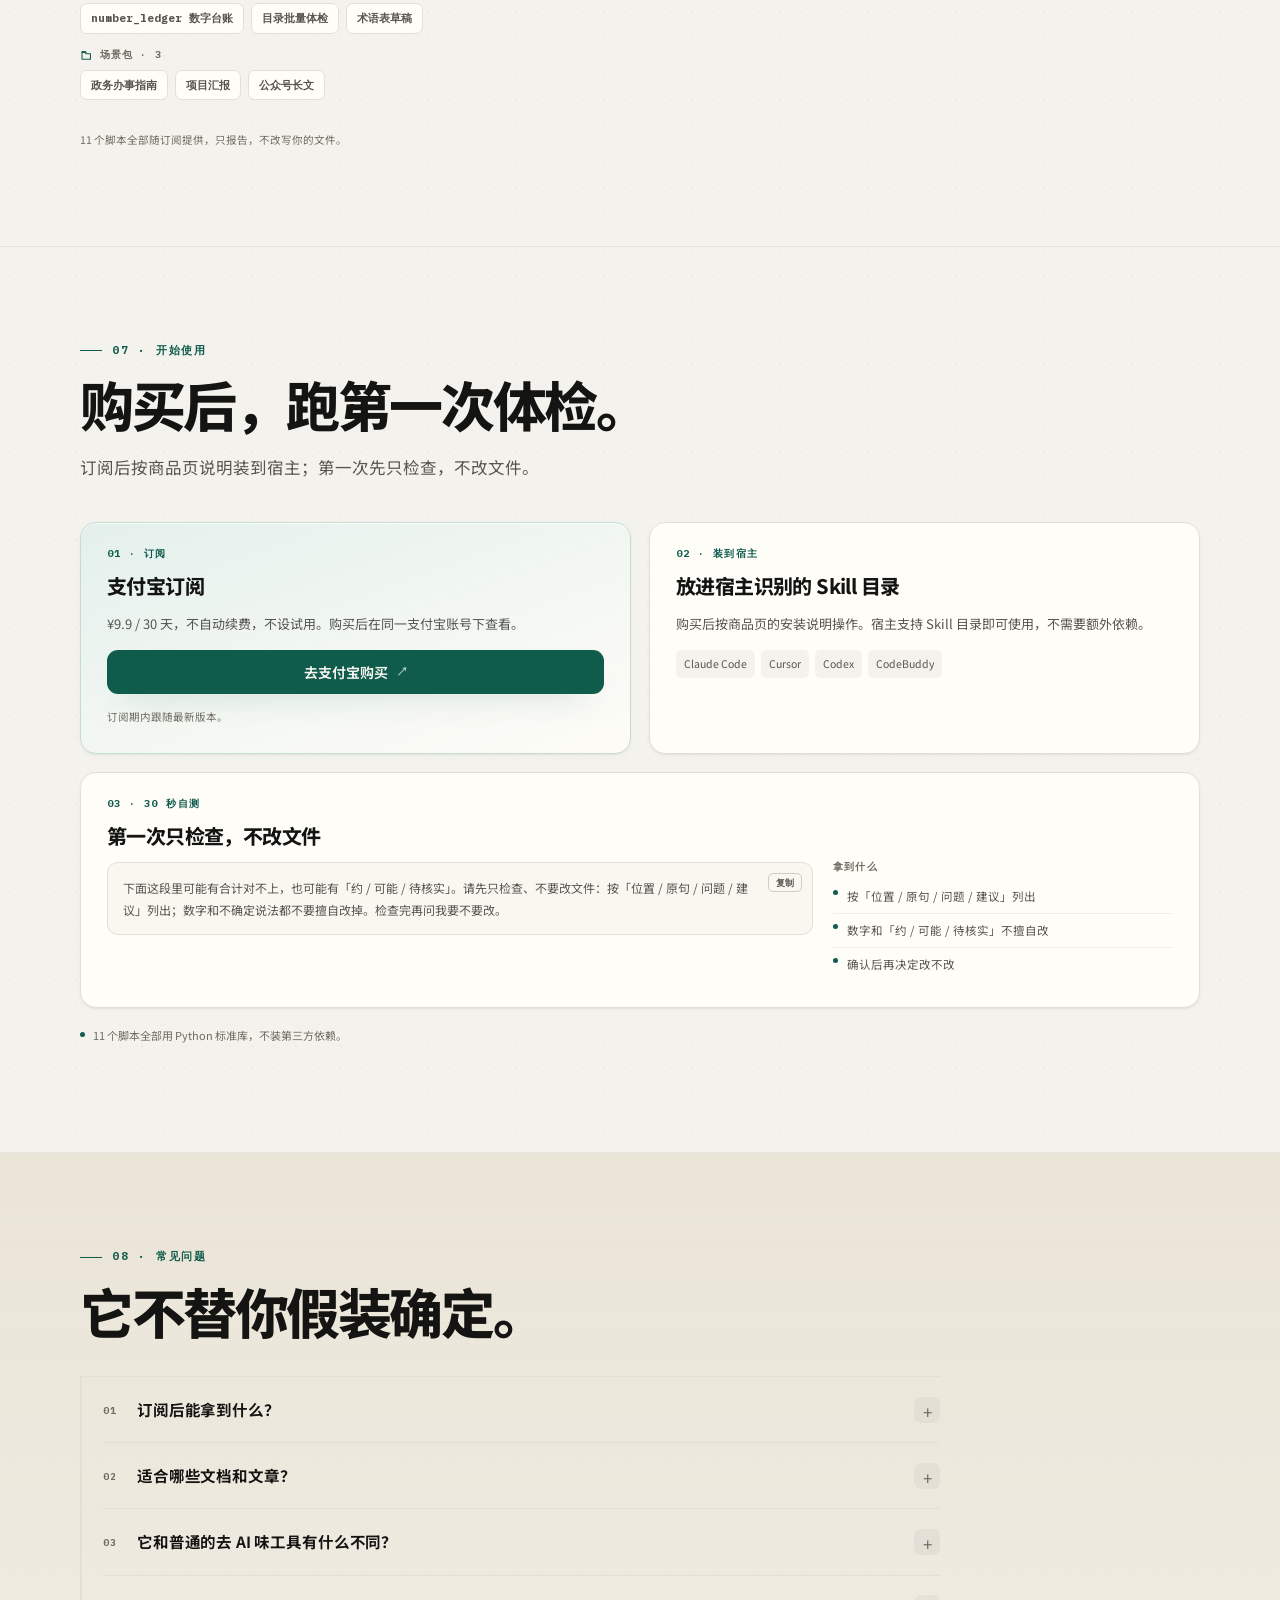
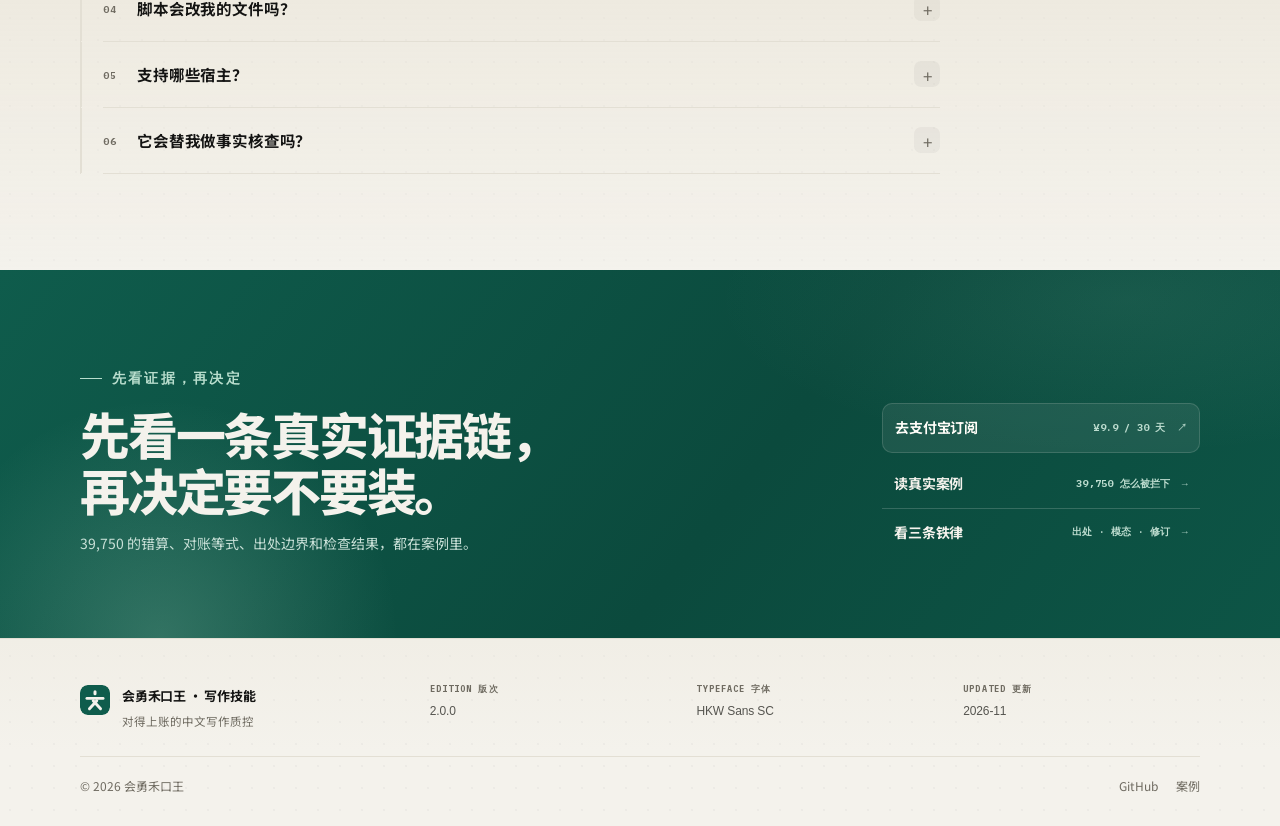
==== commit 1b5d61da: "fix(docs): 移除失效的案例源文件链接与 Changelog 入口" ====
--- a/docs/index.html
+++ b/docs/index.html
@@ -1285,7 +1285,6 @@
       <span>© 2026 会勇禾口王</span>
       <div class="footer-links">
         <a href="https://github.com/huiyonghkw/hekouwang-writer-skill" target="_blank" rel="noreferrer">GitHub</a>
-        <a href="https://github.com/huiyonghkw/hekouwang-writer-skill/blob/main/CHANGELOG.md" target="_blank" rel="noreferrer">Changelog</a>
         <a href="#more-cases">案例</a>
       </div>
     </div>
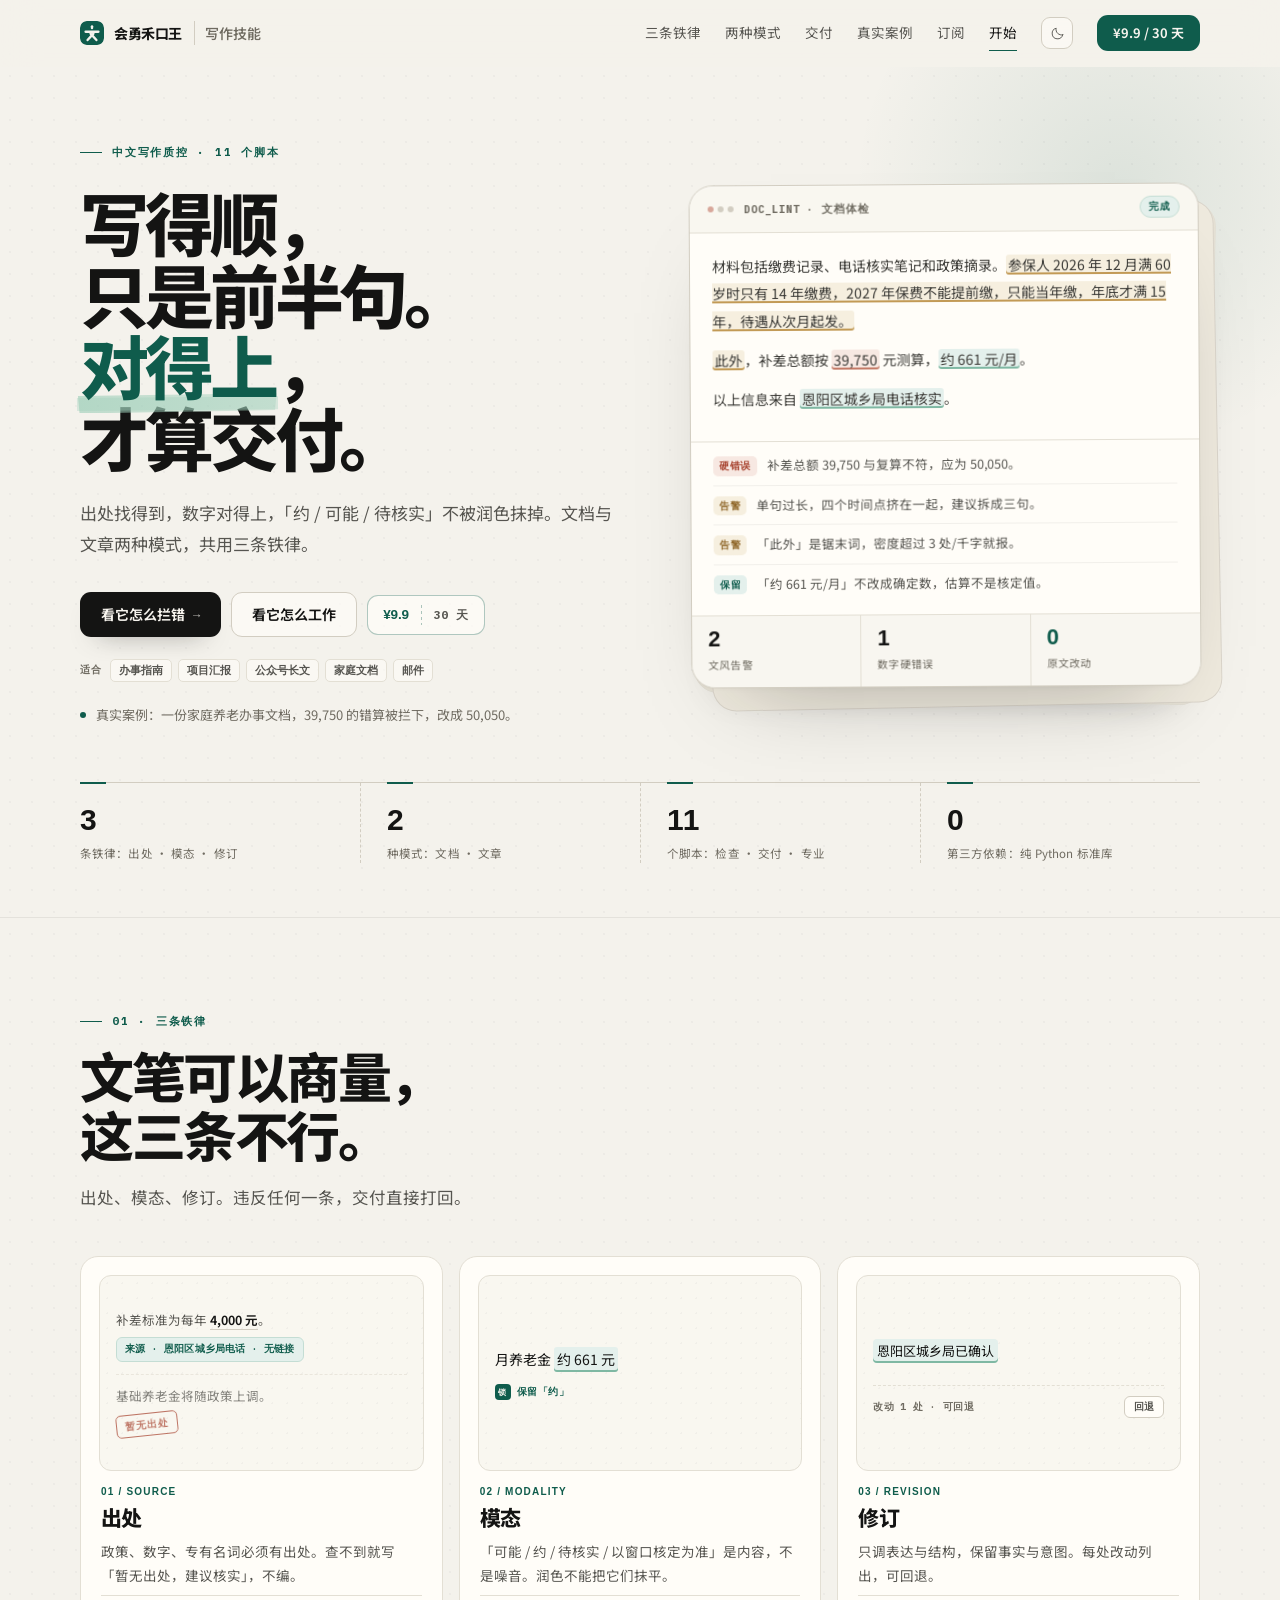
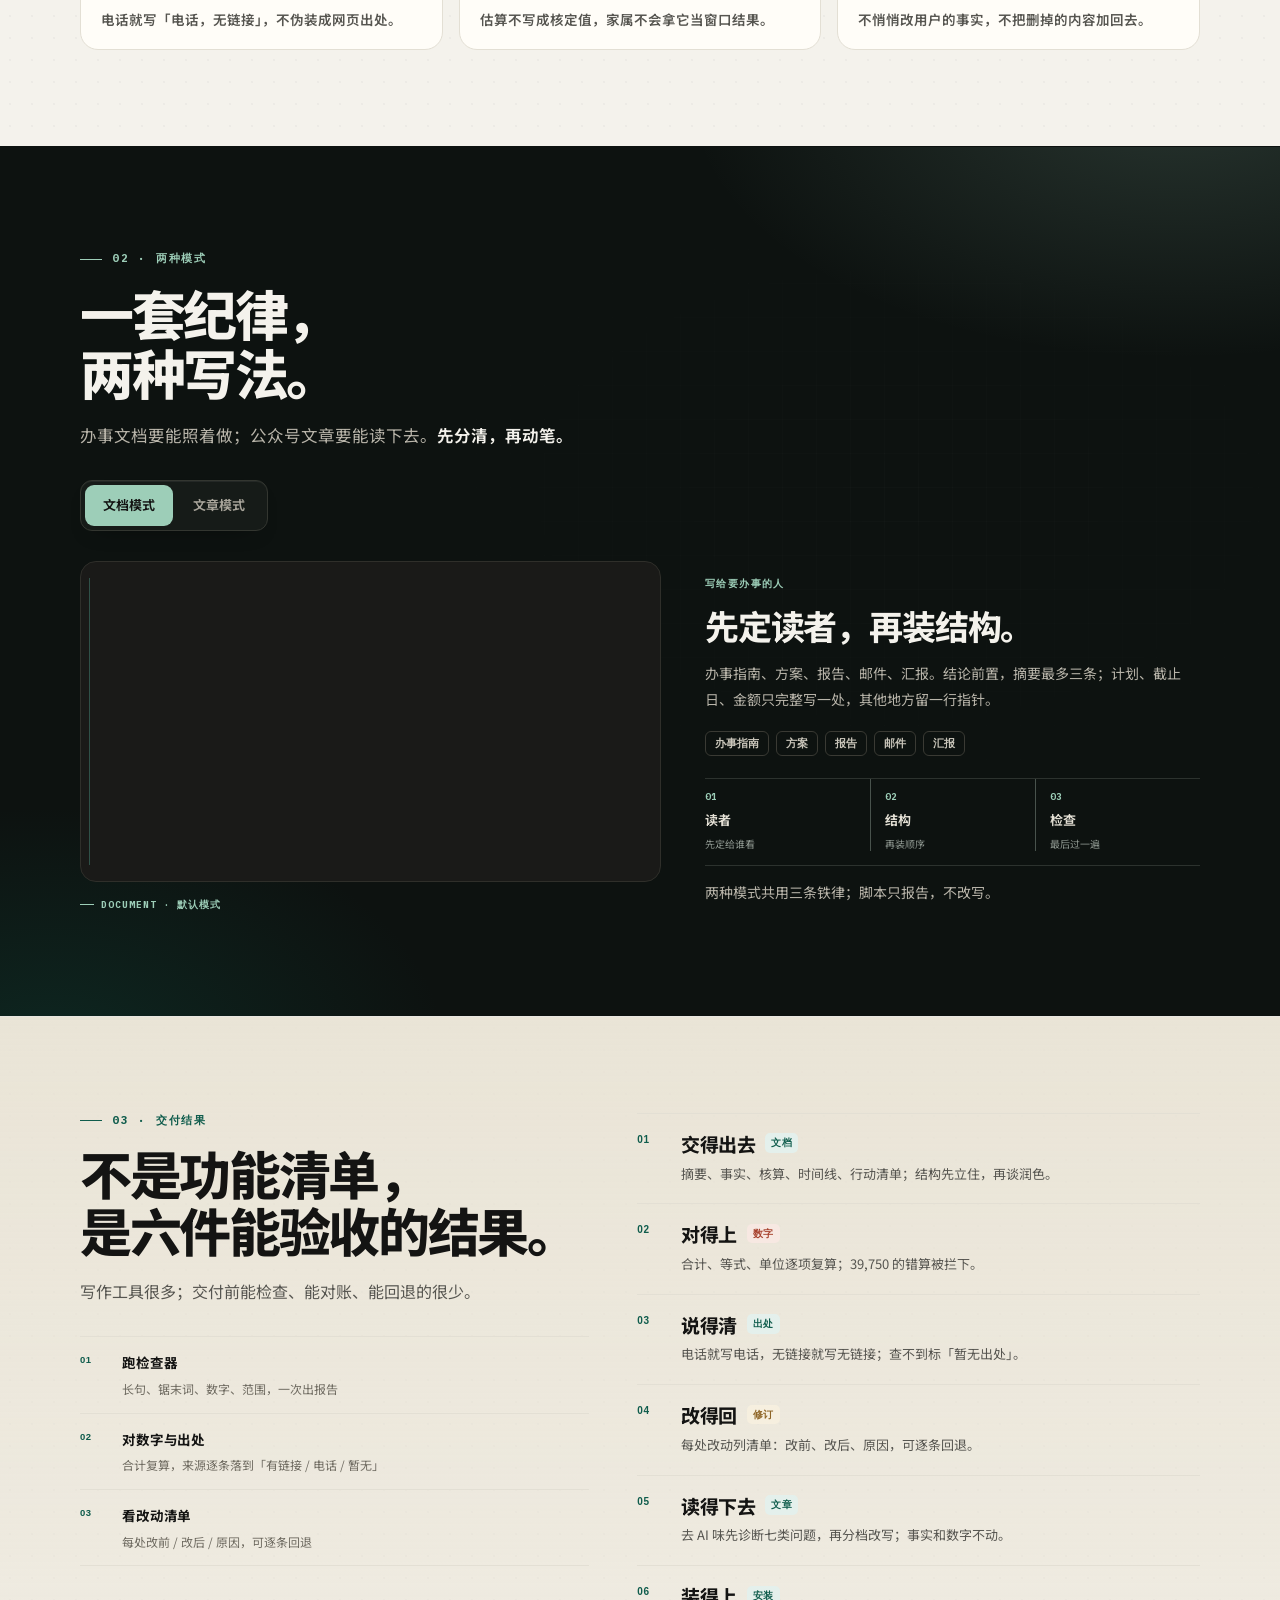
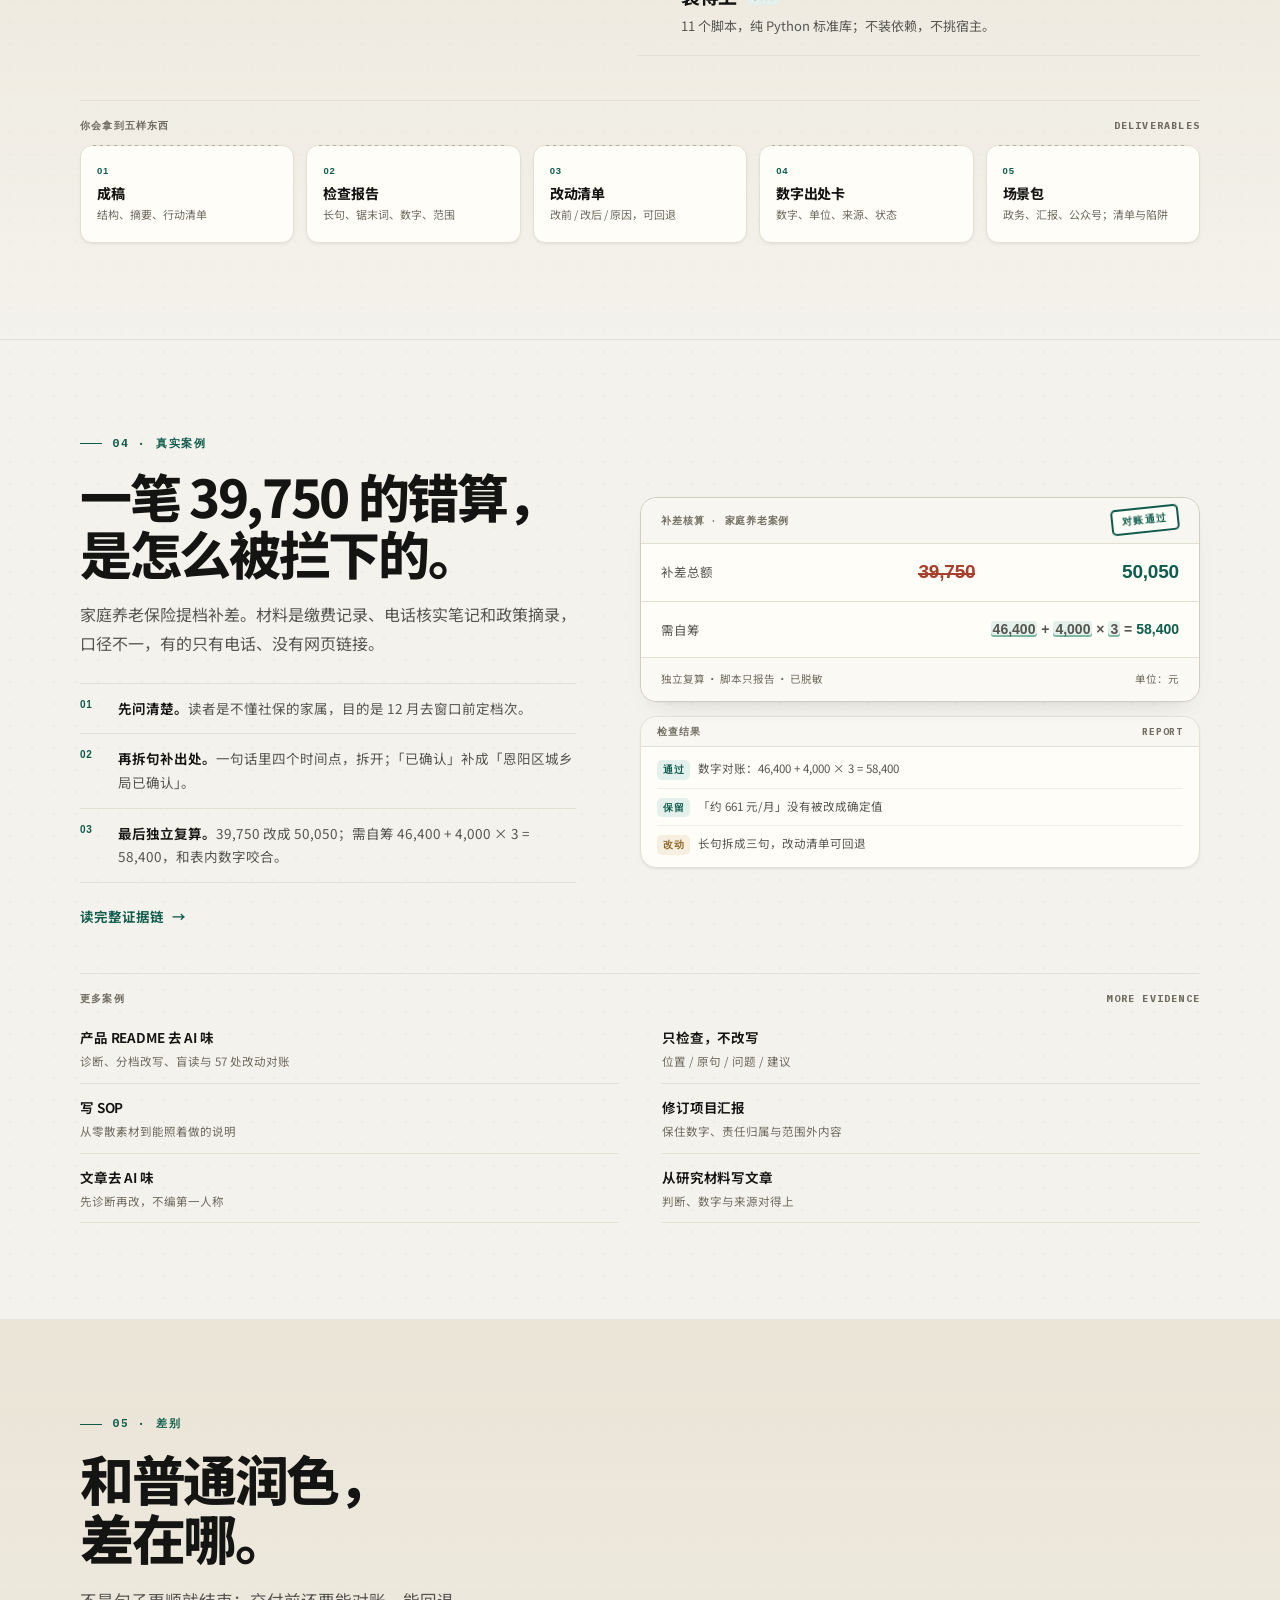
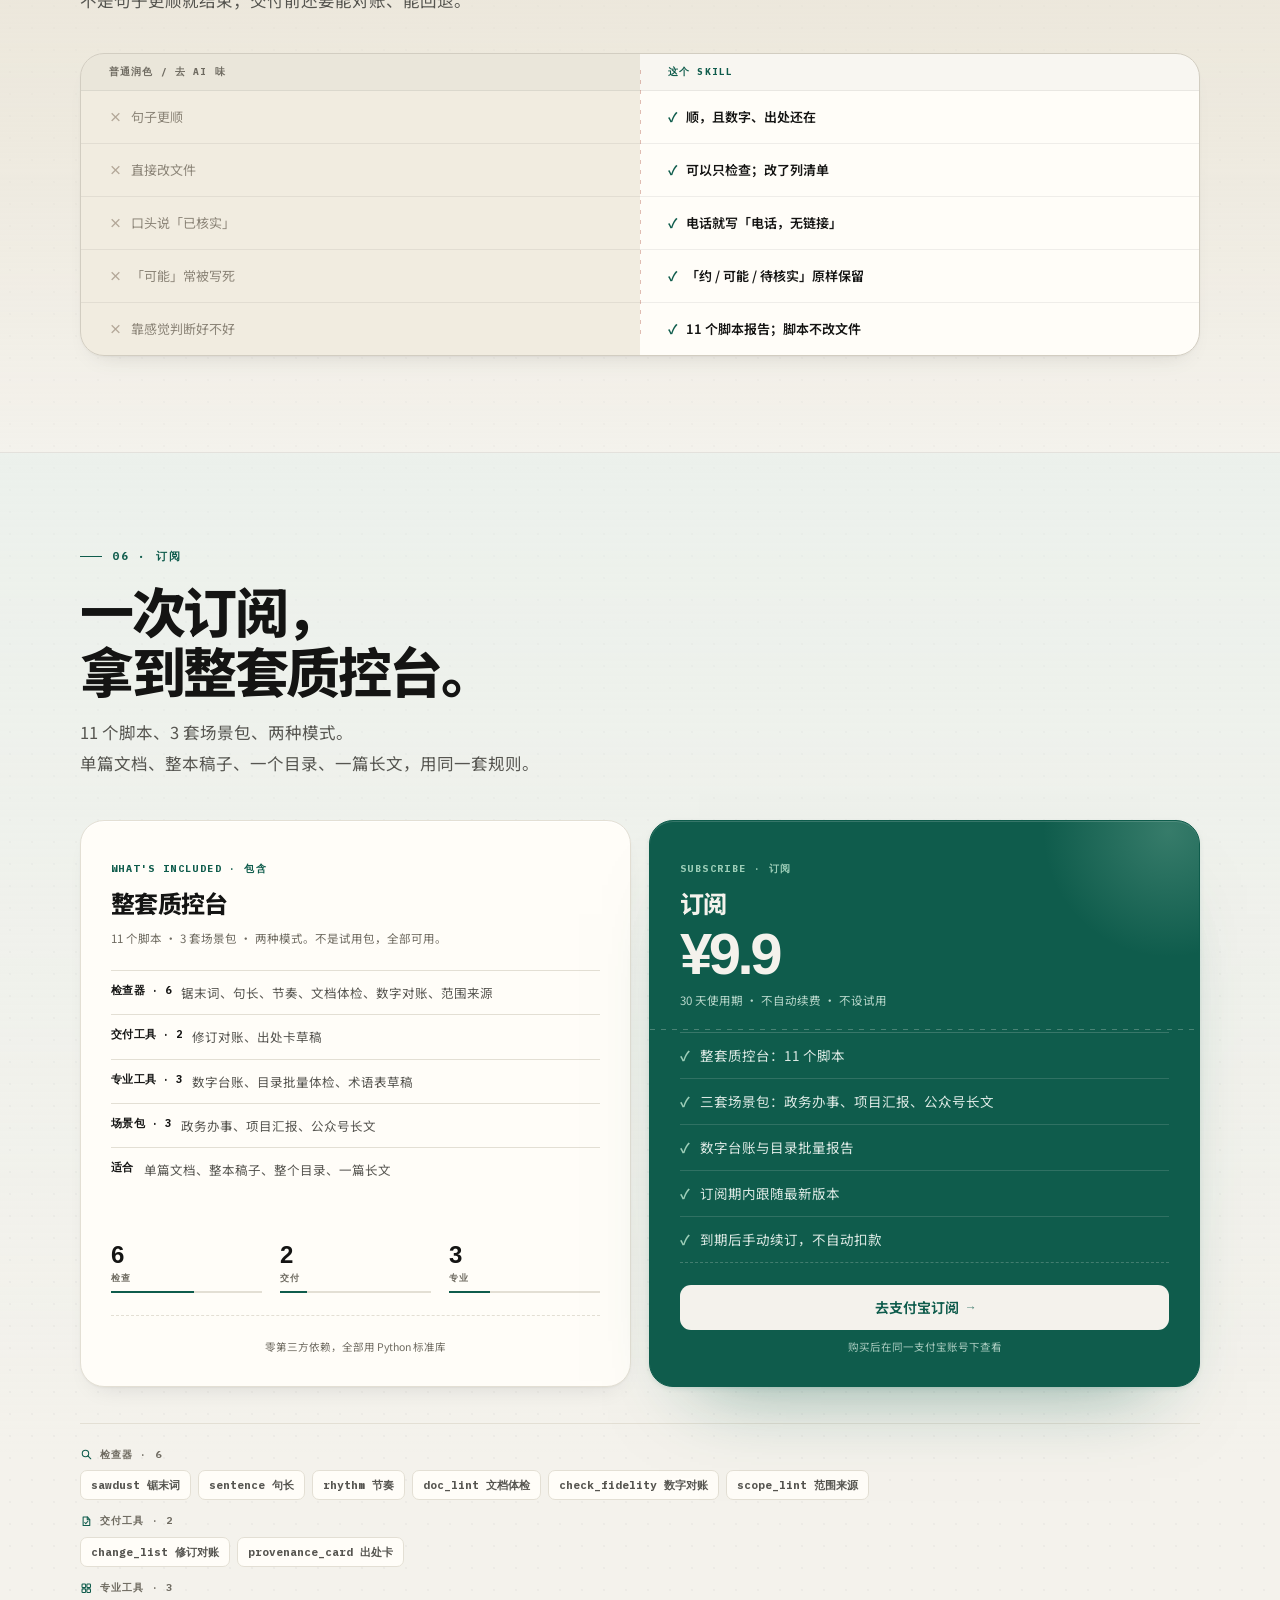
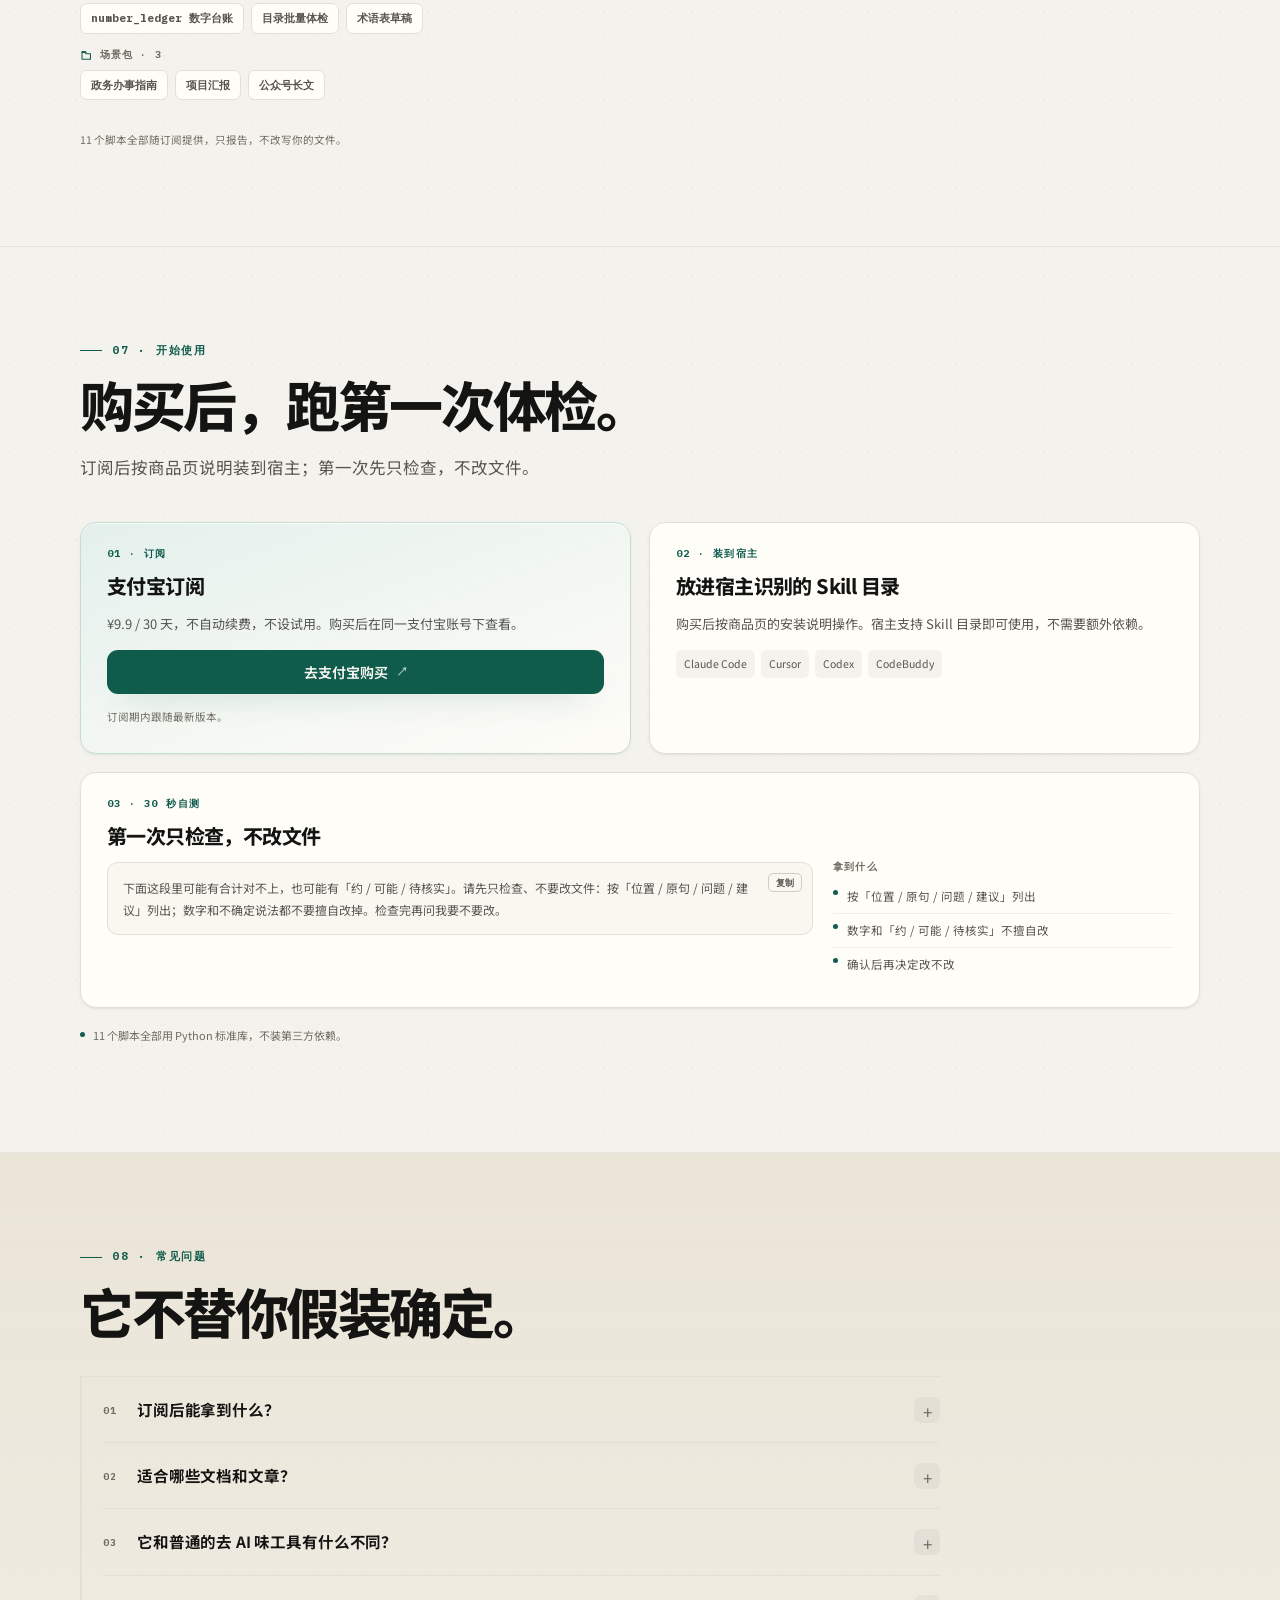
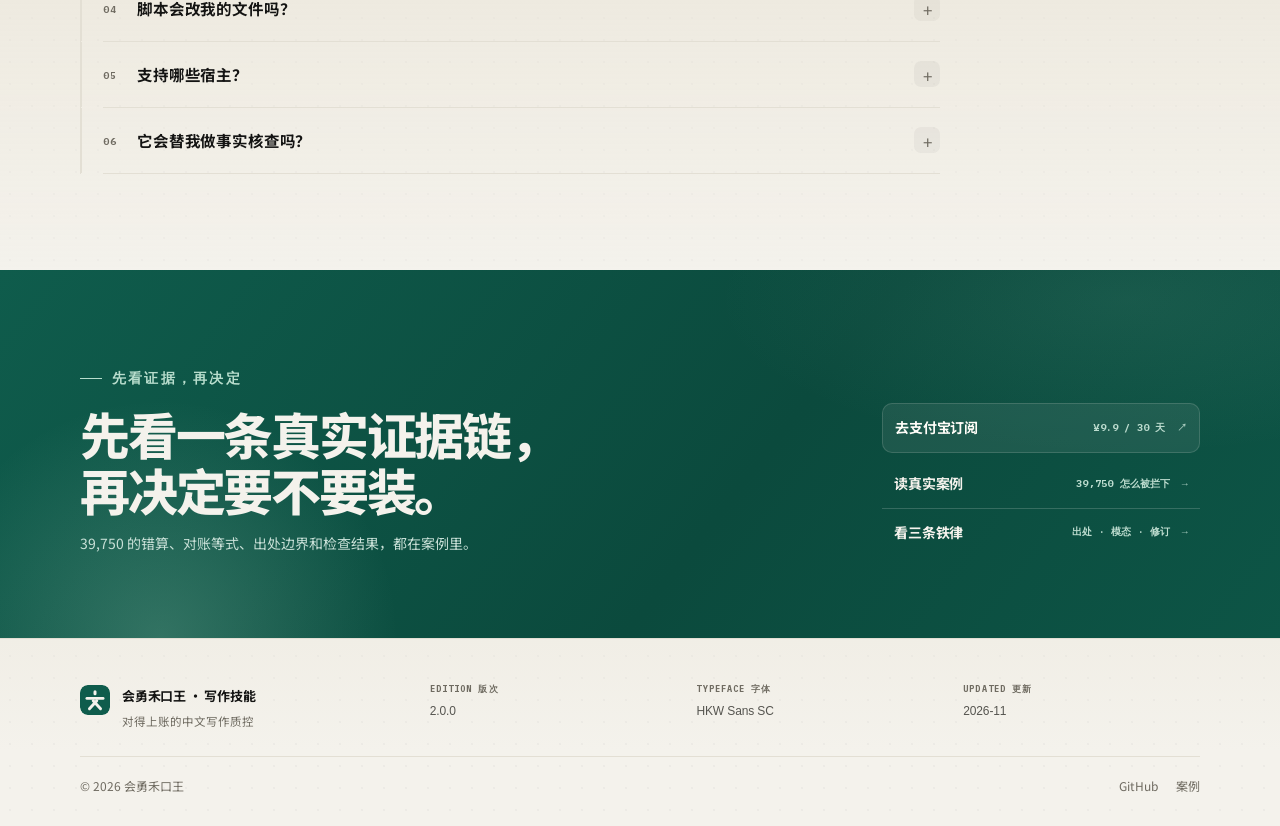
==== commit 2549a8b2: "fix(docs): 修订阅副标题手机端孤行与拆词" ====
--- a/docs/index.html
+++ b/docs/index.html
@@ -149,6 +149,7 @@
 .hero-metrics div+div::before{left:26px}
 .hero-metrics b{display:block;font:750 30px/1 var(--num);letter-spacing:-.03em;font-variant-numeric:tabular-nums}
 .hero-metrics span{display:block;margin-top:10px;font-size:11.5px;color:var(--faint);line-height:1.55;letter-spacing:.01em}
+.nw{white-space:nowrap}
 .hero-scope{display:flex;flex-wrap:wrap;align-items:center;gap:6px;margin-top:22px}
 .hero-scope b{font:700 10px/1 var(--mono);letter-spacing:.12em;color:var(--faint);margin-right:2px}
 .hero-scope span{padding:5px 8px;border:1px solid var(--line);border-radius:5px;background:rgba(255,253,248,.6);font:700 10.5px/1 var(--mono);color:var(--muted)}
@@ -184,7 +185,8 @@
 .audit-scan{position:absolute;left:0;right:0;top:0;height:100%;pointer-events:none;transform:translateY(-100%);background:linear-gradient(180deg,rgba(157,206,184,0) 0%,rgba(157,206,184,.10) 46%,rgba(157,206,184,.55) 49.4%,#0f5c4c 50%,rgba(157,206,184,.55) 50.6%,rgba(157,206,184,0) 54%,rgba(157,206,184,0) 100%);opacity:0}
 .audit.play .audit-scan{animation:scan 2.1s cubic-bezier(.45,0,.25,1) .15s both}
 @keyframes scan{0%{transform:translateY(-100%);opacity:0}8%{opacity:1}90%{opacity:1}100%{transform:translateY(100%);opacity:0}}
-.audit-findings{list-style:none;margin:0;padding:4px 22px 12px;border-top:1px solid var(--line)}
+.audit-findings{display:none;list-style:none;margin:0;padding:4px 22px 12px;border-top:1px solid var(--line)}
+.audit.play .audit-findings{display:block}
 .audit-findings li{display:flex;gap:10px;align-items:flex-start;padding:9px 0;border-bottom:1px solid rgba(20,20,19,.06);font-size:12.5px;line-height:1.6;color:var(--muted);opacity:0;transform:translateY(6px)}
 .audit-findings li:last-child{border-bottom:0}
 .audit.play .audit-findings li{animation:riseIn .45s var(--ease) both}
@@ -555,6 +557,8 @@
 }
 @media(max-width:680px){
   .shell{padding:0 18px}
+  #plans .section-head .sub br{display:none}
+  #plans .section-head .sub{text-wrap:balance}
   .nav-inner{gap:12px}
   .brand-sub{display:none}
   .section{padding:66px 0}
@@ -1082,7 +1086,7 @@
       <div class="section-head reveal">
         <p class="eyebrow">06 · 订阅</p>
         <h2>一次订阅，<br>拿到整套质控台。</h2>
-        <p class="sub">11 个脚本、3 套场景包、两种模式。<br>单篇文档、整本稿子、一个目录、一篇长文，用同一套规则。</p>
+        <p class="sub">11 个脚本、3 套场景包、<span class="nw">两种模式</span>。<br>单篇文档、整本稿子、<span class="nw">一个目录</span>、一篇长文，用同一套规则。</p>
       </div>
 
       <div class="plan-grid">
@@ -1367,6 +1371,10 @@
       countTo($('#case-right'),39750,50050,1000,600);
     }
   };
+  const auditEl=$('#audit');
+  if(auditEl&&!reduced&&!still){
+    setTimeout(()=>playScene(auditEl),700);
+  }
   const scenes=$$('.audit, .law, .case');
   if(reduced||still||!('IntersectionObserver' in window)){
     scenes.forEach(playScene);
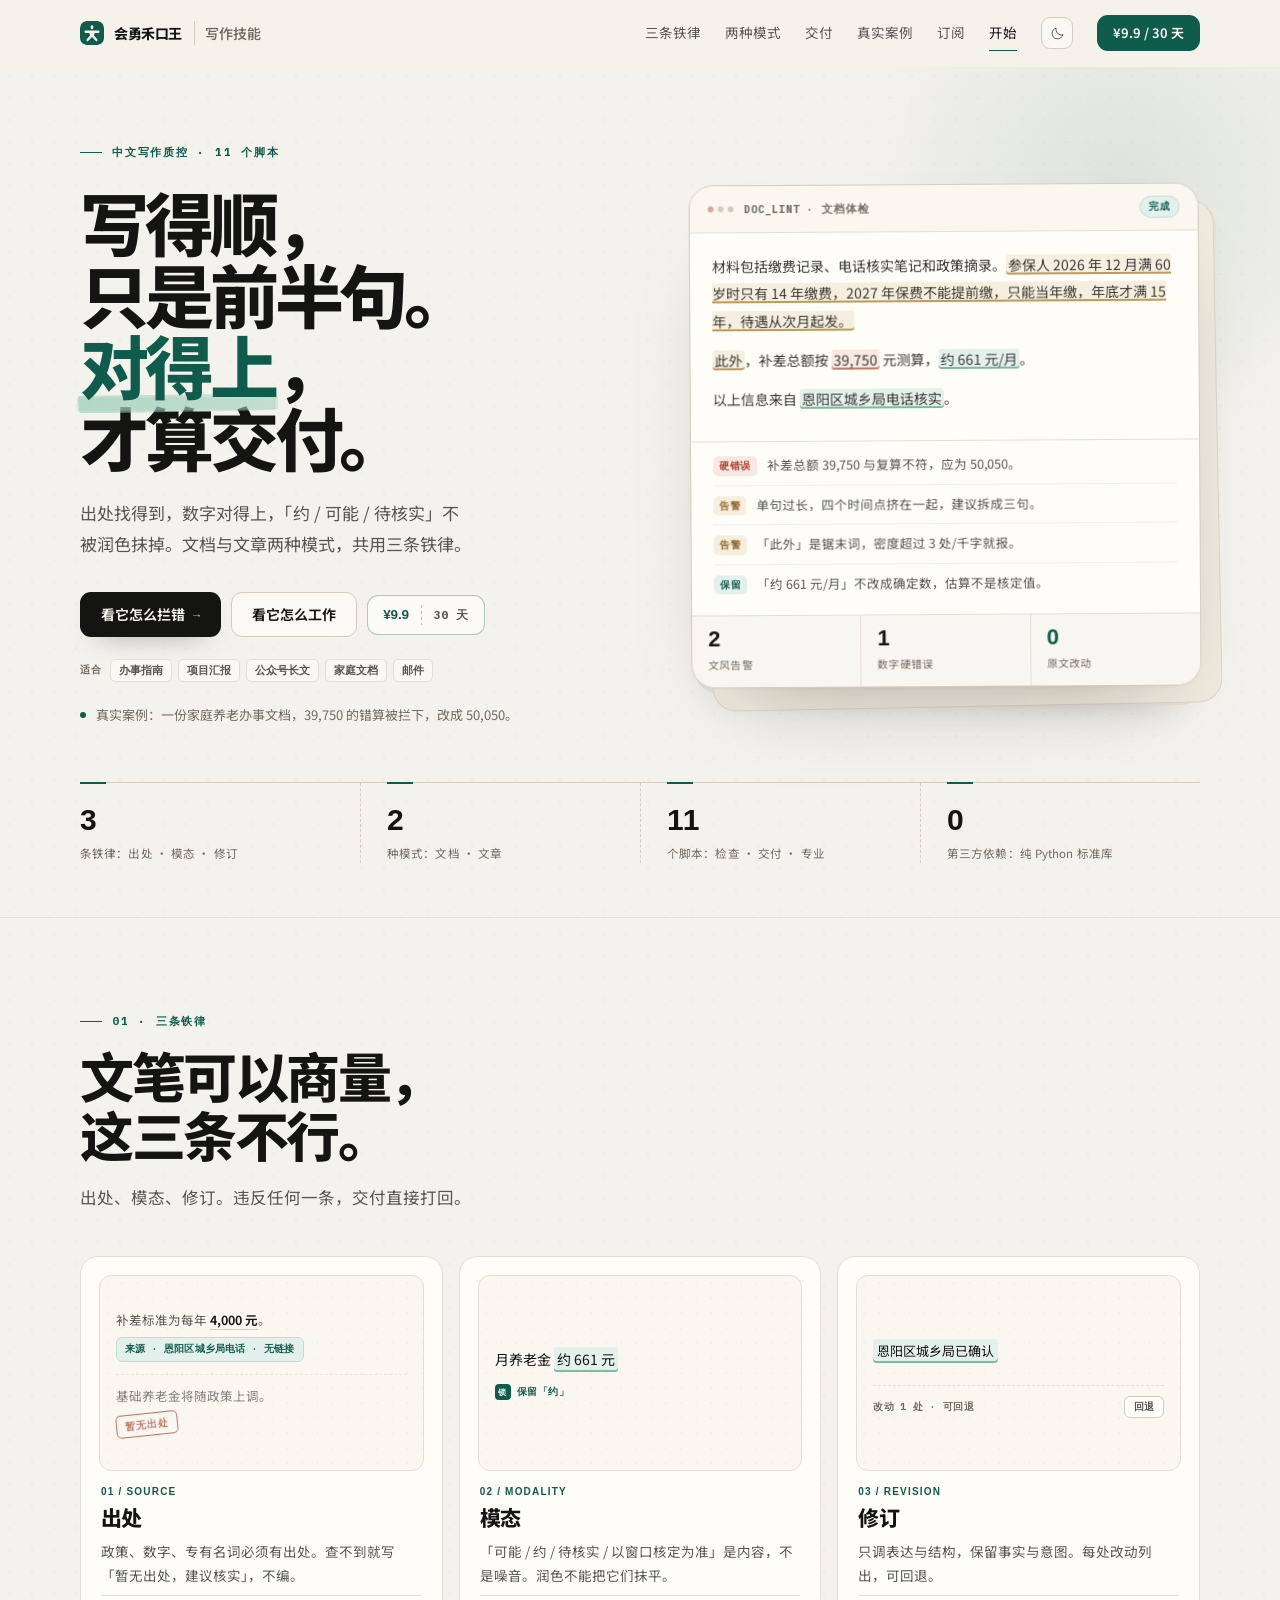
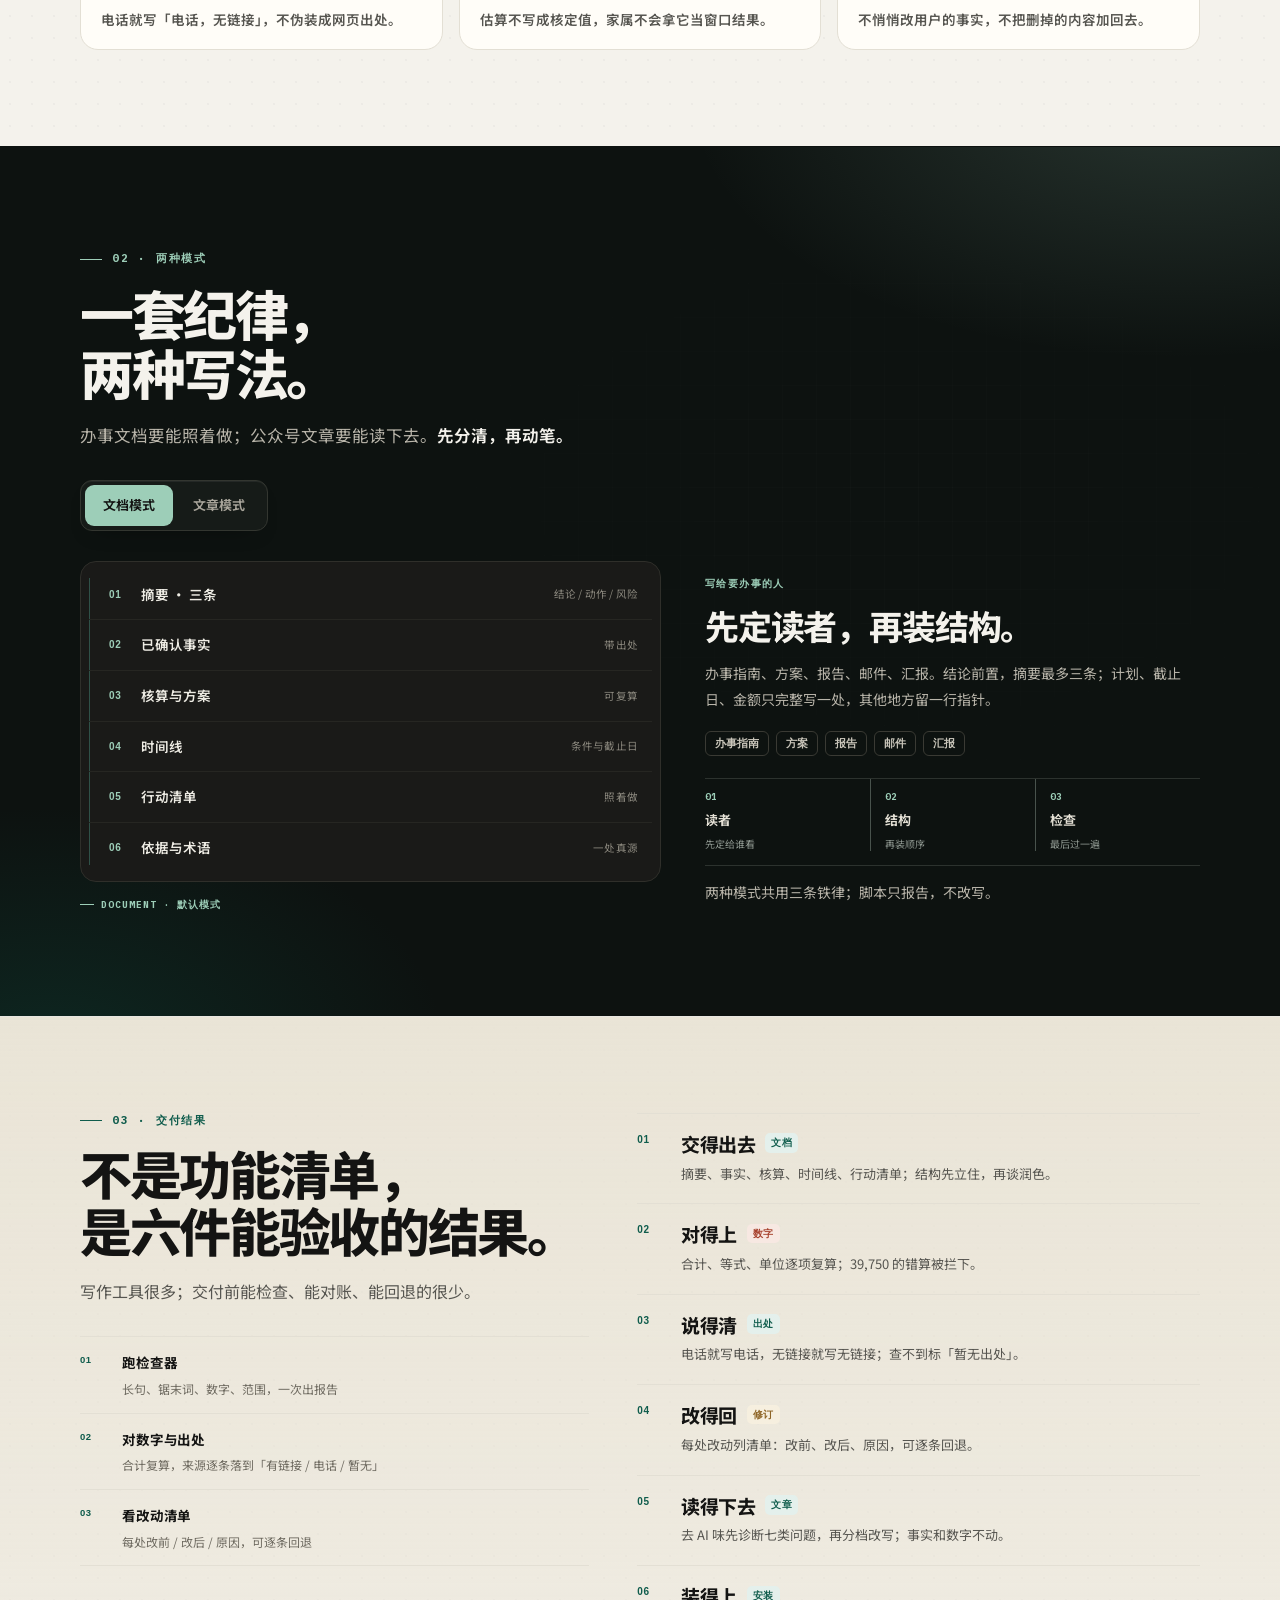
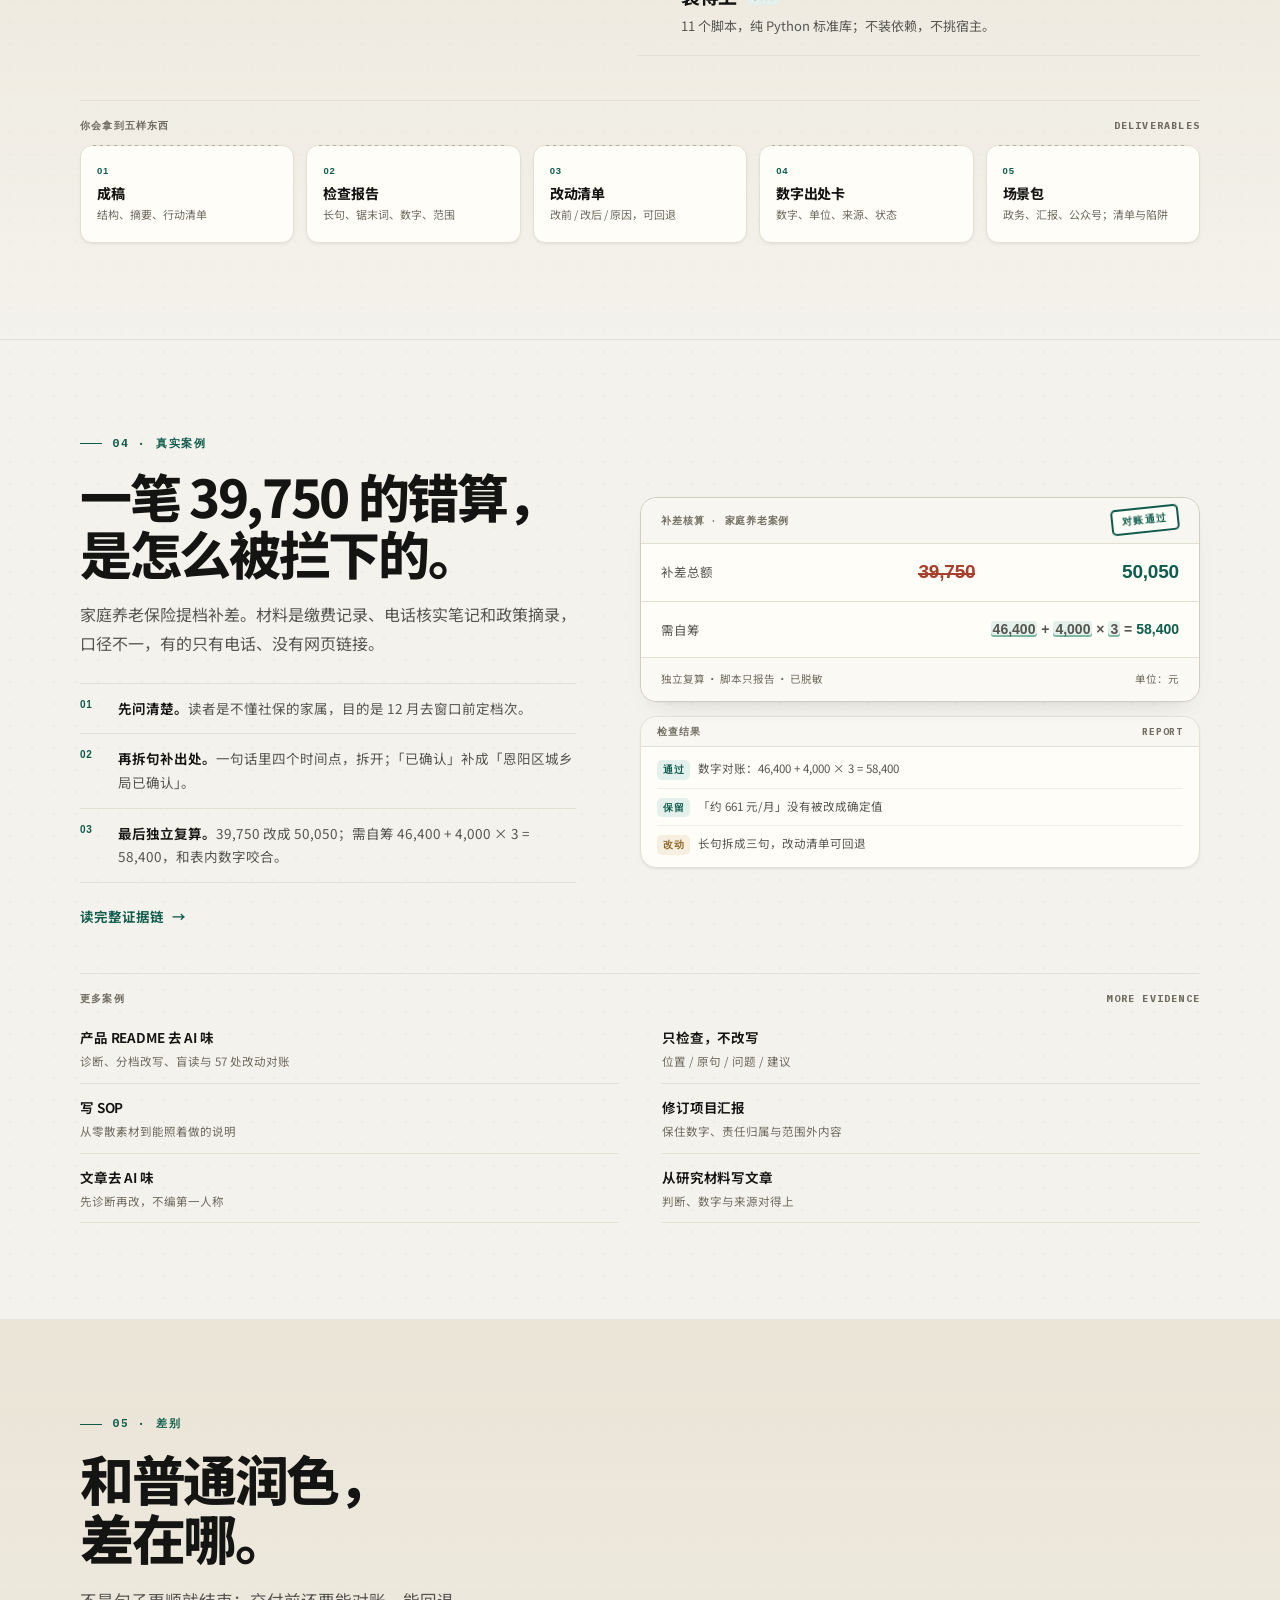
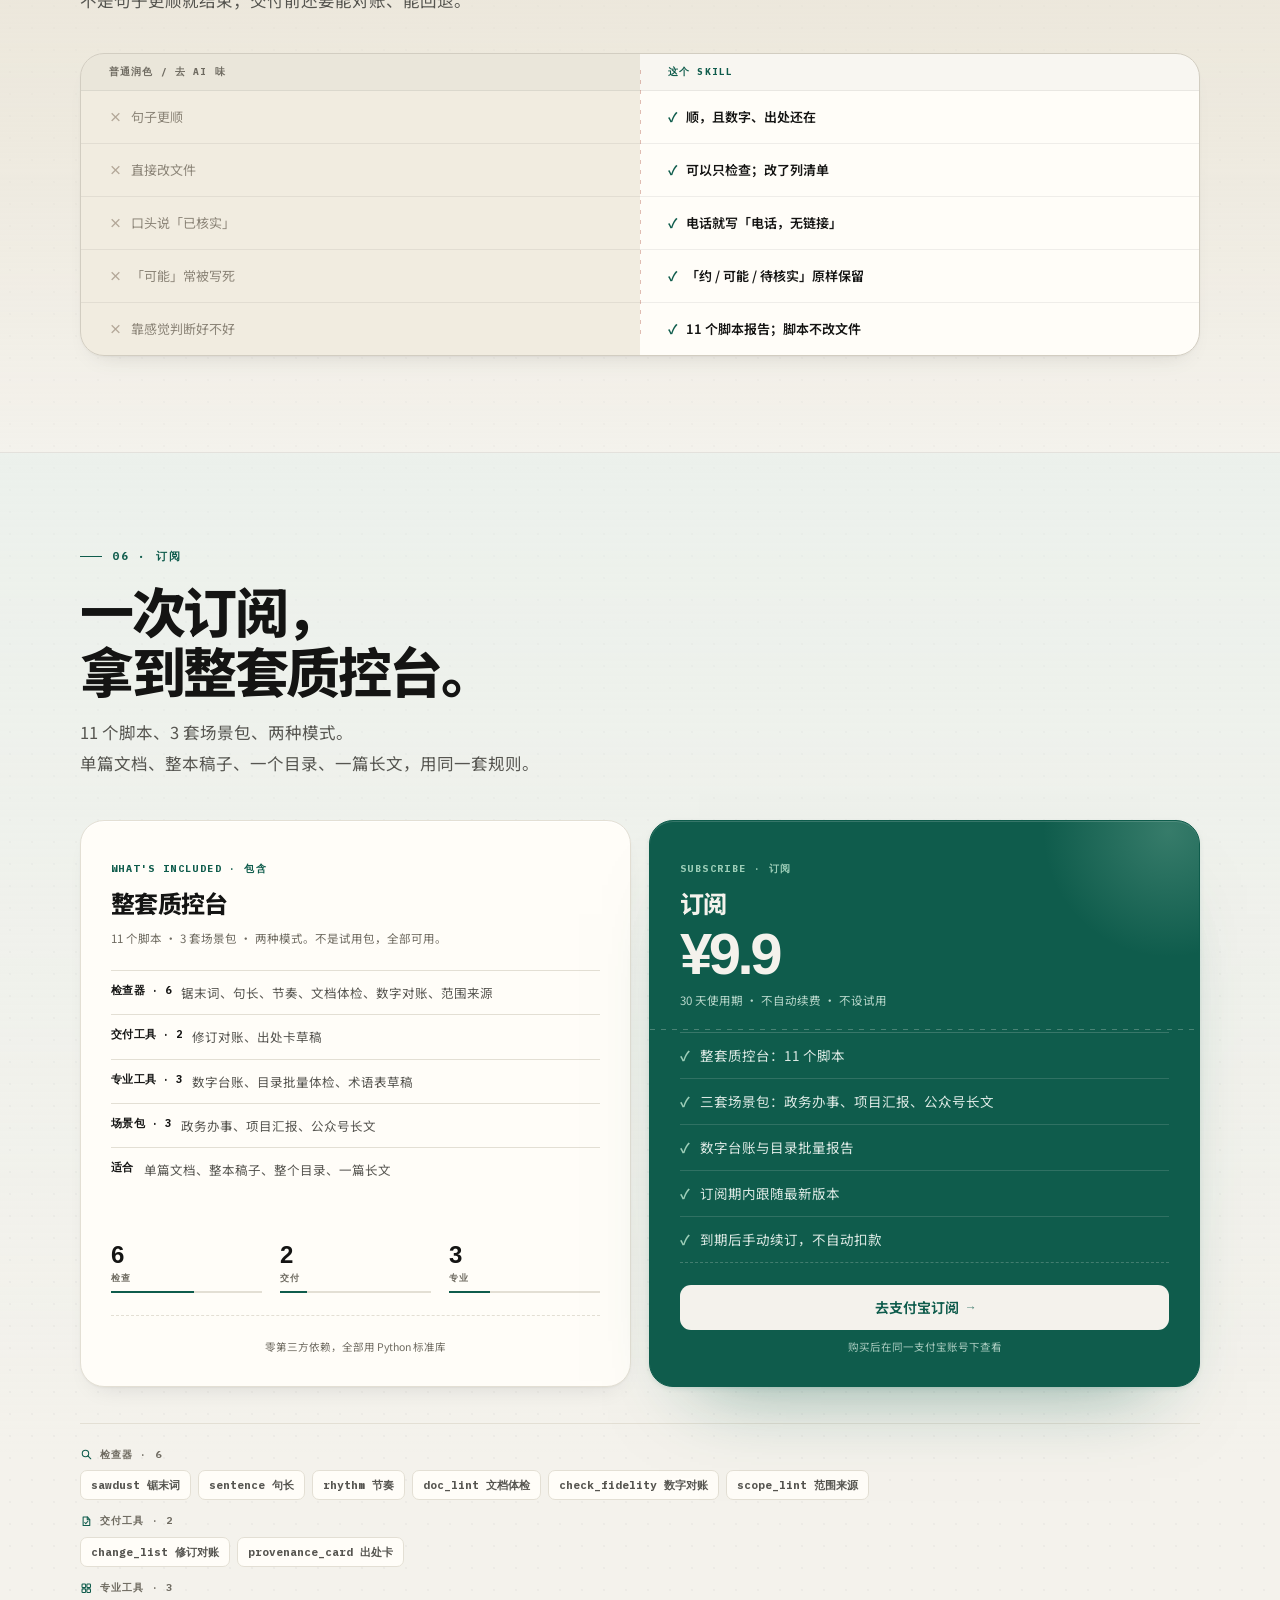
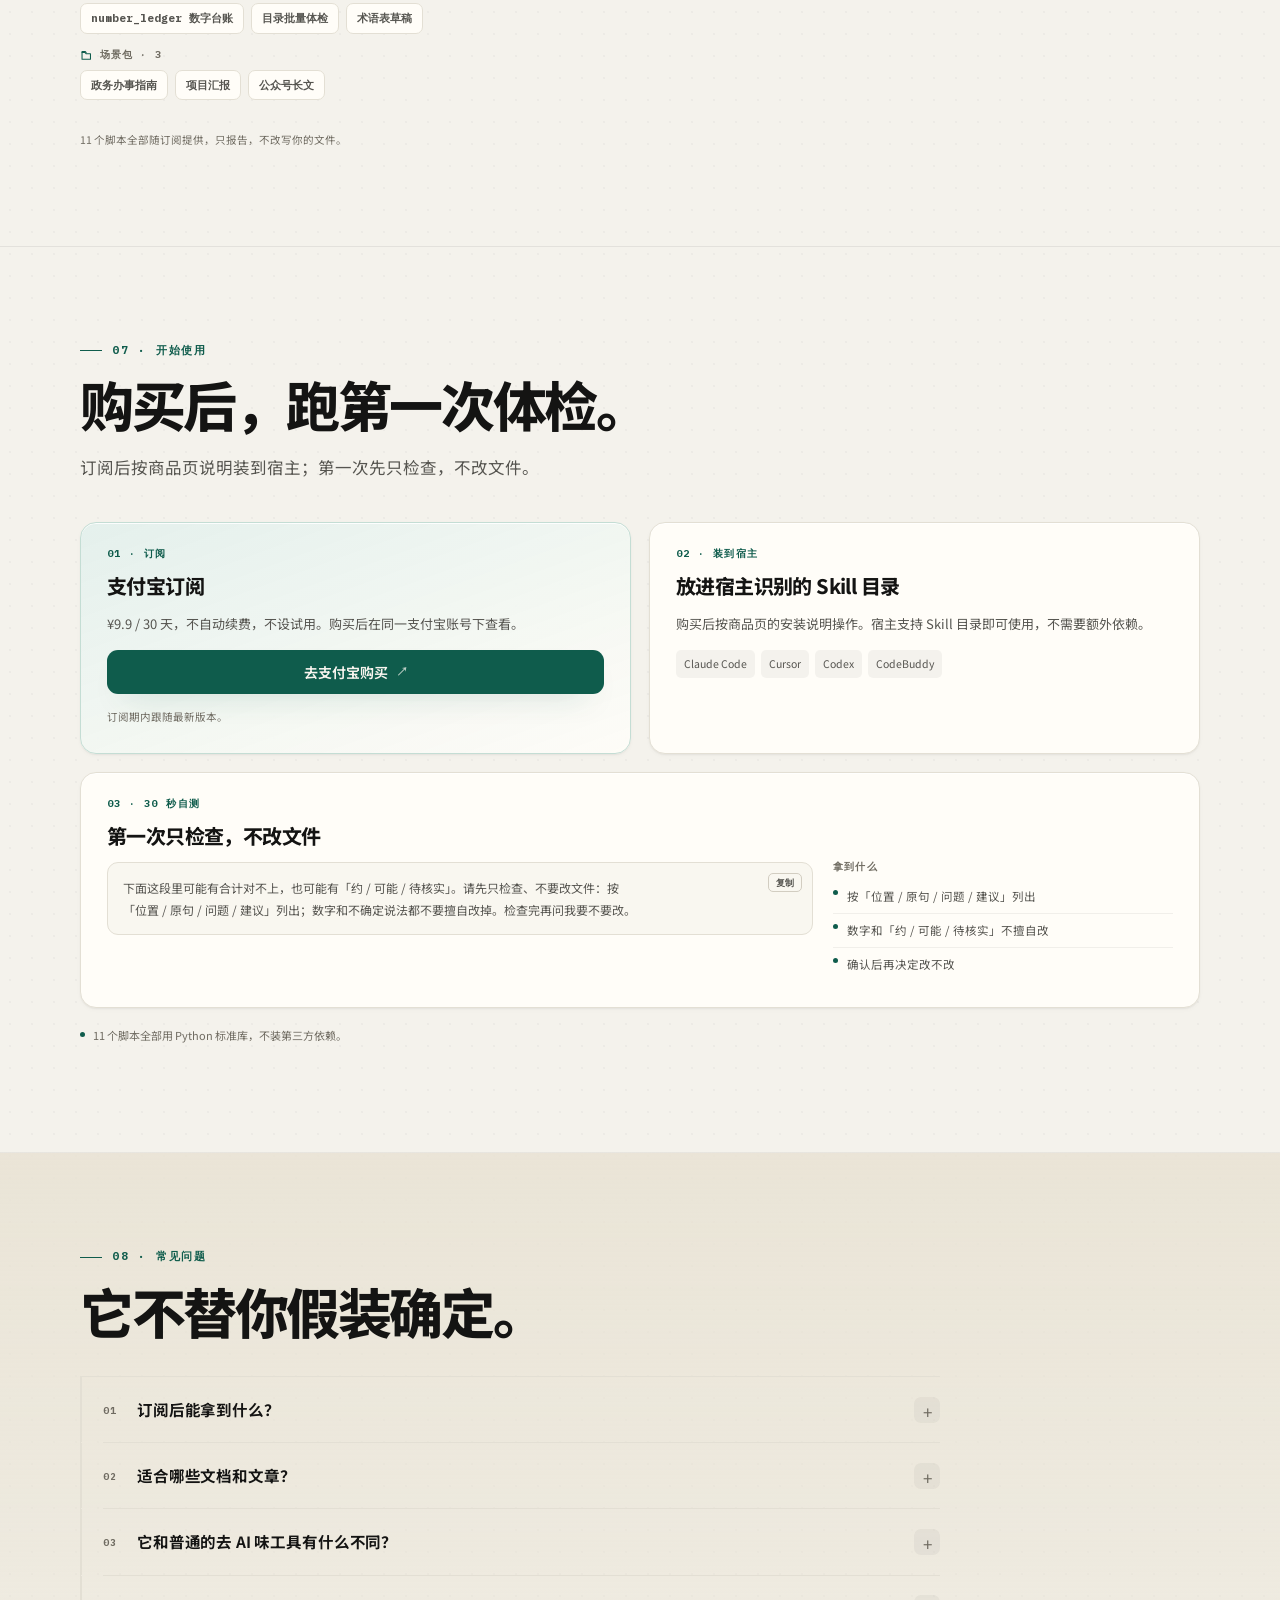
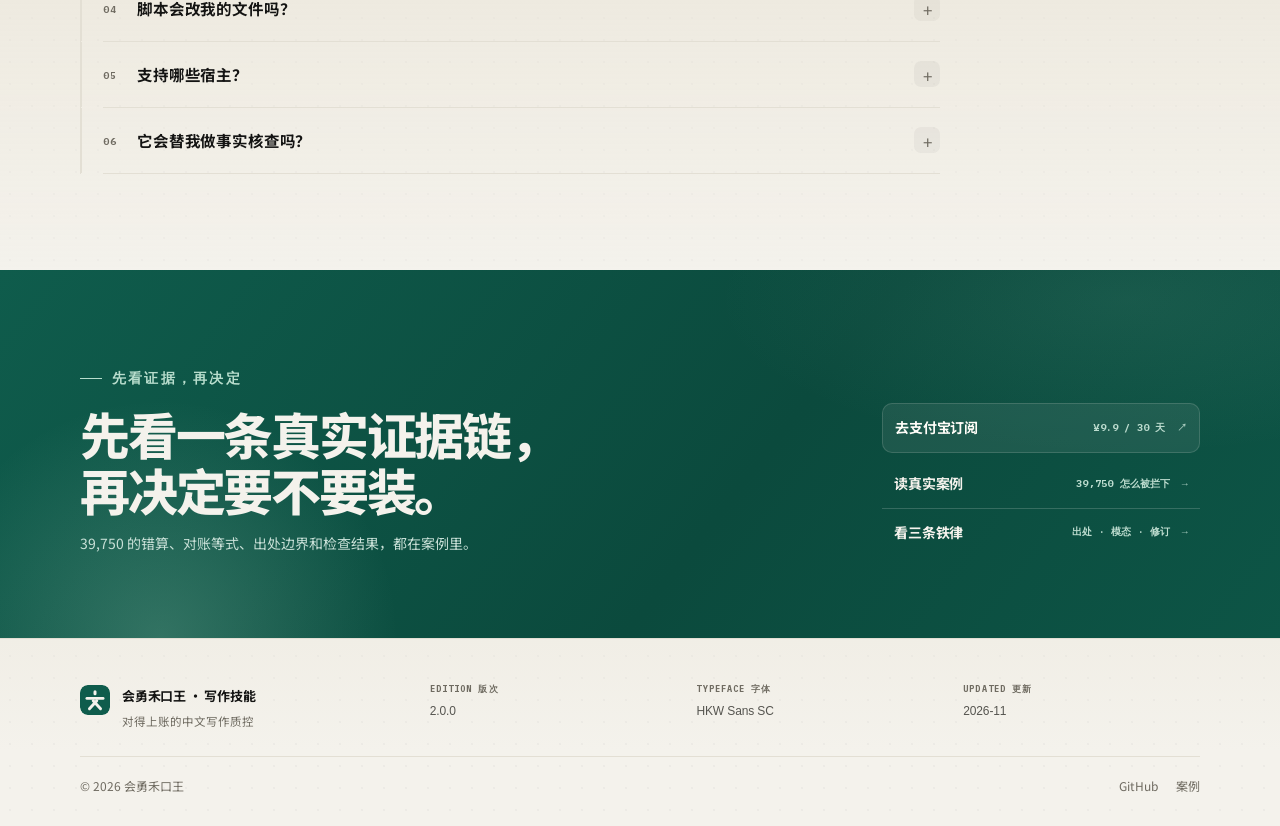
==== commit f2c56f32: "fix(docs): 平衡断行消除段尾孤行，裸表格恢复单行" ====
--- a/docs/index.html
+++ b/docs/index.html
@@ -11,6 +11,9 @@
 <title>会勇禾口王 · 写作技能 — 对得上账的中文写作质控</title>
 <style>
 /* ============ 基础 ============ */
+/* 窄屏段尾孤行：短段落平衡断行 */
+.hero-lede,.section-head .sub,.plan-note,.closing p,.outcomes-list p,.compare-row span,.install-card p,.faq-a p{text-wrap:balance}
+
 :root{
   --ink:#141413;
   --muted:#565550;
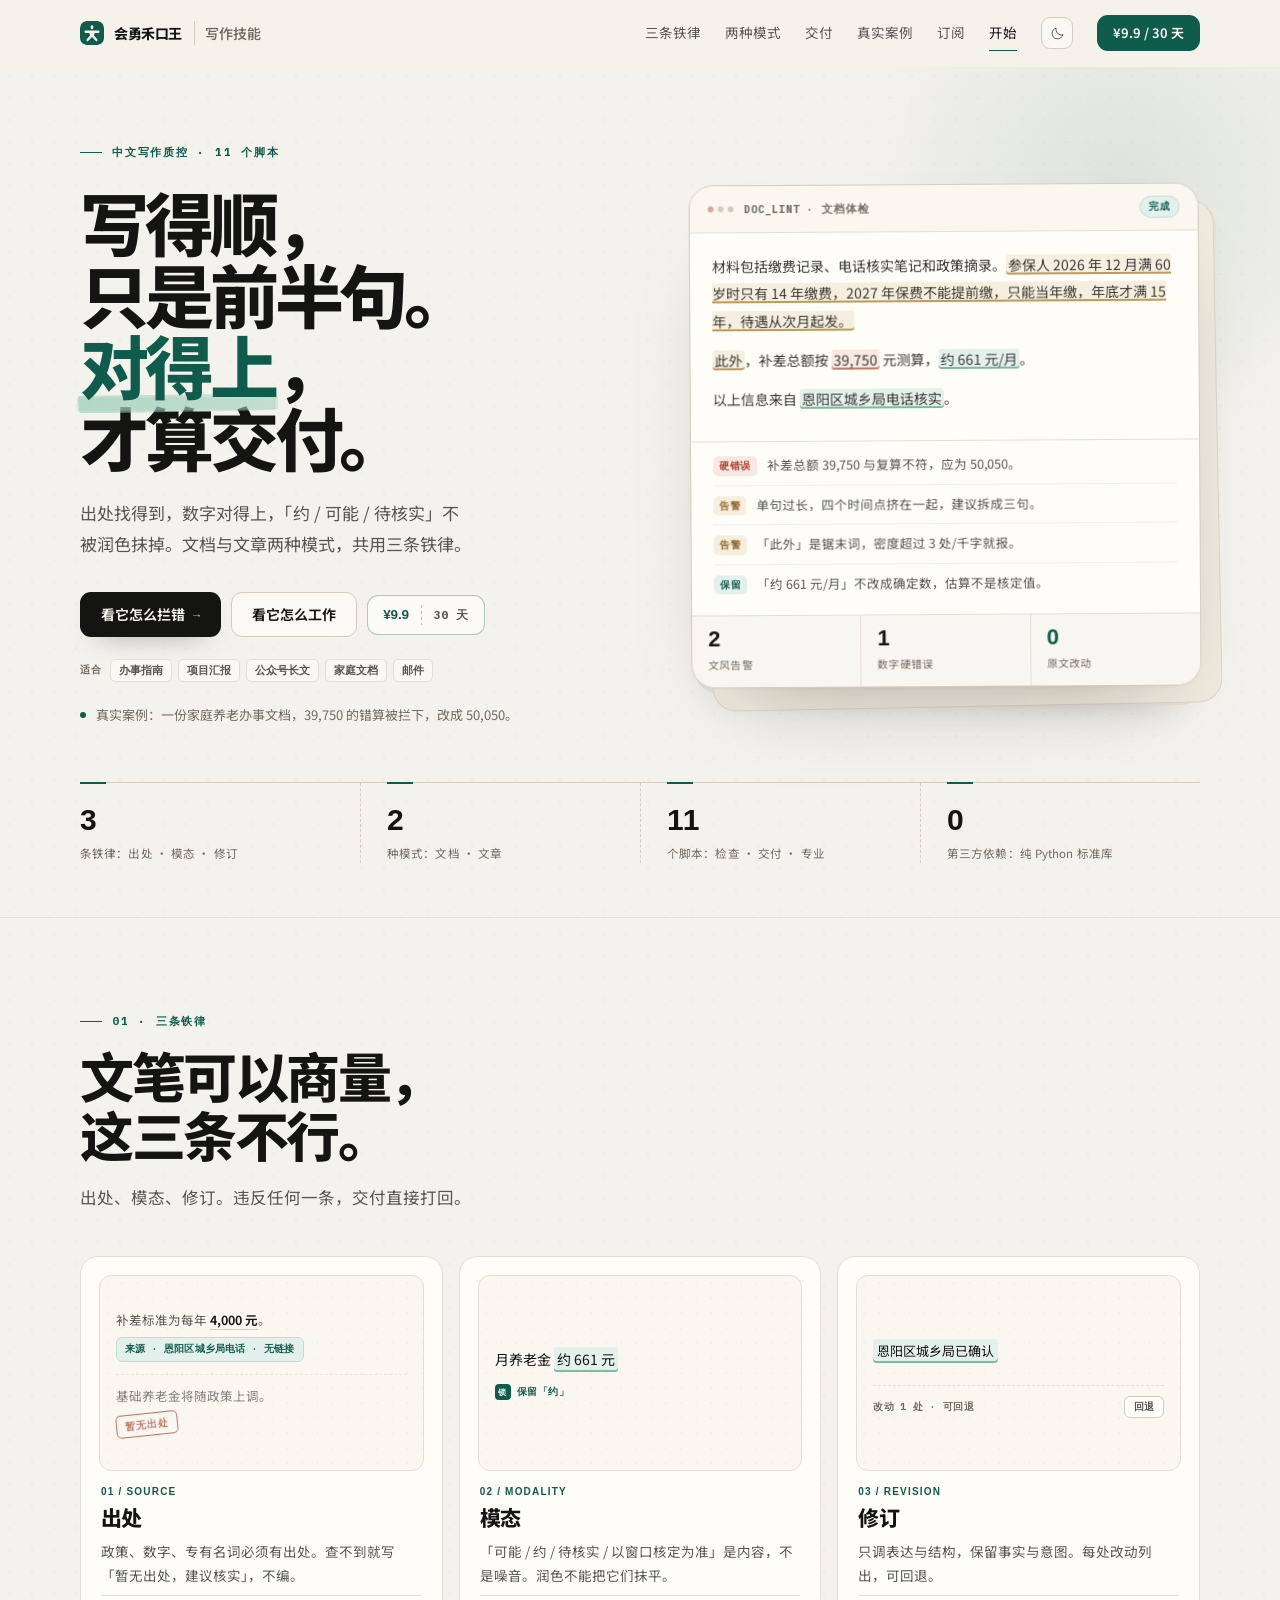
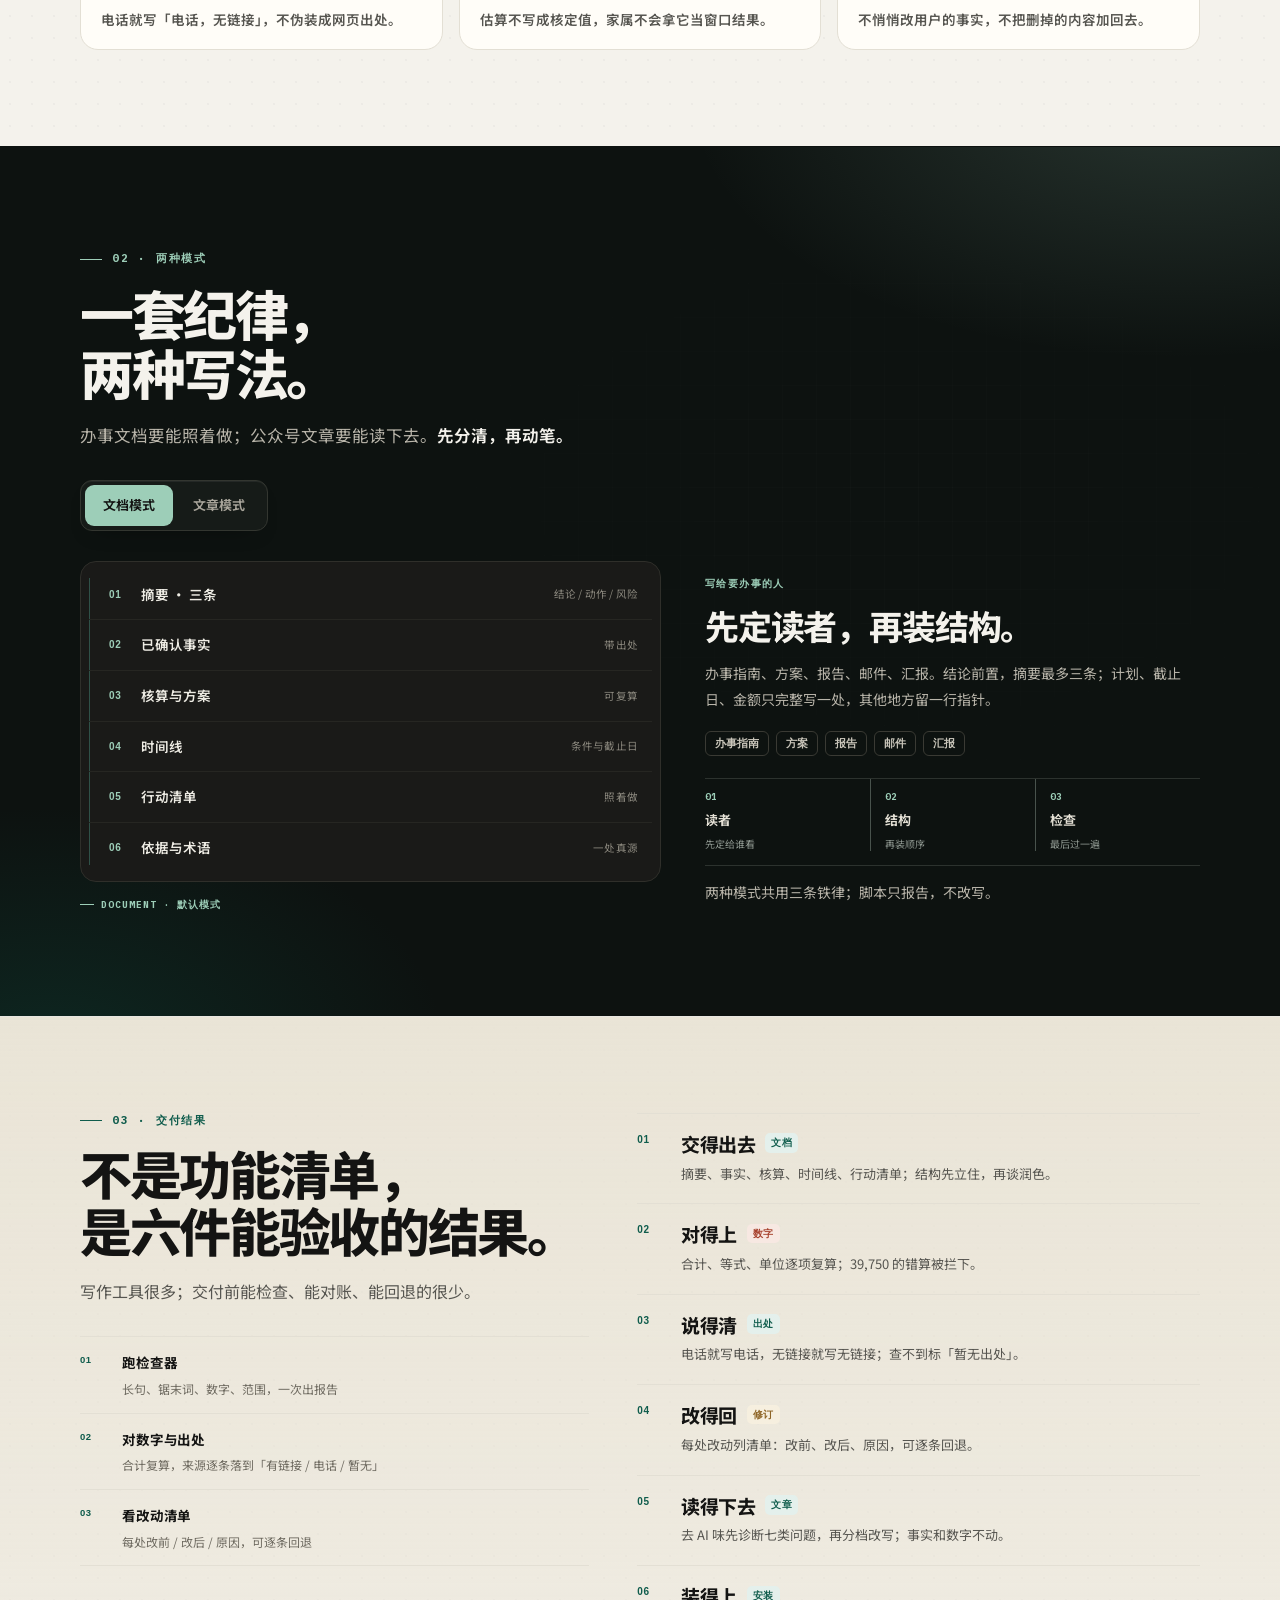
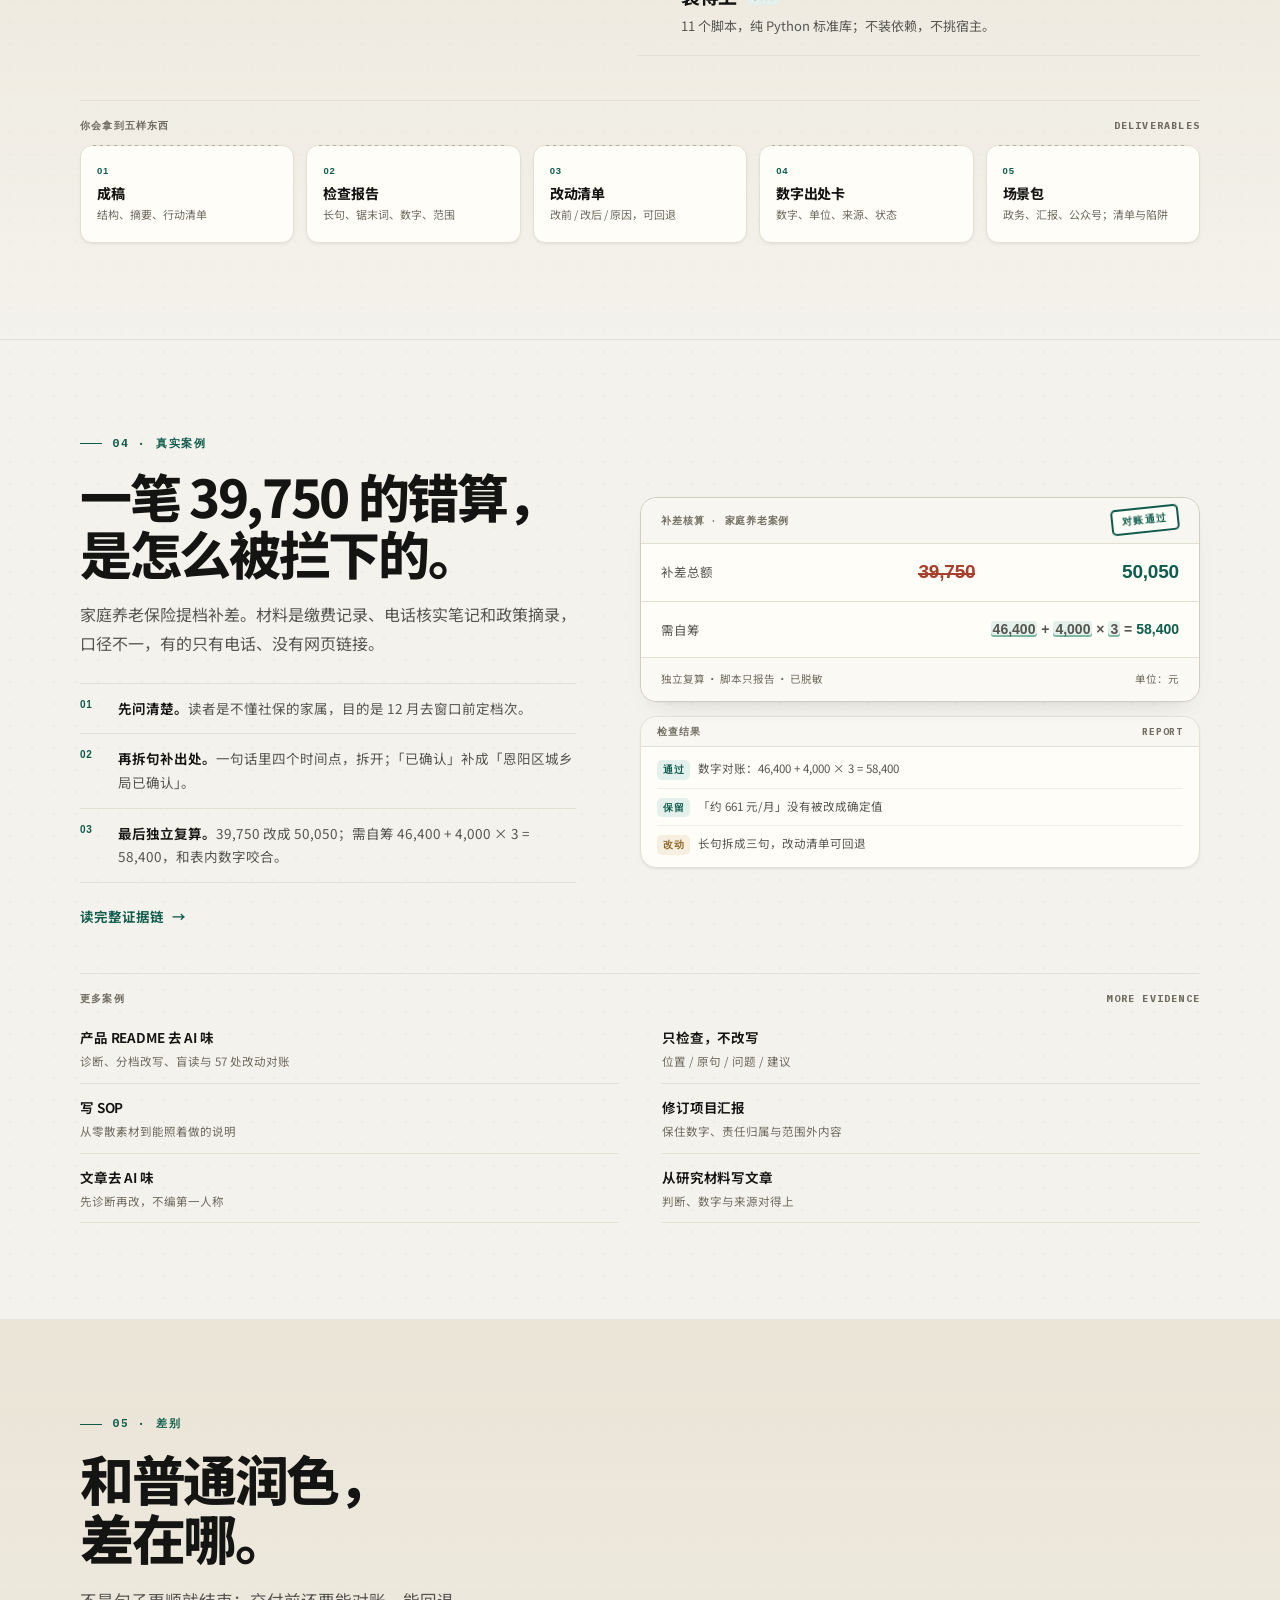
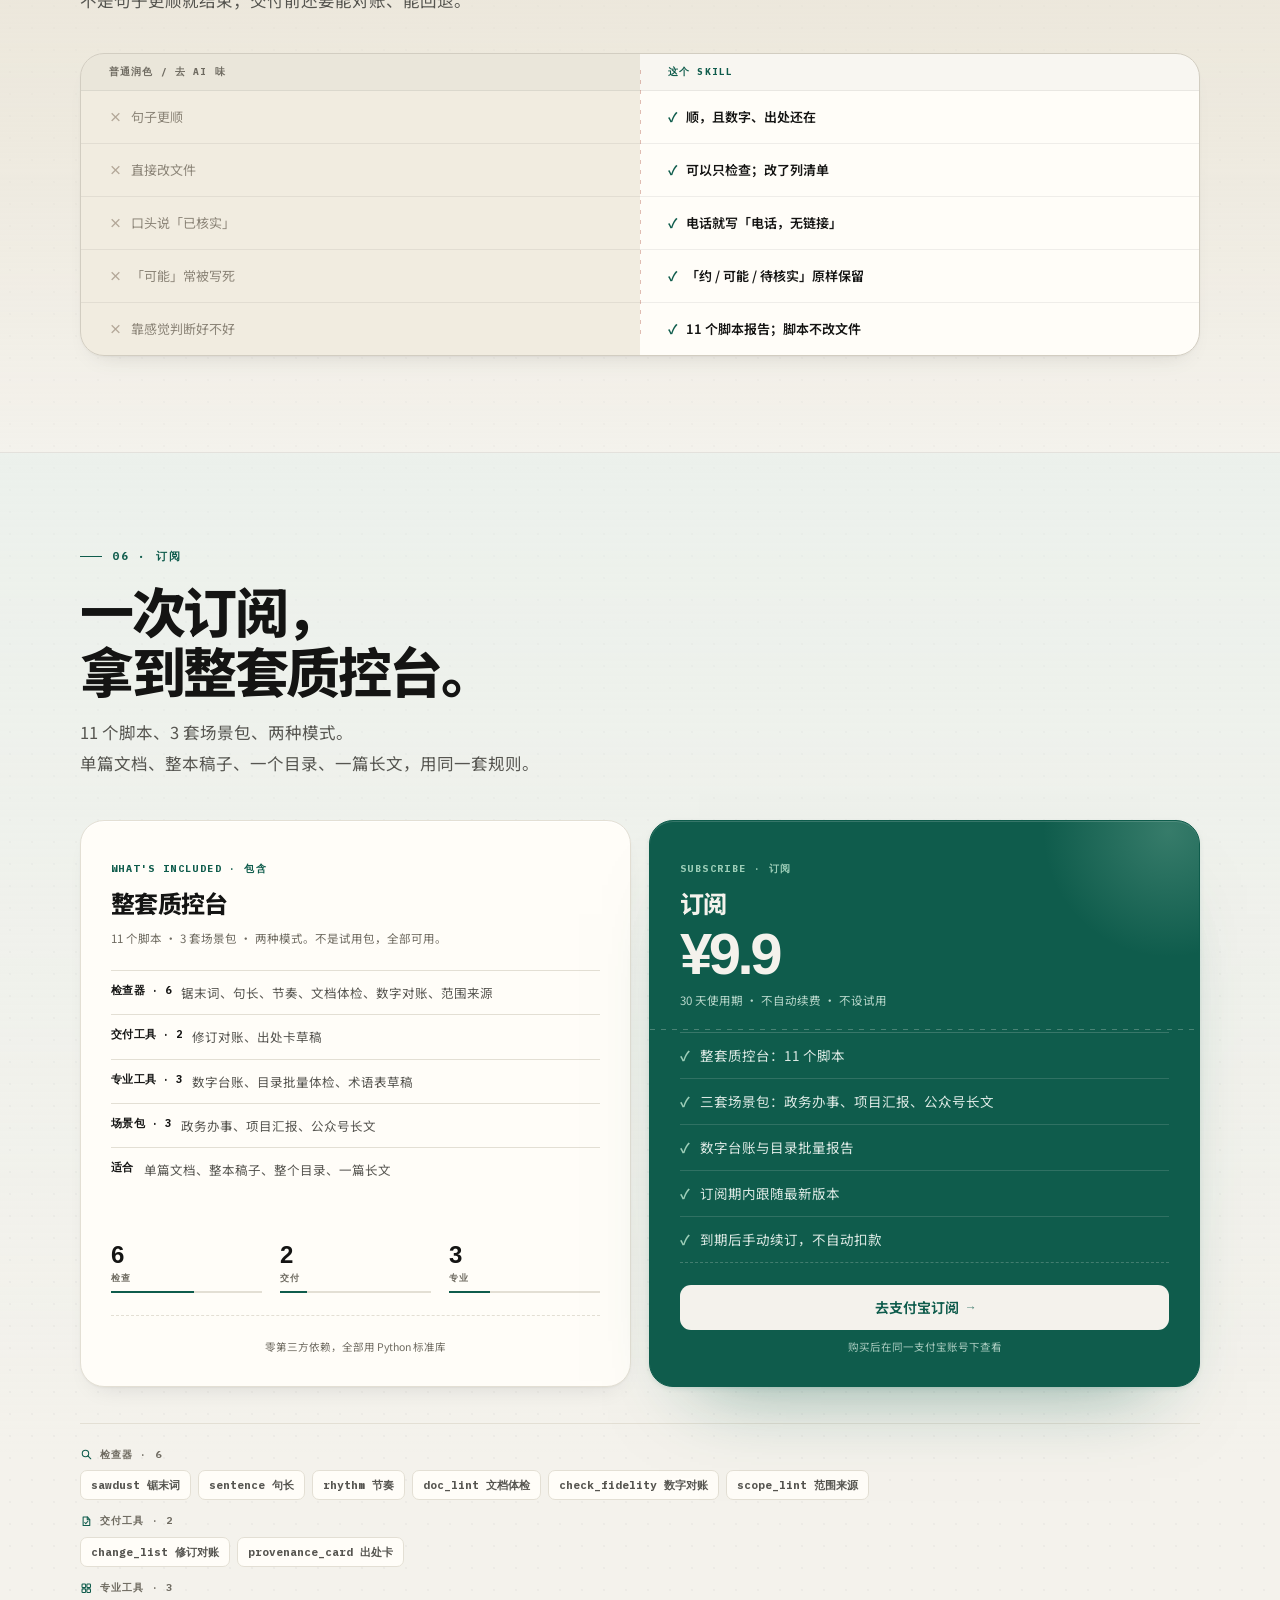
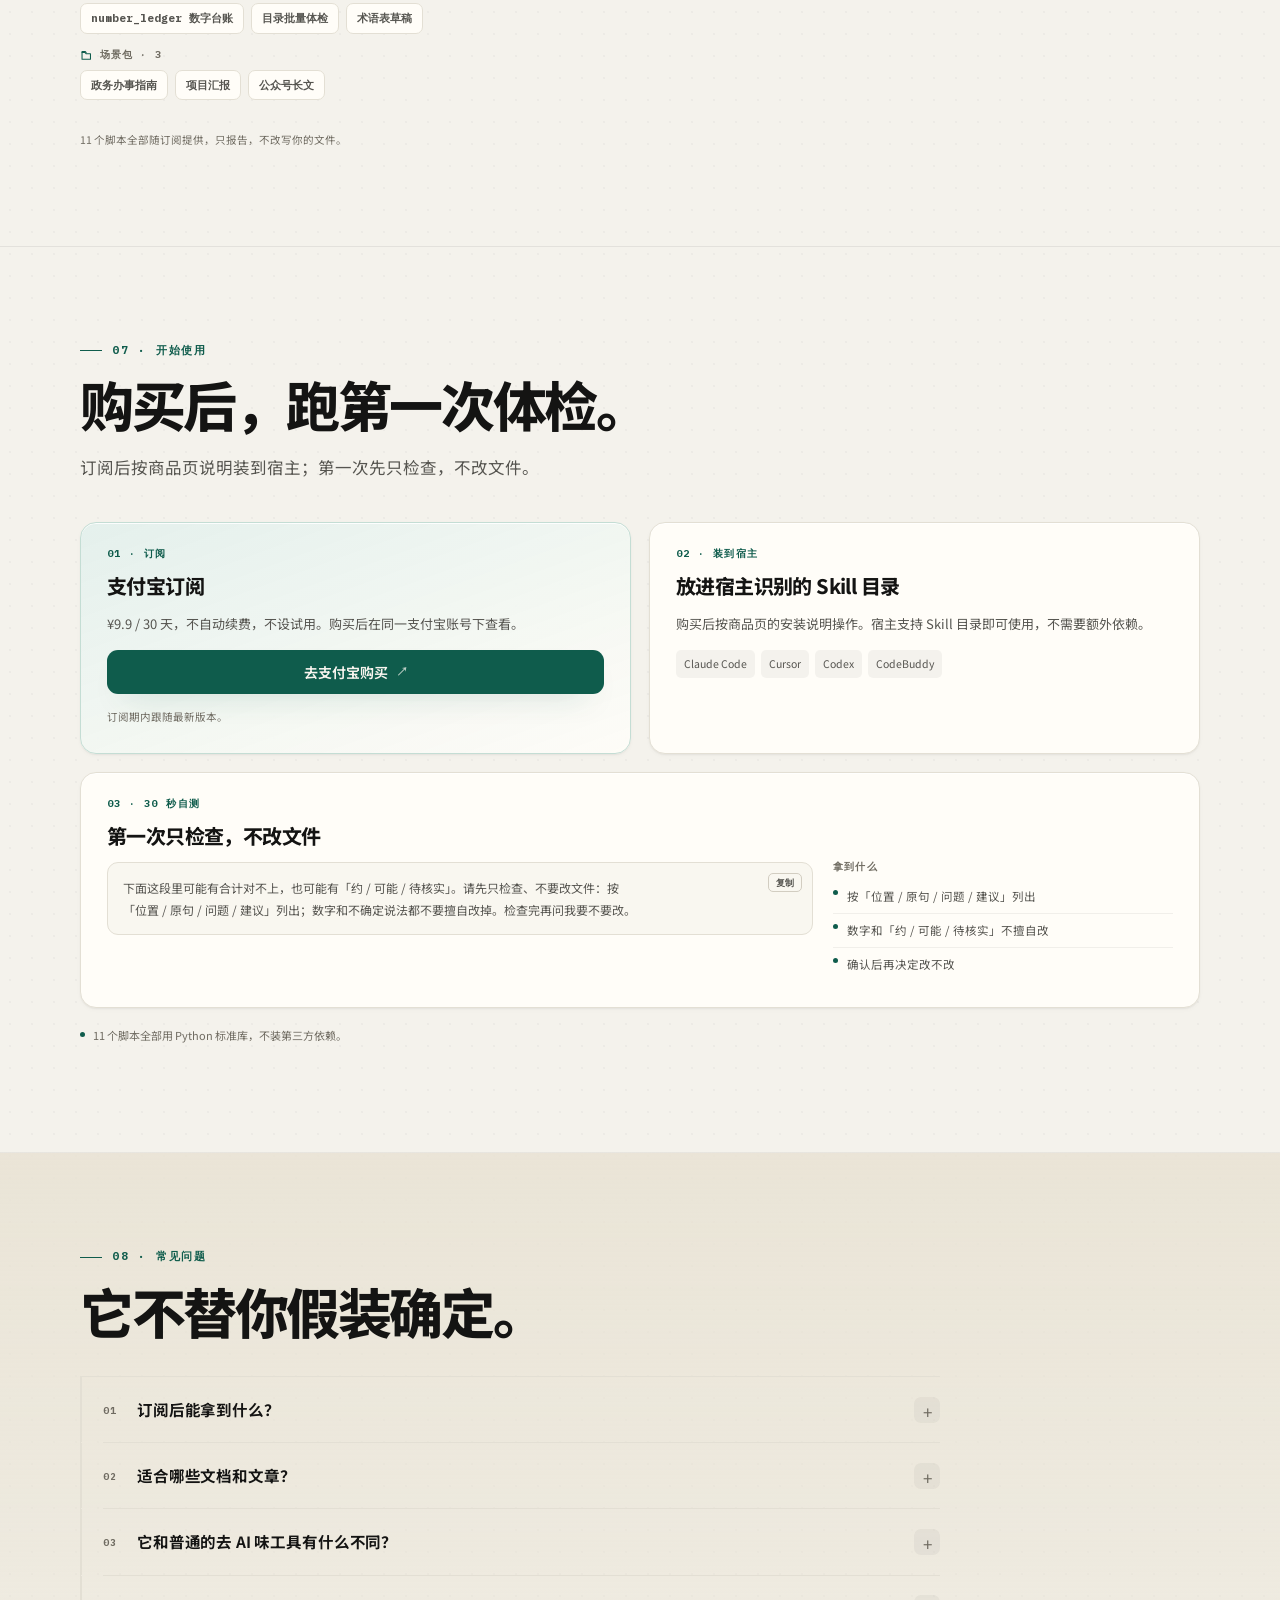
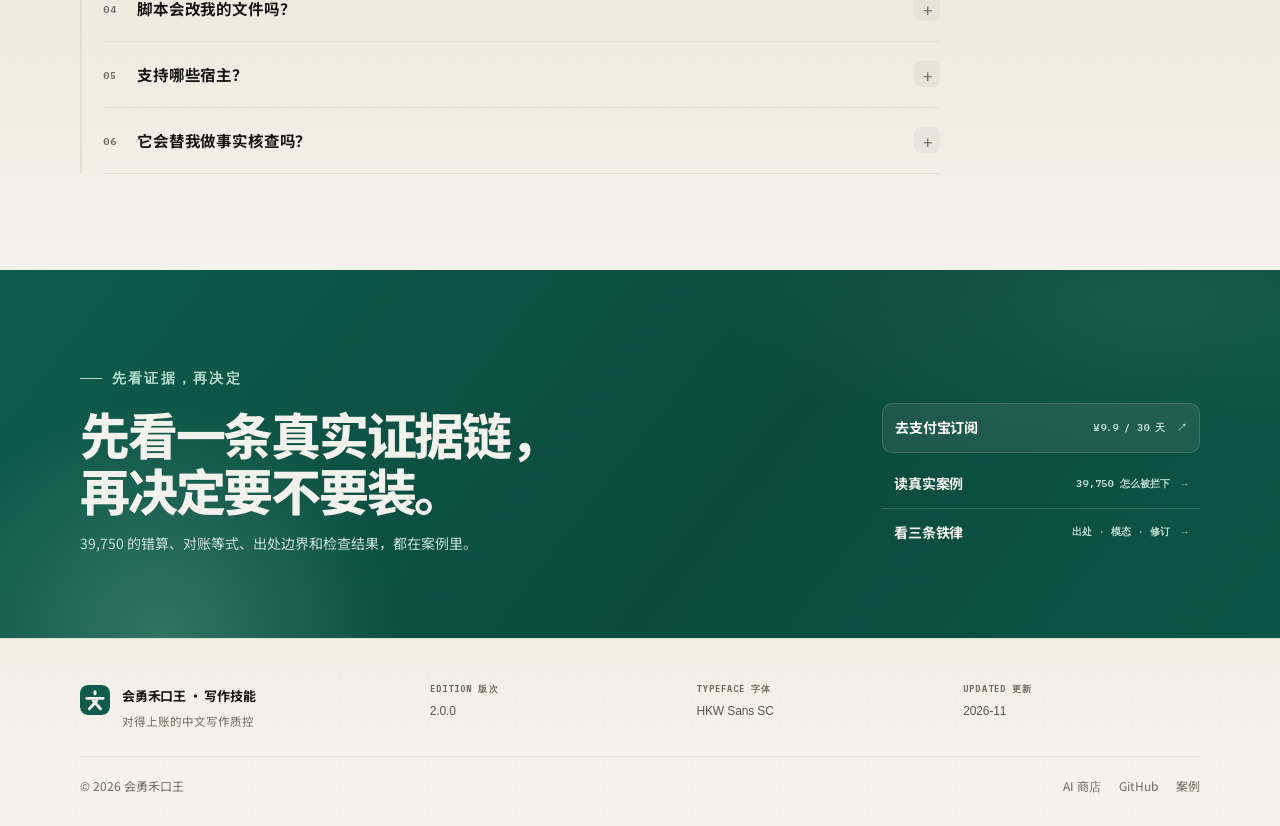
==== commit fac60504: "feat(docs): 页脚加入支付宝 AI 商店入口" ====
--- a/docs/index.html
+++ b/docs/index.html
@@ -12,7 +12,7 @@
 <style>
 /* ============ 基础 ============ */
 /* 窄屏段尾孤行：短段落平衡断行 */
-.hero-lede,.section-head .sub,.plan-note,.closing p,.outcomes-list p,.compare-row span,.install-card p,.faq-a p{text-wrap:balance}
+.hero-lede,.section-head .sub,.outcomes-lead .sub,.plan-note,.closing p,.outcomes-list p,.compare-row span,.install-card p,.faq-a p{text-wrap:balance}
 
 :root{
   --ink:#141413;
@@ -976,7 +976,7 @@
         <div class="outcomes-lead reveal">
           <p class="eyebrow">03 · 交付结果</p>
           <h2>不是功能清单，<br>是六件能验收的结果。</h2>
-          <p class="sub">写作工具很多；交付前能检查、能对账、能回退的很少。</p>
+          <p class="sub">写作工具很多；交付前能<span class="nw">检查</span>、能对账、能回退的很少。</p>
           <ol class="verify-steps">
             <li><span>01</span><b>跑检查器</b><em>长句、锯末词、数字、范围，一次出报告</em></li>
             <li><span>02</span><b>对数字与出处</b><em>合计复算，来源逐条落到「有链接 / 电话 / 暂无」</em></li>
@@ -1291,6 +1291,7 @@
     <div class="footer-bottom">
       <span>© 2026 会勇禾口王</span>
       <div class="footer-links">
+        <a href="https://skillpay.alipay.com/public/huiyonghkw" target="_blank" rel="noreferrer">AI 商店</a>
         <a href="https://github.com/huiyonghkw/hekouwang-writer-skill" target="_blank" rel="noreferrer">GitHub</a>
         <a href="#more-cases">案例</a>
       </div>
